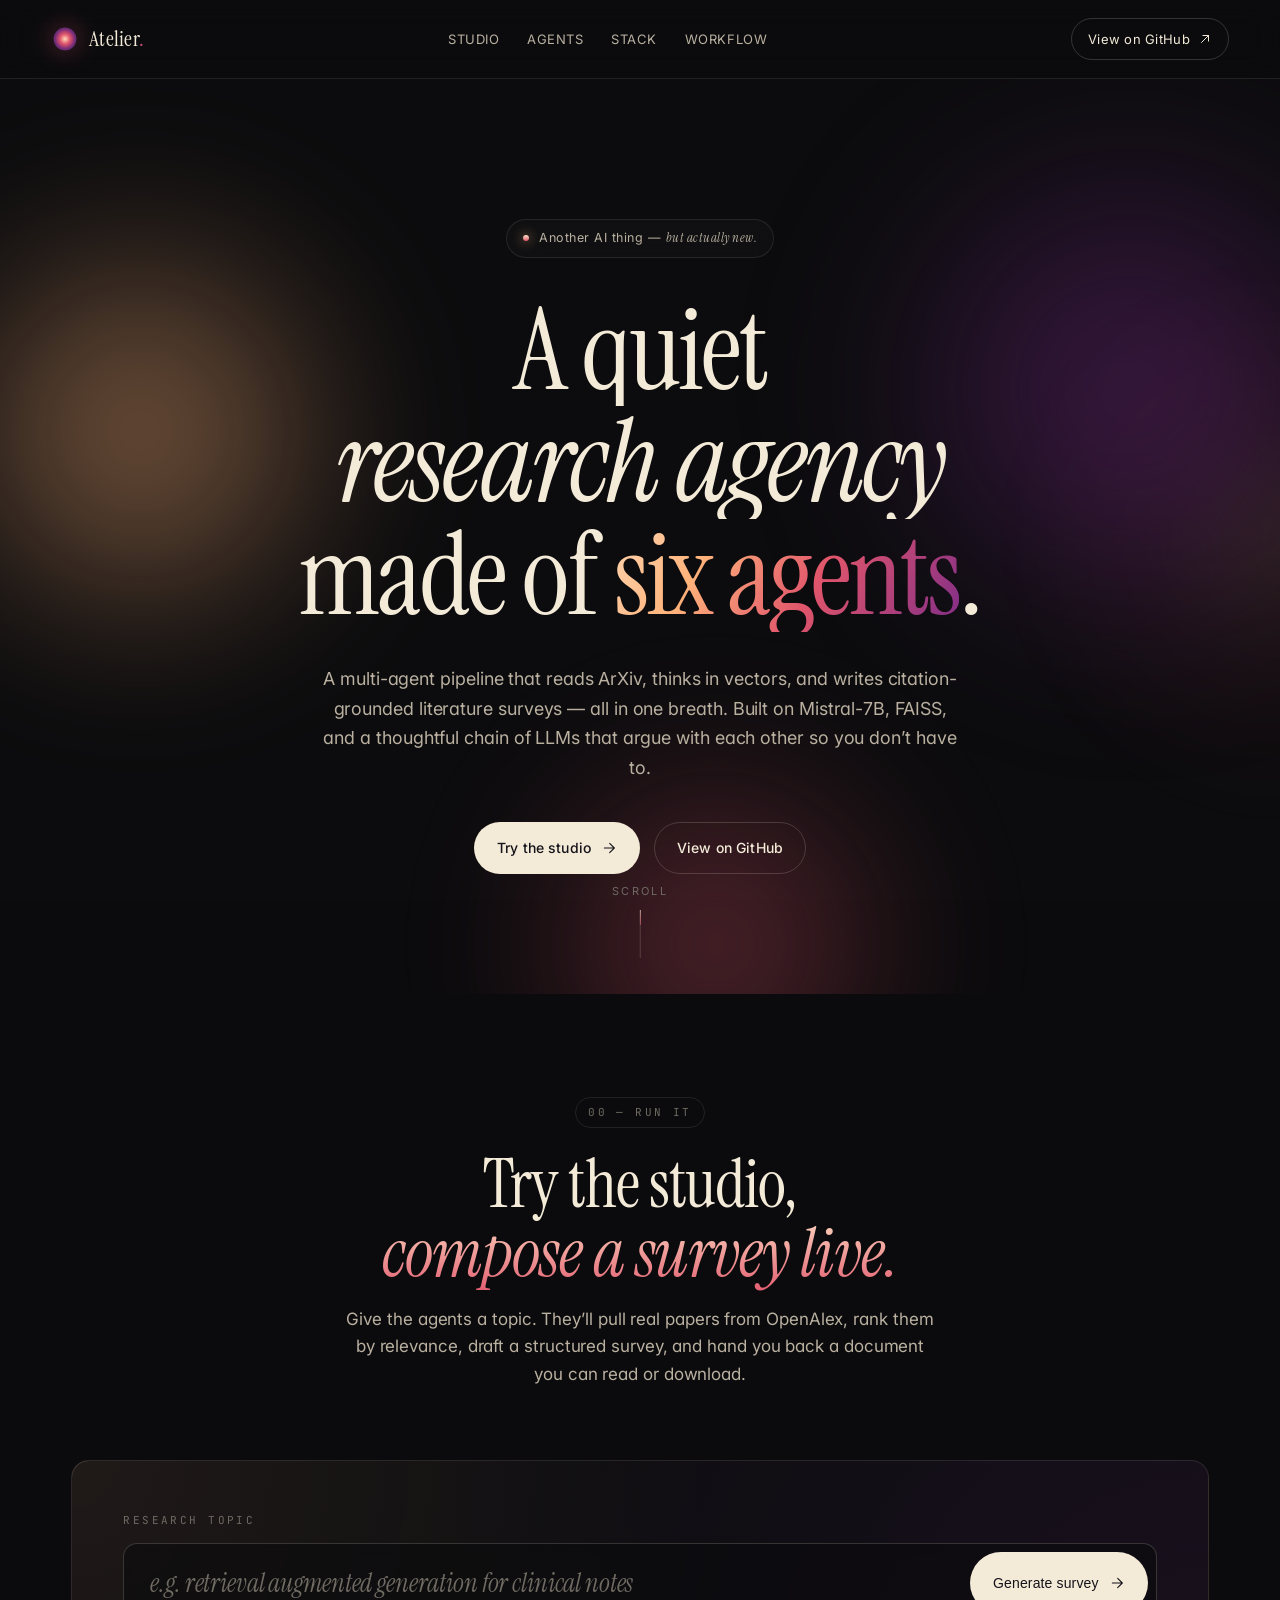
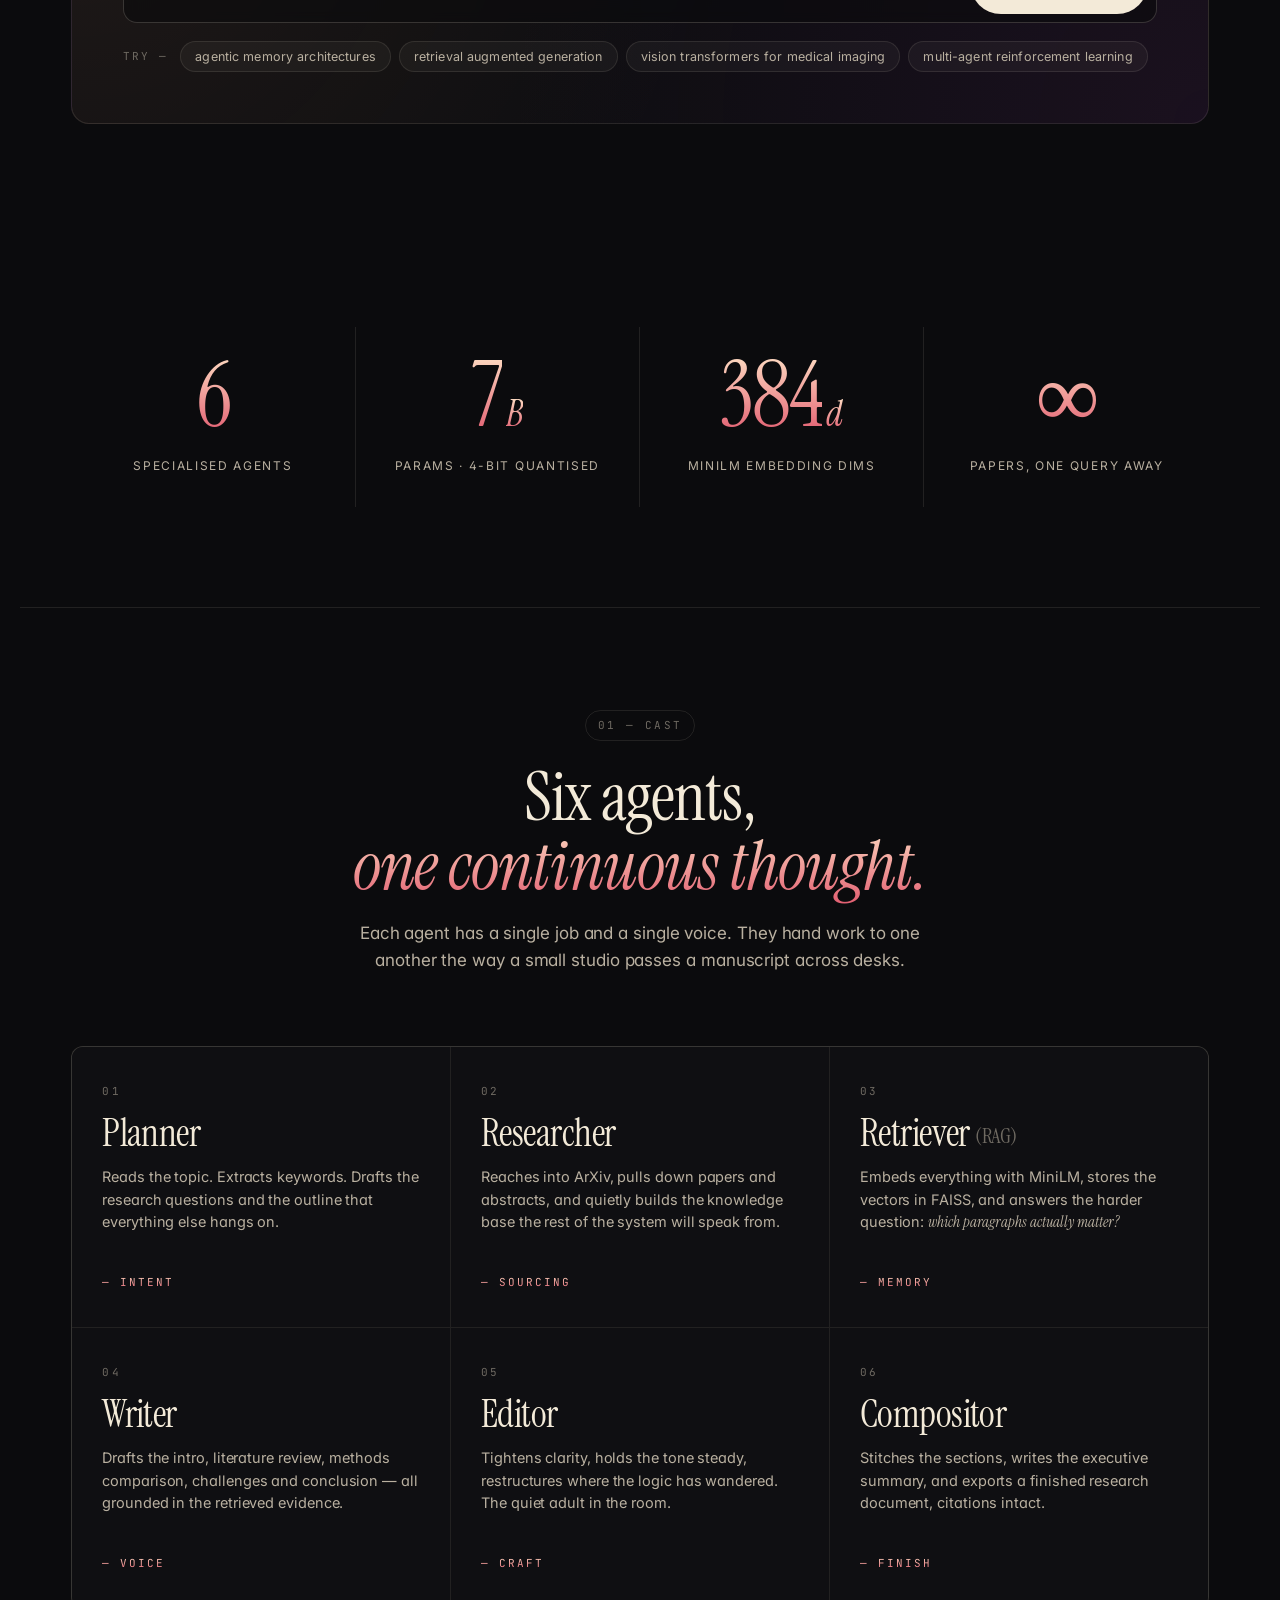
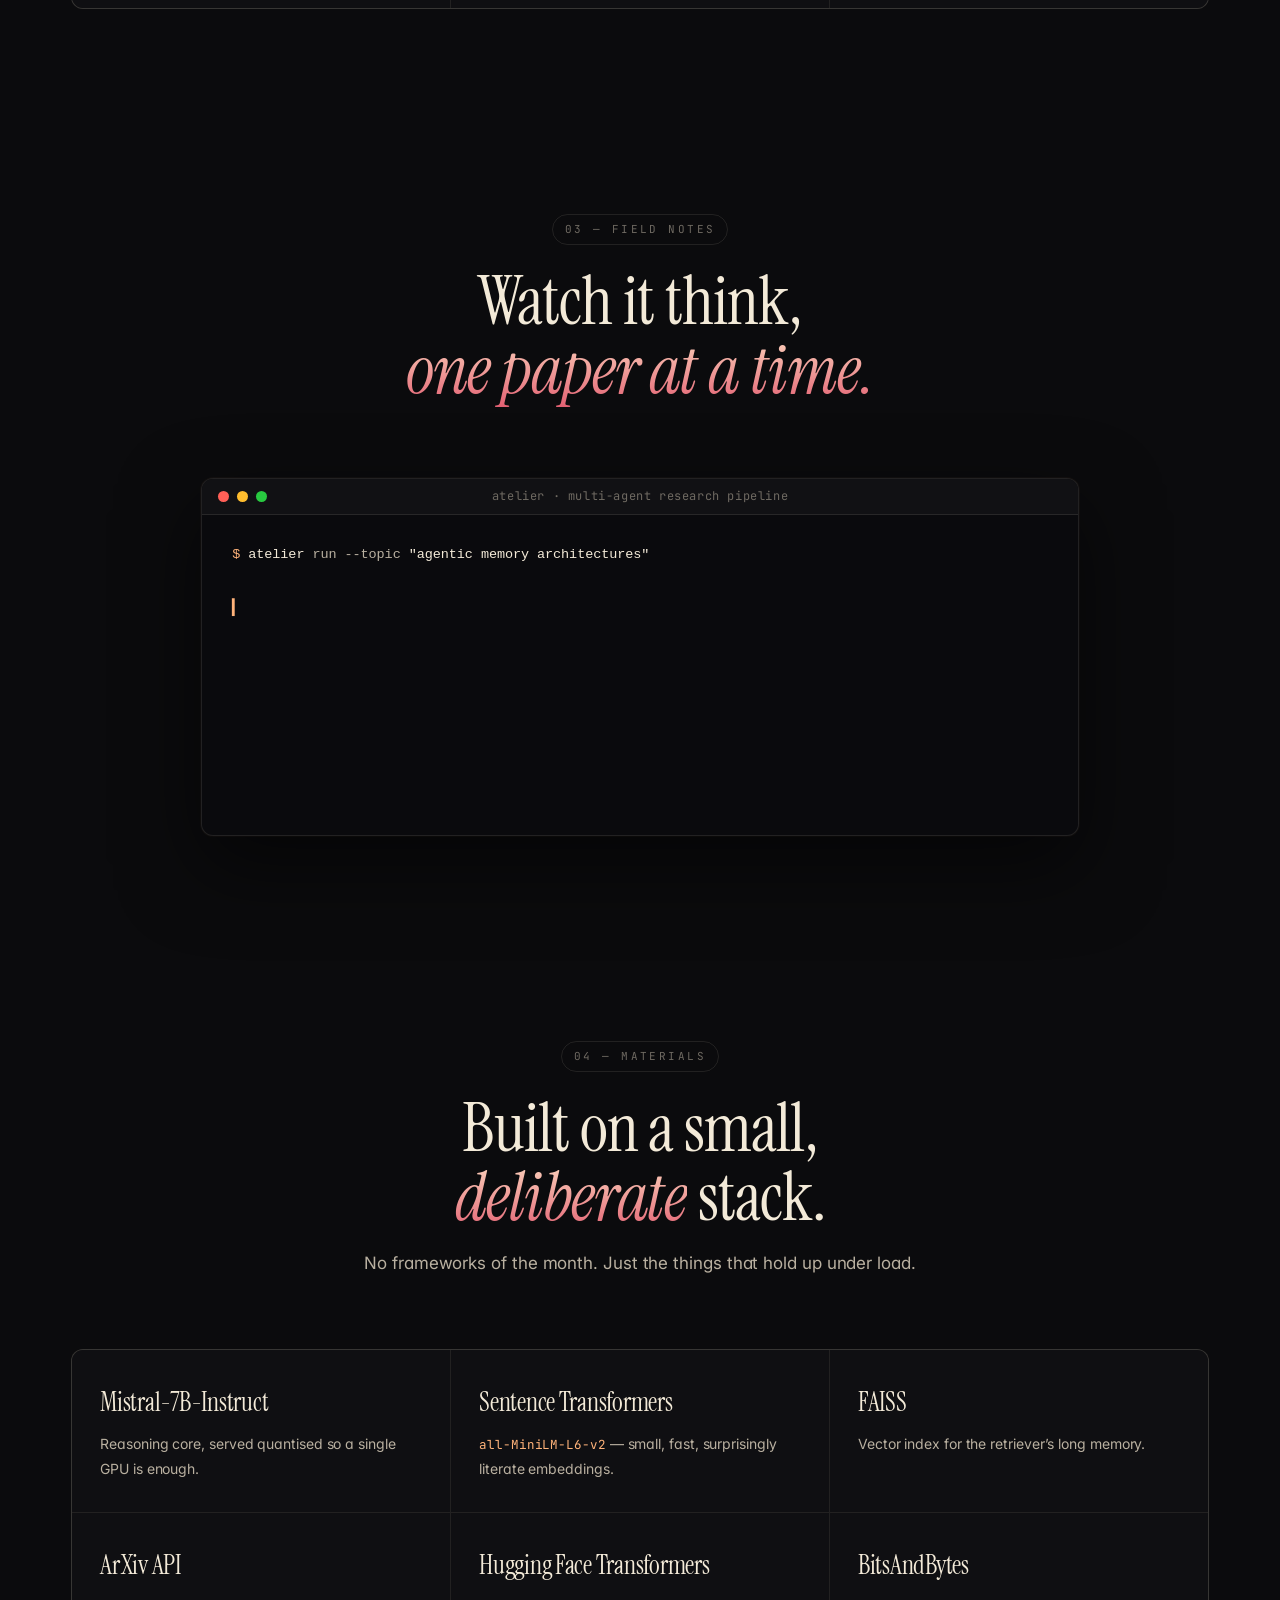
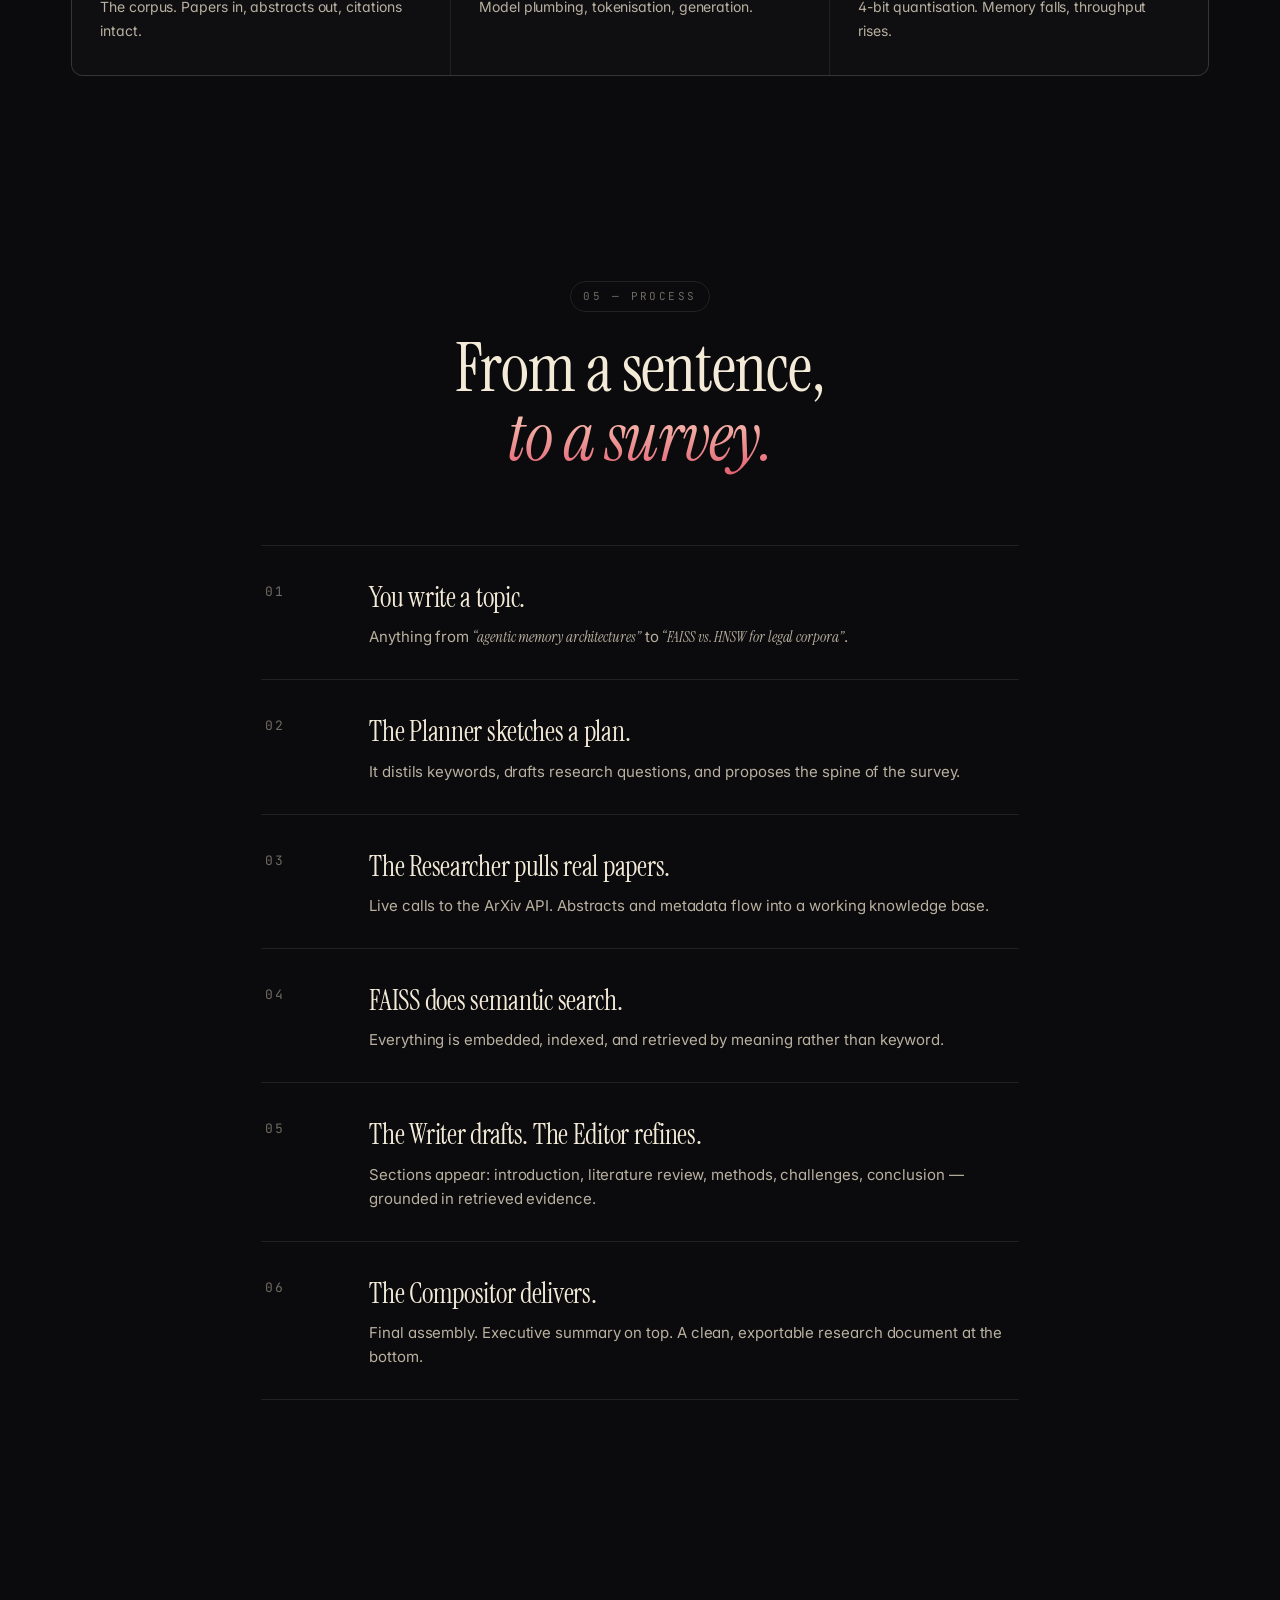
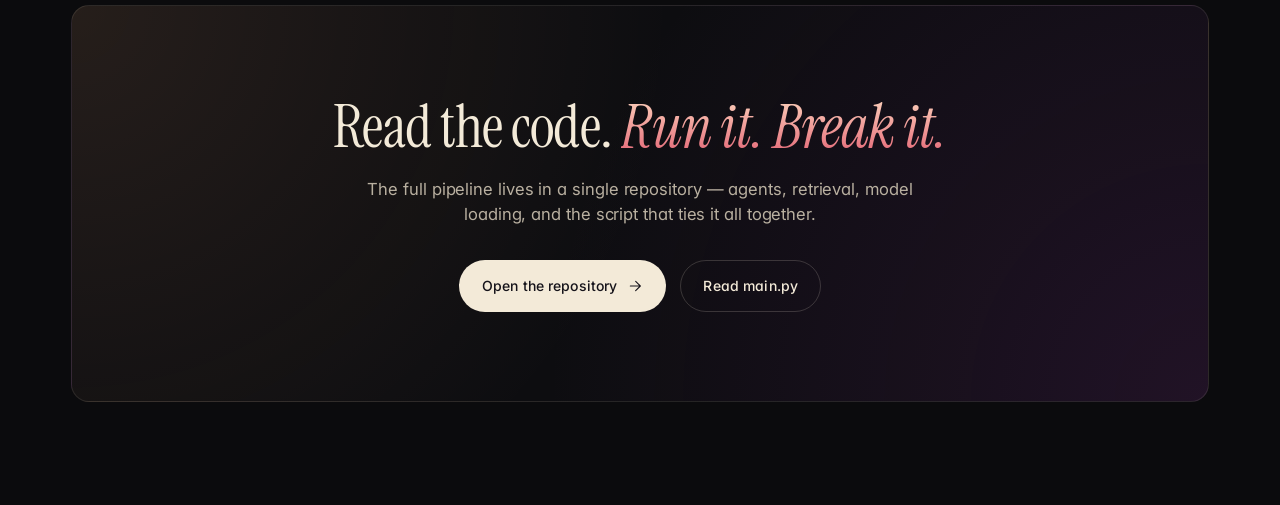
==== docs/index.html @ 6dca4dc4 "Tidy stats row alignment, clarify 384d label - Wrap each number+suffix in a single .stat-figure so t" ====
<!doctype html>
<html lang="en">
<head>
<meta charset="utf-8" />
<meta name="viewport" content="width=device-width, initial-scale=1, viewport-fit=cover" />
<meta name="theme-color" content="#0b0b0d" />
<title>Atelier — A Multi-Agent Research Pipeline</title>
<meta name="description" content="An autonomous research agency. Six agents. Real ArXiv papers. Citation-grounded literature surveys, written end-to-end by LLMs over a RAG pipeline." />
<meta property="og:title" content="Atelier — Multi-Agent Research Pipeline" />
<meta property="og:description" content="Six agents. Real ArXiv papers. Citation-grounded literature surveys, written end-to-end." />
<meta property="og:type" content="website" />

<link rel="preconnect" href="https://fonts.googleapis.com" />
<link rel="preconnect" href="https://fonts.gstatic.com" crossorigin />
<link href="https://fonts.googleapis.com/css2?family=Instrument+Serif:ital@0;1&family=Inter:wght@300;400;500;600&family=JetBrains+Mono:wght@400;500&display=swap" rel="stylesheet" />

<link rel="stylesheet" href="./style.css" />
<link rel="icon" href="data:image/svg+xml,%3Csvg xmlns='http://www.w3.org/2000/svg' viewBox='0 0 32 32'%3E%3Cdefs%3E%3CradialGradient id='g' cx='0.5' cy='0.5' r='0.5'%3E%3Cstop offset='0%25' stop-color='%23ffb37a'/%3E%3Cstop offset='55%25' stop-color='%23e0556b'/%3E%3Cstop offset='100%25' stop-color='%237a2a8a'/%3E%3C/radialGradient%3E%3C/defs%3E%3Ccircle cx='16' cy='16' r='13' fill='url(%23g)'/%3E%3C/svg%3E" />
</head>
<body>

<!-- shared SVG defs (so markGrad is reachable from any inline SVG) -->
<svg width="0" height="0" style="position:absolute" aria-hidden="true" focusable="false">
  <defs>
    <radialGradient id="markGrad" cx="50%" cy="50%" r="50%">
      <stop offset="0%" stop-color="#ffd9b8"/>
      <stop offset="45%" stop-color="#e0556b"/>
      <stop offset="100%" stop-color="#5a1f7a"/>
    </radialGradient>
  </defs>
</svg>

<!-- grain + cursor light -->
<div class="grain" aria-hidden="true"></div>
<div class="spotlight" id="spotlight" aria-hidden="true"></div>

<!-- top nav -->
<header class="nav">
  <a class="brand" href="#top" aria-label="Atelier home">
    <span class="brand-mark" aria-hidden="true">
      <svg viewBox="0 0 40 40" width="28" height="28">
        <defs>
          <radialGradient id="markGrad" cx="50%" cy="50%" r="50%">
            <stop offset="0%" stop-color="#ffd9b8"/>
            <stop offset="45%" stop-color="#e0556b"/>
            <stop offset="100%" stop-color="#5a1f7a"/>
          </radialGradient>
        </defs>
        <circle cx="20" cy="20" r="16" fill="url(#markGrad)"/>
        <circle cx="20" cy="20" r="16" fill="none" stroke="rgba(255,255,255,0.12)"/>
      </svg>
    </span>
    <span class="brand-name">Atelier<span class="brand-dot">.</span></span>
  </a>
  <nav class="nav-links" aria-label="Primary">
    <a href="#studio">Studio</a>
    <a href="#agents">Agents</a>
    <a href="#stack">Stack</a>
    <a href="#workflow">Workflow</a>
  </nav>
  <a class="cta-mini" href="https://github.com/hrishitapanjetha/Multi-Agent-Research-Pipeline-using-LLM-and-RAG" target="_blank" rel="noopener">
    <span>View on GitHub</span>
    <svg viewBox="0 0 20 20" width="14" height="14" aria-hidden="true"><path d="M5 15 15 5M7 5h8v8" fill="none" stroke="currentColor" stroke-width="1.4" stroke-linecap="round" stroke-linejoin="round"/></svg>
  </a>
</header>

<main id="top">

  <!-- ───────────────────  HERO  ─────────────────── -->
  <section class="hero">
    <div class="orb orb-a" aria-hidden="true"></div>
    <div class="orb orb-b" aria-hidden="true"></div>
    <div class="orb orb-c" aria-hidden="true"></div>

    <div class="hero-eyebrow">
      <span class="dot"></span>
      <span>Another AI thing — <em>but actually new.</em></span>
    </div>

    <h1 class="hero-title">
      <span class="line"><span>A&nbsp;quiet</span></span>
      <span class="line"><span><em>research&nbsp;agency</em></span></span>
      <span class="line"><span>made&nbsp;of&nbsp;<span class="grad">six&nbsp;agents</span>.</span></span>
    </h1>

    <p class="hero-lede">
      A multi-agent pipeline that reads ArXiv, thinks in vectors, and writes
      citation-grounded literature surveys — all in one breath. Built on
      Mistral-7B, FAISS, and a thoughtful chain of LLMs that argue with each other
      so you don&rsquo;t have to.
    </p>

    <div class="hero-cta">
      <a class="btn-primary" href="#studio">
        <span class="btn-label">Try the studio</span>
        <span class="btn-icon" aria-hidden="true">
          <svg viewBox="0 0 24 24" width="16" height="16"><path d="M5 12h14M13 5l7 7-7 7" fill="none" stroke="currentColor" stroke-width="1.6" stroke-linecap="round" stroke-linejoin="round"/></svg>
        </span>
      </a>
      <a class="btn-ghost" href="https://github.com/hrishitapanjetha/Multi-Agent-Research-Pipeline-using-LLM-and-RAG" target="_blank" rel="noopener">
        <span>View on GitHub</span>
      </a>
    </div>

    <!-- scroll hint -->
    <div class="scroll-hint" aria-hidden="true">
      <span>Scroll</span>
      <span class="scroll-bar"><span class="scroll-bar-inner"></span></span>
    </div>
  </section>

  <!-- ───────────────────  STUDIO  ─────────────────── -->
  <section id="studio" class="studio reveal">
    <header class="section-head">
      <div class="kicker"><span>00 — Run it</span></div>
      <h2 class="section-title">Try the studio,<br/><em>compose a survey live.</em></h2>
      <p class="section-lede">
        Give the agents a topic. They&rsquo;ll pull real papers from OpenAlex, rank
        them by relevance, draft a structured survey, and hand you back a
        document you can read or download.
      </p>
    </header>

    <div class="studio-card">
      <form id="studio-form" class="studio-form" autocomplete="off">
        <label class="studio-label" for="studio-topic">Research topic</label>
        <div class="studio-input-row">
          <input
            id="studio-topic"
            class="studio-input"
            type="text"
            name="topic"
            placeholder="e.g. retrieval augmented generation for clinical notes"
            spellcheck="false"
            required
          />
          <button id="studio-run" class="btn-primary studio-run" type="submit">
            <span class="btn-label">Generate survey</span>
            <span class="btn-icon" aria-hidden="true">
              <svg viewBox="0 0 24 24" width="16" height="16"><path d="M5 12h14M13 5l7 7-7 7" fill="none" stroke="currentColor" stroke-width="1.6" stroke-linecap="round" stroke-linejoin="round"/></svg>
            </span>
          </button>
        </div>
        <div class="studio-examples" aria-label="Example topics">
          <span class="studio-examples-lead">Try —</span>
          <button type="button" class="chip" data-example="agentic memory architectures">agentic memory architectures</button>
          <button type="button" class="chip" data-example="retrieval augmented generation">retrieval augmented generation</button>
          <button type="button" class="chip" data-example="vision transformers for medical imaging">vision transformers for medical imaging</button>
          <button type="button" class="chip" data-example="multi-agent reinforcement learning">multi-agent reinforcement learning</button>
        </div>
      </form>

      <!-- Live progress timeline -->
      <ol id="studio-progress" class="studio-progress" aria-live="polite" hidden>
        <li class="step" data-step="planner">
          <span class="step-no">01</span>
          <div class="step-body">
            <h4>Planner</h4>
            <p class="step-msg">Waiting…</p>
          </div>
          <span class="step-status" aria-hidden="true"></span>
        </li>
        <li class="step" data-step="researcher">
          <span class="step-no">02</span>
          <div class="step-body">
            <h4>Researcher</h4>
            <p class="step-msg">Waiting…</p>
          </div>
          <span class="step-status" aria-hidden="true"></span>
        </li>
        <li class="step" data-step="retriever">
          <span class="step-no">03</span>
          <div class="step-body">
            <h4>Retriever <span class="step-sub">(RAG)</span></h4>
            <p class="step-msg">Waiting…</p>
          </div>
          <span class="step-status" aria-hidden="true"></span>
        </li>
        <li class="step" data-step="writer">
          <span class="step-no">04</span>
          <div class="step-body">
            <h4>Writer</h4>
            <p class="step-msg">Waiting…</p>
          </div>
          <span class="step-status" aria-hidden="true"></span>
        </li>
        <li class="step" data-step="editor">
          <span class="step-no">05</span>
          <div class="step-body">
            <h4>Editor</h4>
            <p class="step-msg">Waiting…</p>
          </div>
          <span class="step-status" aria-hidden="true"></span>
        </li>
        <li class="step" data-step="compositor">
          <span class="step-no">06</span>
          <div class="step-body">
            <h4>Compositor</h4>
            <p class="step-msg">Waiting…</p>
          </div>
          <span class="step-status" aria-hidden="true"></span>
        </li>
      </ol>
    </div>

    <!-- Report viewer -->
    <div id="studio-report" class="studio-report" hidden>
      <div class="report-toolbar">
        <div class="report-meta">
          <span class="report-meta-label">Survey</span>
          <span class="report-meta-topic" id="report-topic"></span>
        </div>
        <div class="report-actions">
          <button type="button" class="btn-ghost btn-sm" data-download="md">
            <svg viewBox="0 0 24 24" width="14" height="14" aria-hidden="true"><path d="M12 4v12m-5-5 5 5 5-5M5 20h14" fill="none" stroke="currentColor" stroke-width="1.6" stroke-linecap="round" stroke-linejoin="round"/></svg>
            <span>Markdown</span>
          </button>
          <button type="button" class="btn-ghost btn-sm" data-download="html">
            <svg viewBox="0 0 24 24" width="14" height="14" aria-hidden="true"><path d="M12 4v12m-5-5 5 5 5-5M5 20h14" fill="none" stroke="currentColor" stroke-width="1.6" stroke-linecap="round" stroke-linejoin="round"/></svg>
            <span>HTML</span>
          </button>
          <button type="button" class="btn-primary btn-sm" data-download="pdf">
            <svg viewBox="0 0 24 24" width="14" height="14" aria-hidden="true"><path d="M12 4v12m-5-5 5 5 5-5M5 20h14" fill="none" stroke="currentColor" stroke-width="1.6" stroke-linecap="round" stroke-linejoin="round"/></svg>
            <span>PDF</span>
          </button>
        </div>
      </div>
      <article id="report-doc" class="report-doc"></article>
    </div>
  </section>

  <!-- ───────────────────  STATS  ─────────────────── -->
  <section class="stats reveal">
    <div class="stat">
      <span class="stat-figure">
        <span class="stat-num" data-target="6">0</span>
      </span>
      <span class="stat-label">specialised agents</span>
    </div>
    <div class="stat">
      <span class="stat-figure">
        <span class="stat-num" data-target="7">0</span><span class="stat-suffix">B</span>
      </span>
      <span class="stat-label">params &middot; 4-bit quantised</span>
    </div>
    <div class="stat">
      <span class="stat-figure">
        <span class="stat-num" data-target="384">0</span><span class="stat-suffix">d</span>
      </span>
      <span class="stat-label">MiniLM embedding dims</span>
    </div>
    <div class="stat">
      <span class="stat-figure">
        <span class="stat-num">∞</span>
      </span>
      <span class="stat-label">papers, one query away</span>
    </div>
  </section>

  <!-- ───────────────────  SIX AGENTS  ─────────────────── -->
  <section id="agents" class="agents reveal">
    <header class="section-head">
      <div class="kicker"><span>01 — Cast</span></div>
      <h2 class="section-title">Six agents,<br/><em>one continuous thought.</em></h2>
      <p class="section-lede">
        Each agent has a single job and a single voice. They hand work to one
        another the way a small studio passes a manuscript across desks.
      </p>
    </header>

    <ol class="agent-grid">
      <li class="agent-card" data-agent="1">
        <span class="agent-index">01</span>
        <h3 class="agent-name">Planner</h3>
        <p class="agent-role">Reads the topic. Extracts keywords. Drafts the research questions and the outline that everything else hangs on.</p>
        <span class="agent-tag">— intent</span>
      </li>
      <li class="agent-card" data-agent="2">
        <span class="agent-index">02</span>
        <h3 class="agent-name">Researcher</h3>
        <p class="agent-role">Reaches into ArXiv, pulls down papers and abstracts, and quietly builds the knowledge base the rest of the system will speak from.</p>
        <span class="agent-tag">— sourcing</span>
      </li>
      <li class="agent-card" data-agent="3">
        <span class="agent-index">03</span>
        <h3 class="agent-name">Retriever <span class="agent-sub">(RAG)</span></h3>
        <p class="agent-role">Embeds everything with MiniLM, stores the vectors in FAISS, and answers the harder question: <em>which paragraphs actually matter?</em></p>
        <span class="agent-tag">— memory</span>
      </li>
      <li class="agent-card" data-agent="4">
        <span class="agent-index">04</span>
        <h3 class="agent-name">Writer</h3>
        <p class="agent-role">Drafts the intro, literature review, methods comparison, challenges and conclusion — all grounded in the retrieved evidence.</p>
        <span class="agent-tag">— voice</span>
      </li>
      <li class="agent-card" data-agent="5">
        <span class="agent-index">05</span>
        <h3 class="agent-name">Editor</h3>
        <p class="agent-role">Tightens clarity, holds the tone steady, restructures where the logic has wandered. The quiet adult in the room.</p>
        <span class="agent-tag">— craft</span>
      </li>
      <li class="agent-card" data-agent="6">
        <span class="agent-index">06</span>
        <h3 class="agent-name">Compositor</h3>
        <p class="agent-role">Stitches the sections, writes the executive summary, and exports a finished research document, citations intact.</p>
        <span class="agent-tag">— finish</span>
      </li>
    </ol>
  </section>

  <!-- ───────────────────  TERMINAL  ─────────────────── -->
  <section class="terminal reveal">
    <header class="section-head">
      <div class="kicker"><span>03 — Field notes</span></div>
      <h2 class="section-title">Watch it think,<br/><em>one paper at a time.</em></h2>
    </header>

    <div class="terminal-window" aria-hidden="true">
      <div class="terminal-bar">
        <span class="t-dot t-dot--r"></span>
        <span class="t-dot t-dot--y"></span>
        <span class="t-dot t-dot--g"></span>
        <span class="terminal-title">atelier · multi-agent research pipeline</span>
      </div>
      <pre class="terminal-body"><code id="typer"></code><span class="caret">▍</span></pre>
    </div>
  </section>

  <!-- ───────────────────  STACK  ─────────────────── -->
  <section id="stack" class="stack reveal">
    <header class="section-head">
      <div class="kicker"><span>04 — Materials</span></div>
      <h2 class="section-title">Built on a small,<br/><em>deliberate</em> stack.</h2>
      <p class="section-lede">No frameworks of the month. Just the things that hold up under load.</p>
    </header>

    <ul class="stack-grid">
      <li><strong>Mistral-7B-Instruct</strong><span>Reasoning core, served quantised so a single GPU is enough.</span></li>
      <li><strong>Sentence Transformers</strong><span><code>all-MiniLM-L6-v2</code> — small, fast, surprisingly literate embeddings.</span></li>
      <li><strong>FAISS</strong><span>Vector index for the retriever&rsquo;s long memory.</span></li>
      <li><strong>ArXiv API</strong><span>The corpus. Papers in, abstracts out, citations intact.</span></li>
      <li><strong>Hugging Face Transformers</strong><span>Model plumbing, tokenisation, generation.</span></li>
      <li><strong>BitsAndBytes</strong><span>4-bit quantisation. Memory falls, throughput rises.</span></li>
    </ul>
  </section>

  <!-- ───────────────────  WORKFLOW  ─────────────────── -->
  <section id="workflow" class="workflow reveal">
    <header class="section-head">
      <div class="kicker"><span>05 — Process</span></div>
      <h2 class="section-title">From a sentence,<br/><em>to a survey.</em></h2>
    </header>

    <ol class="workflow-list">
      <li><span class="wf-no">01</span><div><h4>You write a topic.</h4><p>Anything from <em>&ldquo;agentic memory architectures&rdquo;</em> to <em>&ldquo;FAISS vs. HNSW for legal corpora&rdquo;</em>.</p></div></li>
      <li><span class="wf-no">02</span><div><h4>The Planner sketches a plan.</h4><p>It distils keywords, drafts research questions, and proposes the spine of the survey.</p></div></li>
      <li><span class="wf-no">03</span><div><h4>The Researcher pulls real papers.</h4><p>Live calls to the ArXiv API. Abstracts and metadata flow into a working knowledge base.</p></div></li>
      <li><span class="wf-no">04</span><div><h4>FAISS does semantic search.</h4><p>Everything is embedded, indexed, and retrieved by meaning rather than keyword.</p></div></li>
      <li><span class="wf-no">05</span><div><h4>The Writer drafts. The Editor refines.</h4><p>Sections appear: introduction, literature review, methods, challenges, conclusion — grounded in retrieved evidence.</p></div></li>
      <li><span class="wf-no">06</span><div><h4>The Compositor delivers.</h4><p>Final assembly. Executive summary on top. A clean, exportable research document at the bottom.</p></div></li>
    </ol>
  </section>

  <!-- ───────────────────  CTA  ─────────────────── -->
  <section class="cta reveal">
    <div class="cta-inner">
      <h2 class="cta-title">
        Read the code. <em>Run it. Break it.</em>
      </h2>
      <p class="cta-sub">
        The full pipeline lives in a single repository — agents, retrieval,
        model loading, and the script that ties it all together.
      </p>
      <div class="cta-row">
        <a class="btn-primary" href="https://github.com/hrishitapanjetha/Multi-Agent-Research-Pipeline-using-LLM-and-RAG" target="_blank" rel="noopener">
          <span class="btn-label">Open the repository</span>
          <span class="btn-icon" aria-hidden="true">
            <svg viewBox="0 0 24 24" width="16" height="16"><path d="M5 12h14M13 5l7 7-7 7" fill="none" stroke="currentColor" stroke-width="1.6" stroke-linecap="round" stroke-linejoin="round"/></svg>
          </span>
        </a>
        <a class="btn-ghost" href="https://github.com/hrishitapanjetha/Multi-Agent-Research-Pipeline-using-LLM-and-RAG/blob/main/main.py" target="_blank" rel="noopener">
          <span>Read main.py</span>
        </a>
      </div>
    </div>
  </section>

</main>

<script src="./script.js" defer></script>
</body>
</html>
---- docs/style.css ----
/* =========================================================
   Atelier · Multi-Agent Research Pipeline — UI
   Editorial-dark, warm cream type, gradient accent.
   ========================================================= */

:root {
  --bg: #0b0b0d;
  --bg-2: #0f0f12;
  --ink: #f3ead8;        /* warm cream */
  --ink-dim: #b9b0a0;
  --ink-mute: #6f6a62;
  --line: rgba(243, 234, 216, 0.10);
  --line-strong: rgba(243, 234, 216, 0.18);

  /* signature gradient */
  --g1: #ffd9b8;
  --g2: #ffb37a;
  --g3: #e0556b;
  --g4: #7a2a8a;

  --grad: linear-gradient(120deg, var(--g1), var(--g2) 28%, var(--g3) 58%, var(--g4) 100%);
  --grad-warm: linear-gradient(180deg, #ffe2c6, #e0556b);
  --grad-deep: linear-gradient(180deg, #e0556b, #5a1f7a);

  --serif: "Instrument Serif", "Times New Roman", serif;
  --sans: "Inter", ui-sans-serif, system-ui, -apple-system, "Segoe UI", Roboto, sans-serif;
  --mono: "JetBrains Mono", ui-monospace, SFMono-Regular, Menlo, monospace;

  --maxw: 1240px;
  --pad: clamp(20px, 4vw, 56px);

  --ease: cubic-bezier(.2, .7, .2, 1);
}

* { box-sizing: border-box; }
html, body { margin: 0; padding: 0; }
html { scroll-behavior: smooth; -webkit-text-size-adjust: 100%; }
body {
  background: var(--bg);
  color: var(--ink);
  font-family: var(--sans);
  font-weight: 400;
  line-height: 1.55;
  letter-spacing: -0.005em;
  font-feature-settings: "ss01", "cv11";
  overflow-x: hidden;
  min-height: 100vh;
  -webkit-font-smoothing: antialiased;
  text-rendering: optimizeLegibility;
}

a { color: inherit; text-decoration: none; }
em { font-style: italic; font-family: var(--serif); font-weight: 400; }

::selection { background: rgba(224, 85, 107, 0.45); color: #fff; }

/* ---------- background atmospherics ---------- */
.grain {
  position: fixed; inset: 0;
  pointer-events: none;
  z-index: 1;
  opacity: 0.07;
  mix-blend-mode: overlay;
  background-image: url("data:image/svg+xml,%3Csvg xmlns='http://www.w3.org/2000/svg' width='200' height='200'%3E%3Cfilter id='n'%3E%3CfeTurbulence type='fractalNoise' baseFrequency='0.9' numOctaves='2' stitchTiles='stitch'/%3E%3CfeColorMatrix values='0 0 0 0 1  0 0 0 0 1  0 0 0 0 1  0 0 0 0.5 0'/%3E%3C/filter%3E%3Crect width='100%25' height='100%25' filter='url(%23n)'/%3E%3C/svg%3E");
}
.spotlight {
  position: fixed;
  width: 600px; height: 600px;
  left: 50%; top: 30%;
  transform: translate(-50%, -50%);
  background: radial-gradient(circle, rgba(255, 179, 122, 0.10) 0%, rgba(224, 85, 107, 0.05) 30%, transparent 65%);
  pointer-events: none;
  z-index: 0;
  transition: transform 0.45s var(--ease), opacity 0.45s var(--ease);
  filter: blur(20px);
  will-change: transform;
}

/* ---------- nav ---------- */
.nav {
  position: sticky; top: 0;
  z-index: 50;
  display: flex; align-items: center; justify-content: space-between;
  gap: 24px;
  padding: 18px var(--pad);
  backdrop-filter: blur(14px) saturate(140%);
  -webkit-backdrop-filter: blur(14px) saturate(140%);
  background: rgba(11, 11, 13, 0.55);
  border-bottom: 1px solid var(--line);
}

.brand {
  display: inline-flex; align-items: center; gap: 10px;
  font-family: var(--serif);
  font-size: 22px;
  letter-spacing: 0.01em;
}
.brand-mark { display: inline-flex; }
.brand-mark svg { display: block; filter: drop-shadow(0 0 12px rgba(224, 85, 107, 0.45)); }
.brand-name { color: var(--ink); }
.brand-dot { background: var(--grad); -webkit-background-clip: text; background-clip: text; color: transparent; }

.nav-links {
  display: flex; gap: 28px;
  font-size: 13px; color: var(--ink-dim);
  letter-spacing: 0.04em;
  text-transform: uppercase;
}
.nav-links a { position: relative; padding: 4px 0; transition: color .25s var(--ease); }
.nav-links a::after {
  content: ""; position: absolute; left: 0; right: 0; bottom: -3px;
  height: 1px; background: var(--grad-warm);
  transform: scaleX(0); transform-origin: left;
  transition: transform .35s var(--ease);
}
.nav-links a:hover { color: var(--ink); }
.nav-links a:hover::after { transform: scaleX(1); }

.cta-mini {
  display: inline-flex; align-items: center; gap: 8px;
  padding: 10px 16px;
  border: 1px solid var(--line-strong);
  border-radius: 999px;
  font-size: 13px; letter-spacing: 0.02em;
  color: var(--ink);
  transition: background .35s var(--ease), border-color .35s var(--ease), transform .25s var(--ease);
}
.cta-mini:hover { background: rgba(243, 234, 216, 0.06); border-color: rgba(243, 234, 216, 0.32); transform: translateY(-1px); }
.cta-mini svg { transition: transform .3s var(--ease); }
.cta-mini:hover svg { transform: translate(2px, -2px); }

/* ---------- layout sections ---------- */
main { position: relative; z-index: 2; }
section { padding: clamp(64px, 8vw, 140px) var(--pad); position: relative; }
.section-head { max-width: 820px; margin: 0 auto clamp(40px, 6vw, 72px); text-align: center; }
.kicker {
  display: inline-flex; align-items: center; gap: 8px;
  font-family: var(--mono);
  font-size: 11px; letter-spacing: 0.22em;
  text-transform: uppercase;
  color: var(--ink-mute);
  padding: 6px 12px;
  border: 1px solid var(--line);
  border-radius: 999px;
  margin-bottom: 22px;
}
.section-title {
  font-family: var(--serif);
  font-weight: 400;
  font-size: clamp(38px, 5.4vw, 68px);
  line-height: 1.02;
  letter-spacing: -0.015em;
  margin: 0 0 18px;
}
.section-title em { background: var(--grad-warm); -webkit-background-clip: text; background-clip: text; color: transparent; }
.section-lede {
  color: var(--ink-dim);
  font-size: clamp(15px, 1.4vw, 17px);
  line-height: 1.6;
  margin: 0;
  max-width: 600px; margin-inline: auto;
}

/* ============================================================
   HERO
   ============================================================ */
.hero {
  min-height: calc(100svh - 0px);
  display: flex; flex-direction: column; align-items: center; justify-content: center;
  text-align: center;
  padding-top: clamp(80px, 12vw, 140px);
  padding-bottom: clamp(80px, 12vw, 120px);
  position: relative;
  overflow: hidden;
}

.orb {
  position: absolute; border-radius: 50%;
  filter: blur(80px);
  pointer-events: none;
  opacity: 0.55;
  z-index: -1;
}
.orb-a { width: 520px; height: 520px; left: -120px; top: 10%;
  background: radial-gradient(circle, #ffb37a 0%, transparent 65%);
  animation: float-a 18s ease-in-out infinite alternate;
}
.orb-b { width: 620px; height: 620px; right: -160px; top: 0;
  background: radial-gradient(circle, #7a2a8a 0%, transparent 65%);
  animation: float-b 22s ease-in-out infinite alternate;
  opacity: 0.5;
}
.orb-c { width: 460px; height: 460px; left: 38%; bottom: -180px;
  background: radial-gradient(circle, #e0556b 0%, transparent 65%);
  animation: float-c 26s ease-in-out infinite alternate;
  opacity: 0.45;
}
@keyframes float-a { from { transform: translate(0,0) scale(1); } to { transform: translate(40px, 30px) scale(1.05); } }
@keyframes float-b { from { transform: translate(0,0) scale(1); } to { transform: translate(-50px, 40px) scale(1.08); } }
@keyframes float-c { from { transform: translate(0,0) scale(1); } to { transform: translate(20px, -50px) scale(1.06); } }

.hero-eyebrow {
  display: inline-flex; align-items: center; gap: 10px;
  padding: 8px 16px;
  border: 1px solid var(--line);
  border-radius: 999px;
  background: rgba(243, 234, 216, 0.02);
  color: var(--ink-dim);
  font-size: 12.5px;
  letter-spacing: 0.04em;
  margin-bottom: 36px;
  backdrop-filter: blur(8px);
  -webkit-backdrop-filter: blur(8px);
}
.hero-eyebrow .dot {
  width: 6px; height: 6px; border-radius: 50%;
  background: var(--grad-warm);
  box-shadow: 0 0 12px rgba(255, 179, 122, 0.9);
  animation: pulse 2s ease-in-out infinite;
}
@keyframes pulse { 0%, 100% { opacity: 1; } 50% { opacity: 0.4; } }

.hero-title {
  font-family: var(--serif);
  font-weight: 400;
  font-size: clamp(46px, 9vw, 132px);
  line-height: 0.98;
  letter-spacing: -0.025em;
  margin: 0 0 32px;
  max-width: 1100px;
}
.hero-title .line { display: block; overflow: hidden; }
.hero-title .line > span {
  display: inline-block;
  transform: translateY(110%);
  opacity: 0;
  animation: rise 1.1s var(--ease) forwards;
}
.hero-title .line:nth-child(1) > span { animation-delay: .15s; }
.hero-title .line:nth-child(2) > span { animation-delay: .30s; }
.hero-title .line:nth-child(3) > span { animation-delay: .45s; }
@keyframes rise { to { transform: translateY(0); opacity: 1; } }

.hero-title .grad {
  background: var(--grad);
  -webkit-background-clip: text; background-clip: text;
  color: transparent;
  position: relative;
}

.hero-lede {
  color: var(--ink-dim);
  font-size: clamp(15px, 1.4vw, 18px);
  line-height: 1.65;
  max-width: 640px;
  margin: 0 auto 40px;
  opacity: 0;
  animation: fadein 1s var(--ease) .8s forwards;
}
@keyframes fadein { to { opacity: 1; } }

.hero-cta {
  display: flex; gap: 14px;
  align-items: center;
  flex-wrap: wrap;
  justify-content: center;
  opacity: 0;
  animation: fadein 1s var(--ease) 1s forwards;
}

/* buttons */
.btn-primary, .btn-ghost {
  display: inline-flex; align-items: center; gap: 10px;
  padding: 14px 22px;
  border-radius: 999px;
  font-size: 14px;
  letter-spacing: 0.01em;
  font-weight: 500;
  cursor: pointer;
  transition: transform .3s var(--ease), background .3s var(--ease), border-color .3s var(--ease), color .3s var(--ease);
  border: 1px solid transparent;
  position: relative;
  overflow: hidden;
}
.btn-primary {
  background: var(--ink);
  color: #15131a;
}
.btn-primary::before {
  content: ""; position: absolute; inset: 0;
  background: var(--grad);
  opacity: 0; transition: opacity .35s var(--ease);
  z-index: 0;
}
.btn-primary > * { position: relative; z-index: 1; }
.btn-primary:hover { transform: translateY(-2px); color: #1a1116; }
.btn-primary:hover::before { opacity: 1; }
.btn-icon { display: inline-flex; transition: transform .3s var(--ease); }
.btn-primary:hover .btn-icon { transform: translateX(3px); }

.btn-ghost {
  color: var(--ink);
  border-color: var(--line-strong);
  background: transparent;
}
.btn-ghost:hover { background: rgba(243, 234, 216, 0.05); border-color: rgba(243, 234, 216, 0.35); transform: translateY(-2px); }

.scroll-hint {
  position: absolute; bottom: 36px; left: 50%;
  transform: translateX(-50%);
  display: flex; flex-direction: column; align-items: center;
  gap: 10px;
  color: var(--ink-mute);
  font-size: 11px; letter-spacing: 0.22em; text-transform: uppercase;
  opacity: 0;
  animation: fadein 1s var(--ease) 1.4s forwards;
}
.scroll-bar { display: block; width: 1px; height: 48px; background: var(--line-strong); position: relative; overflow: hidden; }
.scroll-bar-inner { position: absolute; top: 0; left: 0; right: 0; height: 30%;
  background: var(--grad-warm);
  animation: scrollLine 2.2s var(--ease) infinite;
}
@keyframes scrollLine { 0% { transform: translateY(-100%); } 100% { transform: translateY(330%); } }

/* ============================================================
   STATS
   ============================================================ */
.stats {
  display: grid;
  grid-template-columns: repeat(4, 1fr);
  gap: 0;
  border-bottom: 1px solid var(--line);
  padding-top: clamp(60px, 8vw, 100px) !important;
  padding-bottom: clamp(60px, 8vw, 100px) !important;
  max-width: var(--maxw);
  margin: 0 auto;
}
.stat {
  text-align: center;
  padding: 24px;
  border-right: 1px solid var(--line);
  display: grid;
  grid-template-rows: auto auto;
  align-content: start;
  justify-items: center;
  gap: 18px;
  min-height: 180px;
}
.stat:last-child { border-right: 0; }
.stat-figure {
  display: inline-flex;
  align-items: baseline;
  justify-content: center;
  font-family: var(--serif);
  line-height: 1;
  height: clamp(56px, 7vw, 92px);
}
.stat-num {
  font-family: var(--serif);
  font-size: clamp(56px, 7vw, 92px);
  font-weight: 400;
  line-height: 1;
  background: var(--grad-warm);
  -webkit-background-clip: text; background-clip: text;
  color: transparent;
  letter-spacing: -0.02em;
}
.stat-suffix {
  font-family: var(--serif);
  font-style: italic;
  font-size: clamp(24px, 2.8vw, 38px);
  margin-left: 4px;
  background: var(--grad-warm);
  -webkit-background-clip: text; background-clip: text;
  color: transparent;
  line-height: 1;
}
.stat-label {
  font-size: 12px;
  color: var(--ink-dim);
  letter-spacing: 0.14em;
  text-transform: uppercase;
  max-width: 220px;
  line-height: 1.4;
}

/* ============================================================
   AGENT GRID
   ============================================================ */
.agents { max-width: var(--maxw); margin: 0 auto; }
.agent-grid {
  list-style: none; margin: 0; padding: 0;
  display: grid;
  grid-template-columns: repeat(3, 1fr);
  gap: 1px;
  background: var(--line);
  border: 1px solid var(--line);
  border-radius: 12px;
  overflow: hidden;
}
.agent-card {
  background: var(--bg-2);
  padding: 36px 30px;
  position: relative;
  min-height: 280px;
  display: flex; flex-direction: column;
  gap: 14px;
  transition: background .4s var(--ease);
  overflow: hidden;
}
.agent-card::before {
  content: ""; position: absolute; inset: 0;
  background: radial-gradient(circle at 50% 0%, rgba(224, 85, 107, 0.10), transparent 60%);
  opacity: 0; transition: opacity .4s var(--ease);
  pointer-events: none;
}
.agent-card:hover { background: #131318; }
.agent-card:hover::before { opacity: 1; }

.agent-index {
  font-family: var(--mono);
  font-size: 11px; letter-spacing: 0.22em;
  color: var(--ink-mute);
}
.agent-name {
  font-family: var(--serif);
  font-weight: 400;
  font-size: clamp(28px, 3.2vw, 38px);
  line-height: 1;
  margin: 0;
  letter-spacing: -0.015em;
}
.agent-name .agent-sub { color: var(--ink-mute); font-size: 0.55em; vertical-align: middle; }
.agent-role {
  color: var(--ink-dim);
  font-size: 14.5px;
  line-height: 1.55;
  margin: 0;
  flex: 1;
}
.agent-tag {
  font-family: var(--mono);
  font-size: 11px; letter-spacing: 0.18em;
  text-transform: uppercase;
  background: var(--grad-warm);
  -webkit-background-clip: text; background-clip: text;
  color: transparent;
  margin-top: auto;
}

/* ============================================================
   TERMINAL
   ============================================================ */
.terminal { max-width: 980px; margin: 0 auto; }
.terminal-window {
  border: 1px solid var(--line);
  border-radius: 12px;
  overflow: hidden;
  background: #0a0a0d;
  box-shadow: 0 30px 80px rgba(0,0,0,0.55), 0 0 0 1px rgba(255, 179, 122, 0.04);
}
.terminal-bar {
  display: flex; align-items: center; gap: 8px;
  padding: 12px 16px;
  background: #111114;
  border-bottom: 1px solid var(--line);
  position: relative;
}
.t-dot { width: 11px; height: 11px; border-radius: 50%; display: inline-block; }
.t-dot--r { background: #ff5f57; }
.t-dot--y { background: #ffbd2e; }
.t-dot--g { background: #28c940; }
.terminal-title {
  position: absolute; left: 50%; transform: translateX(-50%);
  font-family: var(--mono);
  font-size: 12px; color: var(--ink-mute);
  letter-spacing: 0.05em;
}
.terminal-body {
  margin: 0;
  padding: 26px 30px;
  font-family: var(--mono);
  font-size: 13.5px;
  line-height: 1.85;
  color: var(--ink-dim);
  white-space: pre-wrap;
  word-break: break-word;
  min-height: 320px;
  position: relative;
}
.terminal-body code .tok-prompt { color: var(--g2); }
.terminal-body code .tok-agent { color: var(--g3); font-weight: 500; }
.terminal-body code .tok-ok { color: #8fd3a0; }
.terminal-body code .tok-dim { color: var(--ink-mute); }
.terminal-body code .tok-acc { color: #f3ead8; }
.caret {
  display: inline-block;
  color: var(--g2);
  animation: blink 1s steps(2) infinite;
  font-family: var(--mono);
  vertical-align: baseline;
}
@keyframes blink { 50% { opacity: 0; } }

/* ============================================================
   STACK
   ============================================================ */
.stack { max-width: var(--maxw); margin: 0 auto; }
.stack-grid {
  list-style: none; margin: 0; padding: 0;
  display: grid;
  grid-template-columns: repeat(3, 1fr);
  gap: 1px;
  background: var(--line);
  border: 1px solid var(--line);
  border-radius: 12px;
  overflow: hidden;
}
.stack-grid li {
  background: var(--bg-2);
  padding: 32px 28px;
  transition: background .3s var(--ease);
  position: relative;
}
.stack-grid li:hover { background: #131318; }
.stack-grid li strong {
  font-family: var(--serif);
  font-weight: 400;
  font-size: clamp(22px, 2.2vw, 26px);
  display: block;
  margin-bottom: 8px;
  letter-spacing: -0.01em;
}
.stack-grid li span {
  color: var(--ink-dim);
  font-size: 14px;
  line-height: 1.5;
}
.stack-grid li code {
  font-family: var(--mono);
  font-size: 12.5px;
  color: var(--g2);
}

/* ============================================================
   WORKFLOW
   ============================================================ */
.workflow { max-width: 860px; margin: 0 auto; }
.workflow-list {
  list-style: none; margin: 0; padding: 0;
  border-top: 1px solid var(--line);
}
.workflow-list li {
  display: grid;
  grid-template-columns: 80px 1fr;
  gap: 24px;
  padding: 30px 4px;
  border-bottom: 1px solid var(--line);
  align-items: start;
  position: relative;
  transition: padding .3s var(--ease);
}
.workflow-list li:hover { padding-left: 18px; }
.workflow-list li::before {
  content: ""; position: absolute; left: 0; top: 50%;
  width: 0; height: 1px;
  background: var(--grad-warm);
  transition: width .4s var(--ease);
}
.workflow-list li:hover::before { width: 12px; }
.wf-no {
  font-family: var(--mono);
  font-size: 13px; letter-spacing: 0.16em;
  color: var(--ink-mute);
  padding-top: 6px;
}
.workflow-list h4 {
  font-family: var(--serif);
  font-weight: 400;
  font-size: clamp(22px, 2.3vw, 28px);
  margin: 0 0 6px;
  letter-spacing: -0.01em;
}
.workflow-list p {
  margin: 0;
  color: var(--ink-dim);
  font-size: 15px;
  line-height: 1.6;
}

/* ============================================================
   CTA
   ============================================================ */
.cta { max-width: var(--maxw); margin: 0 auto; text-align: center; }
.cta-inner {
  position: relative;
  border: 1px solid var(--line);
  border-radius: 18px;
  padding: clamp(50px, 7vw, 100px) clamp(28px, 5vw, 80px);
  background:
    radial-gradient(circle at 0% 0%, rgba(255, 179, 122, 0.10), transparent 50%),
    radial-gradient(circle at 100% 100%, rgba(122, 42, 138, 0.18), transparent 55%),
    #0d0d10;
  overflow: hidden;
}
.cta-inner::after {
  content: "";
  position: absolute; inset: -1px;
  border-radius: 18px;
  padding: 1px;
  background: linear-gradient(120deg, transparent 30%, rgba(255, 217, 184, 0.35), transparent 70%);
  -webkit-mask: linear-gradient(#000 0 0) content-box, linear-gradient(#000 0 0);
  -webkit-mask-composite: xor; mask-composite: exclude;
  pointer-events: none;
  opacity: 0.6;
}
.cta-title {
  font-family: var(--serif);
  font-weight: 400;
  font-size: clamp(34px, 5vw, 60px);
  line-height: 1.05;
  margin: 0 0 18px;
  letter-spacing: -0.015em;
}
.cta-title em { background: var(--grad-warm); -webkit-background-clip: text; background-clip: text; color: transparent; }
.cta-sub {
  color: var(--ink-dim);
  font-size: clamp(15px, 1.3vw, 17px);
  max-width: 560px;
  margin: 0 auto 32px;
}
.cta-row {
  display: flex; gap: 14px; justify-content: center; flex-wrap: wrap;
}

/* ============================================================
   STUDIO (working input + live progress + report viewer)
   ============================================================ */
.studio { max-width: var(--maxw); margin: 0 auto; }
.studio-card {
  border: 1px solid var(--line);
  border-radius: 18px;
  padding: clamp(28px, 4vw, 56px);
  background:
    radial-gradient(circle at 0% 0%, rgba(255, 179, 122, 0.08), transparent 55%),
    radial-gradient(circle at 100% 100%, rgba(122, 42, 138, 0.12), transparent 60%),
    #0d0d10;
  position: relative;
  overflow: hidden;
}
.studio-card::after {
  content: "";
  position: absolute; inset: -1px;
  border-radius: 18px;
  padding: 1px;
  background: linear-gradient(135deg, rgba(255, 217, 184, 0.30), transparent 35%, rgba(122, 42, 138, 0.18) 80%);
  -webkit-mask: linear-gradient(#000 0 0) content-box, linear-gradient(#000 0 0);
  -webkit-mask-composite: xor; mask-composite: exclude;
  pointer-events: none;
}

.studio-form { position: relative; z-index: 1; }
.studio-label {
  display: block;
  font-family: var(--mono);
  font-size: 11px; letter-spacing: 0.22em;
  text-transform: uppercase;
  color: var(--ink-mute);
  margin-bottom: 14px;
}
.studio-input-row {
  display: flex; gap: 12px;
  align-items: stretch;
  background: rgba(11, 11, 13, 0.6);
  border: 1px solid var(--line-strong);
  border-radius: 14px;
  padding: 8px 8px 8px 18px;
  transition: border-color .3s var(--ease), background .3s var(--ease);
  backdrop-filter: blur(6px);
  -webkit-backdrop-filter: blur(6px);
}
.studio-input-row:focus-within {
  border-color: rgba(255, 179, 122, 0.45);
  background: rgba(15, 15, 19, 0.8);
}
.studio-input {
  flex: 1;
  background: transparent;
  border: 0;
  outline: 0;
  color: var(--ink);
  font-family: var(--serif);
  font-size: clamp(18px, 2.2vw, 26px);
  letter-spacing: -0.005em;
  padding: 14px 8px;
  min-width: 0;
}
.studio-input::placeholder { color: var(--ink-mute); font-style: italic; }

.studio-run {
  flex-shrink: 0;
  padding: 14px 22px;
}
.studio-run[disabled] {
  opacity: 0.55;
  cursor: not-allowed;
  pointer-events: none;
}

.studio-examples {
  display: flex; flex-wrap: wrap; gap: 8px; align-items: center;
  margin-top: 18px;
}
.studio-examples-lead {
  font-family: var(--mono);
  font-size: 11px; letter-spacing: 0.18em;
  text-transform: uppercase;
  color: var(--ink-mute);
  margin-right: 4px;
}
.chip {
  appearance: none;
  background: rgba(243, 234, 216, 0.04);
  color: var(--ink-dim);
  border: 1px solid var(--line);
  border-radius: 999px;
  padding: 7px 14px;
  font-family: var(--sans);
  font-size: 12.5px;
  letter-spacing: 0.01em;
  cursor: pointer;
  transition: all .25s var(--ease);
}
.chip:hover {
  background: rgba(243, 234, 216, 0.08);
  border-color: rgba(243, 234, 216, 0.25);
  color: var(--ink);
  transform: translateY(-1px);
}

/* progress timeline */
.studio-progress {
  list-style: none; margin: 32px 0 0; padding: 0;
  display: grid;
  grid-template-columns: repeat(2, 1fr);
  gap: 1px;
  background: var(--line);
  border: 1px solid var(--line);
  border-radius: 14px;
  overflow: hidden;
  position: relative;
  z-index: 1;
}
.studio-progress[hidden] { display: none; }
.step {
  background: rgba(13, 13, 16, 0.9);
  padding: 18px 20px;
  display: grid;
  grid-template-columns: 36px 1fr 18px;
  gap: 14px;
  align-items: center;
  transition: background .35s var(--ease);
  position: relative;
}
.step-no {
  font-family: var(--mono);
  font-size: 11px; letter-spacing: 0.18em;
  color: var(--ink-mute);
  align-self: start;
  padding-top: 4px;
}
.step-body h4 {
  font-family: var(--serif);
  font-weight: 400;
  font-size: 20px;
  margin: 0 0 2px;
  letter-spacing: -0.01em;
  color: var(--ink);
}
.step-sub { color: var(--ink-mute); font-size: 0.65em; }
.step-msg {
  margin: 0;
  font-size: 13.5px;
  color: var(--ink-mute);
  line-height: 1.5;
}
.step-status {
  width: 10px; height: 10px; border-radius: 50%;
  background: var(--line-strong);
  transition: background .3s var(--ease), box-shadow .3s var(--ease);
}
.step.is-running {
  background: rgba(20, 20, 26, 0.95);
}
.step.is-running .step-msg { color: var(--ink-dim); }
.step.is-running .step-status {
  background: var(--g2);
  box-shadow: 0 0 14px var(--g2);
  animation: pulseDot 1.1s ease-in-out infinite;
}
@keyframes pulseDot { 0%, 100% { transform: scale(1); opacity: 1; } 50% { transform: scale(1.4); opacity: 0.55; } }
.step.is-done { background: rgba(13, 13, 16, 0.85); }
.step.is-done .step-msg { color: var(--ink); }
.step.is-done .step-status {
  background: #8fd3a0;
  box-shadow: 0 0 12px rgba(143, 211, 160, 0.55);
}
.step.is-error .step-status {
  background: #ff6b6b;
  box-shadow: 0 0 12px rgba(255, 107, 107, 0.55);
}
.step.is-error .step-msg { color: #ff9a9a; }

/* report viewer */
.studio-report {
  margin-top: 36px;
  border: 1px solid var(--line);
  border-radius: 18px;
  overflow: hidden;
  background: #0a0a0d;
  position: relative;
}
.report-toolbar {
  display: flex; align-items: center; justify-content: space-between;
  gap: 12px;
  padding: 14px 20px;
  background: linear-gradient(180deg, rgba(15,15,19,0.95), rgba(11,11,13,0.95));
  border-bottom: 1px solid var(--line);
  flex-wrap: wrap;
}
.report-meta { display: flex; flex-direction: column; gap: 2px; min-width: 0; flex: 1; }
.report-meta-label {
  font-family: var(--mono);
  font-size: 10.5px; letter-spacing: 0.22em;
  text-transform: uppercase;
  color: var(--ink-mute);
}
.report-meta-topic {
  font-family: var(--serif);
  font-style: italic;
  font-size: 18px;
  color: var(--ink);
  overflow: hidden;
  text-overflow: ellipsis;
  white-space: nowrap;
}
.report-actions { display: flex; gap: 8px; flex-shrink: 0; }
.btn-sm { padding: 9px 14px !important; font-size: 12.5px; }
.btn-sm svg { opacity: 0.85; }
.btn-ghost.btn-sm { background: rgba(243, 234, 216, 0.04); }

.report-doc {
  padding: clamp(36px, 5vw, 72px) clamp(28px, 6vw, 90px);
  background: #f3ead8;
  color: #1d1a16;
  font-family: "Inter", ui-sans-serif, system-ui, sans-serif;
  line-height: 1.7;
  font-size: 16px;
  max-height: 70vh;
  overflow-y: auto;
}
.report-doc::-webkit-scrollbar { width: 8px; }
.report-doc::-webkit-scrollbar-thumb { background: rgba(0,0,0,0.18); border-radius: 4px; }
.report-doc::-webkit-scrollbar-track { background: transparent; }

.report-doc .doc-titleblock {
  border-bottom: 1px solid rgba(0,0,0,0.15);
  padding-bottom: 30px;
  margin-bottom: 40px;
  text-align: center;
}
.report-doc .doc-eyebrow {
  font-family: var(--mono);
  font-size: 11px; letter-spacing: 0.22em;
  text-transform: uppercase;
  color: #786f5d;
  margin-bottom: 18px;
}
.report-doc h1.doc-title {
  font-family: var(--serif);
  font-weight: 400;
  font-size: clamp(32px, 4vw, 48px);
  line-height: 1.05;
  letter-spacing: -0.015em;
  margin: 0 0 16px;
  color: #1d1a16;
}
.report-doc .doc-byline {
  color: #5e564a;
  font-size: 13px;
  font-style: italic;
}
.report-doc h2 {
  font-family: var(--serif);
  font-weight: 400;
  font-size: clamp(22px, 2.4vw, 28px);
  margin: 38px 0 14px;
  letter-spacing: -0.01em;
  color: #1d1a16;
  border-bottom: 1px solid rgba(0,0,0,0.10);
  padding-bottom: 8px;
}
.report-doc h3 {
  font-family: var(--serif);
  font-weight: 400;
  font-size: 20px;
  margin: 24px 0 8px;
  color: #2a261f;
  font-style: italic;
}
.report-doc p {
  margin: 0 0 14px;
  color: #2a261f;
  text-align: justify;
  hyphens: auto;
}
.report-doc ul, .report-doc ol {
  margin: 0 0 20px;
  padding-left: 22px;
  color: #2a261f;
}
.report-doc li { margin-bottom: 6px; }
.report-doc .doc-abstract {
  background: rgba(0,0,0,0.04);
  border-left: 3px solid #b8541e;
  padding: 22px 26px;
  margin: 0 0 32px;
  border-radius: 4px;
  font-size: 15px;
}
.report-doc .doc-abstract h2 {
  font-size: 14px;
  text-transform: uppercase;
  letter-spacing: 0.16em;
  border: 0;
  padding: 0;
  margin: 0 0 10px;
  font-family: var(--sans);
  font-weight: 500;
  color: #786f5d;
}
.report-doc cite, .report-doc .cite {
  color: #b8541e;
  font-style: normal;
  font-weight: 500;
  font-size: 0.86em;
  cursor: help;
}
.report-doc .doc-references {
  margin-top: 32px;
}
.report-doc .doc-references ol {
  padding-left: 0;
  list-style: none;
  counter-reset: ref;
}
.report-doc .doc-references li {
  counter-increment: ref;
  padding-left: 40px;
  position: relative;
  font-size: 14px;
  line-height: 1.55;
  margin-bottom: 14px;
  color: #2a261f;
}
.report-doc .doc-references li::before {
  content: "[" counter(ref) "]";
  position: absolute;
  left: 0;
  font-family: var(--mono);
  font-size: 12px;
  color: #b8541e;
  font-weight: 500;
}
.report-doc .doc-references a {
  color: #1d1a16;
  border-bottom: 1px solid rgba(0,0,0,0.25);
  word-break: break-all;
}
.report-doc .doc-references a:hover { border-color: #b8541e; }
.report-doc .doc-foot {
  margin-top: 50px;
  padding-top: 20px;
  border-top: 1px solid rgba(0,0,0,0.10);
  font-size: 12px;
  color: #786f5d;
  text-align: center;
  font-style: italic;
}

/* studio errors */
.studio-error {
  margin-top: 18px;
  padding: 14px 18px;
  border: 1px solid rgba(255, 107, 107, 0.4);
  background: rgba(255, 107, 107, 0.08);
  border-radius: 10px;
  color: #ffb3b3;
  font-size: 13px;
}

/* print: clean A4-ish output */
@media print {
  body * { visibility: hidden !important; }
  .report-doc, .report-doc * { visibility: visible !important; }
  .report-doc {
    position: absolute;
    inset: 0;
    max-height: none !important;
    overflow: visible !important;
    padding: 56px 64px !important;
    background: #fff !important;
  }
}

@media (max-width: 720px) {
  .studio-input-row { flex-direction: column; padding: 12px; }
  .studio-run { width: 100%; justify-content: center; }
  .studio-progress { grid-template-columns: 1fr; }
  .report-toolbar { flex-direction: column; align-items: flex-start; }
  .report-actions { width: 100%; }
  .report-doc { padding: 28px 22px; max-height: 60vh; }
}

/* ============================================================
   REVEAL ON SCROLL
   ============================================================ */
.reveal { opacity: 0; transform: translateY(28px); transition: opacity .9s var(--ease), transform .9s var(--ease); }
.reveal.in-view { opacity: 1; transform: translateY(0); }

/* ============================================================
   RESPONSIVE
   ============================================================ */
@media (max-width: 1024px) {
  .agent-grid { grid-template-columns: repeat(2, 1fr); }
  .stack-grid { grid-template-columns: repeat(2, 1fr); }
  .stats { grid-template-columns: repeat(2, 1fr); }
  .stat:nth-child(2) { border-right: 0; }
  .stat:nth-child(1), .stat:nth-child(2) { border-bottom: 1px solid var(--line); }
}
@media (max-width: 720px) {
  .nav { padding: 14px 20px; }
  .nav-links { display: none; }
  .agent-grid { grid-template-columns: 1fr; }
  .stack-grid { grid-template-columns: 1fr; }
  .stats { grid-template-columns: repeat(2, 1fr); }
  .workflow-list li { grid-template-columns: 56px 1fr; gap: 14px; }
  .scroll-hint { display: none; }
}
@media (prefers-reduced-motion: reduce) {
  *, *::before, *::after {
    animation-duration: 0.001ms !important;
    animation-iteration-count: 1 !important;
    transition-duration: 0.001ms !important;
  }
  .hero-title .line > span { transform: none; opacity: 1; }
  .hero-lede, .hero-cta, .scroll-hint { opacity: 1; }
}
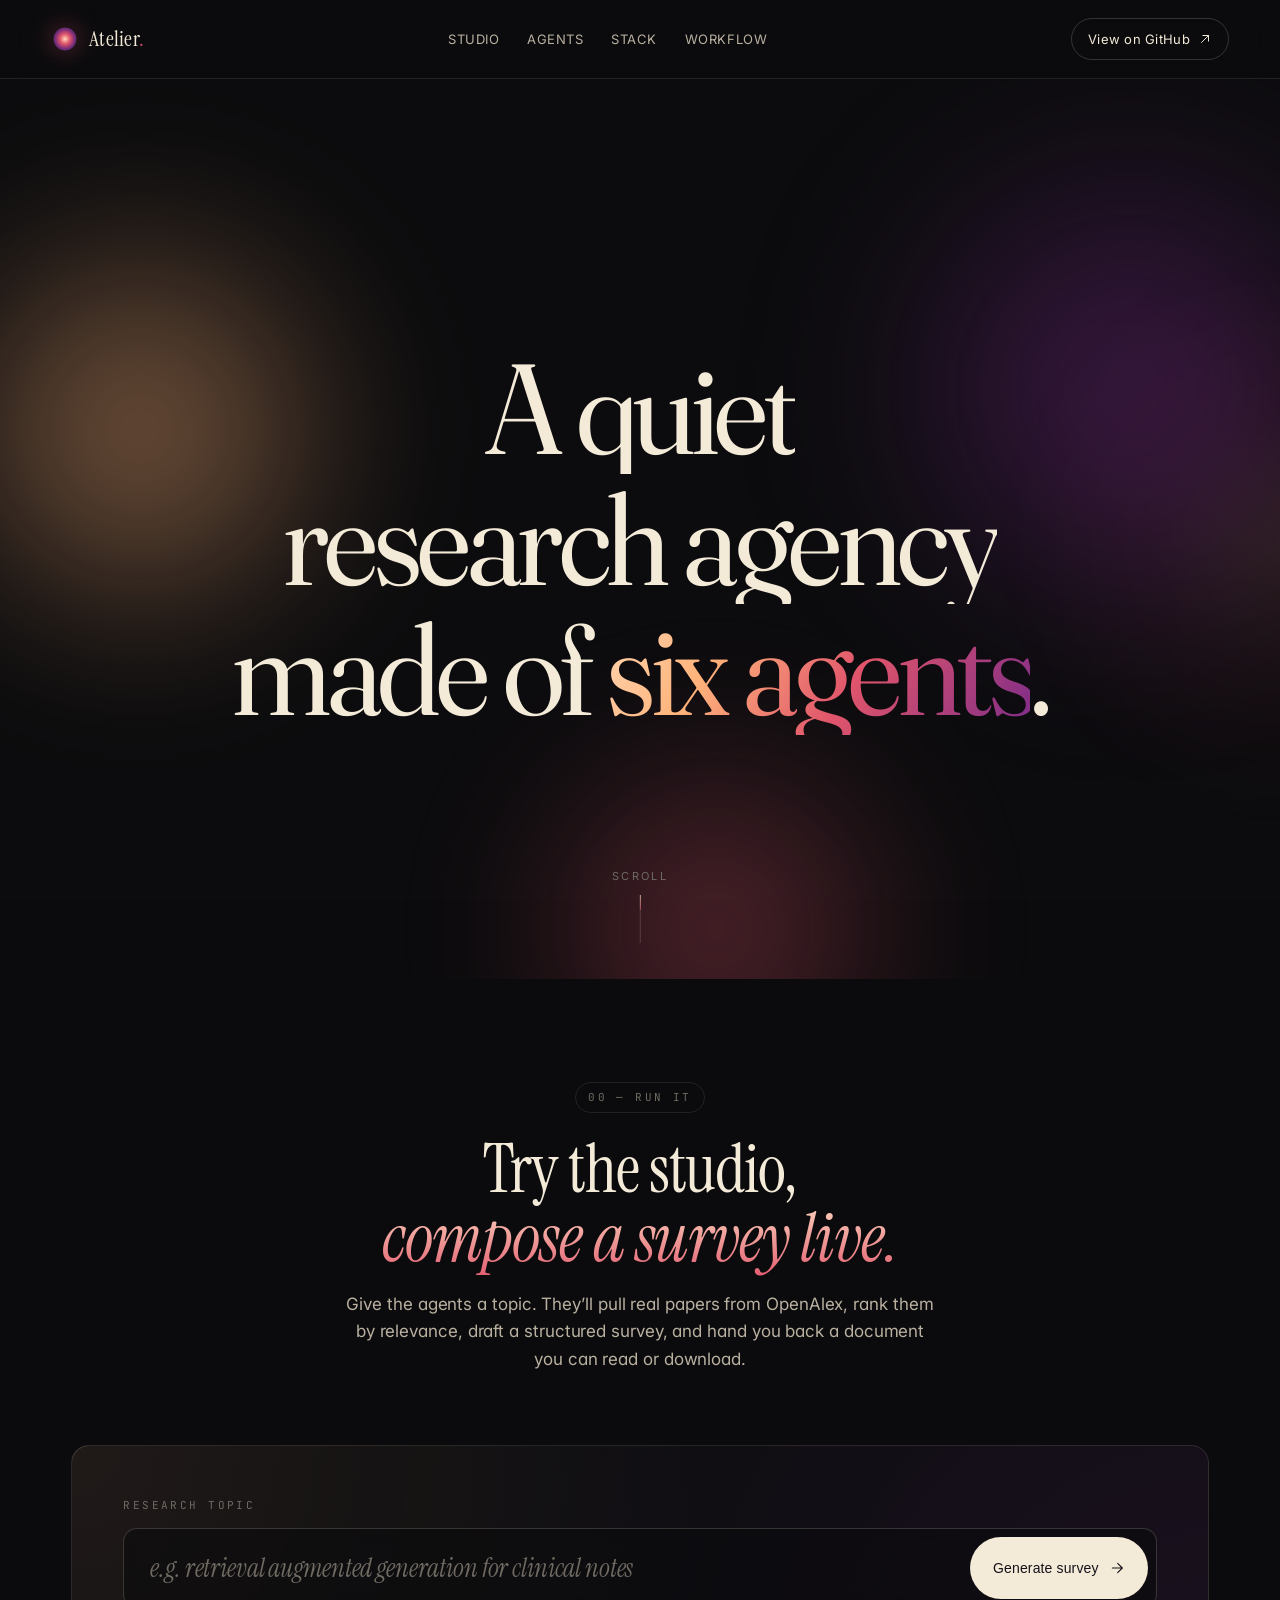
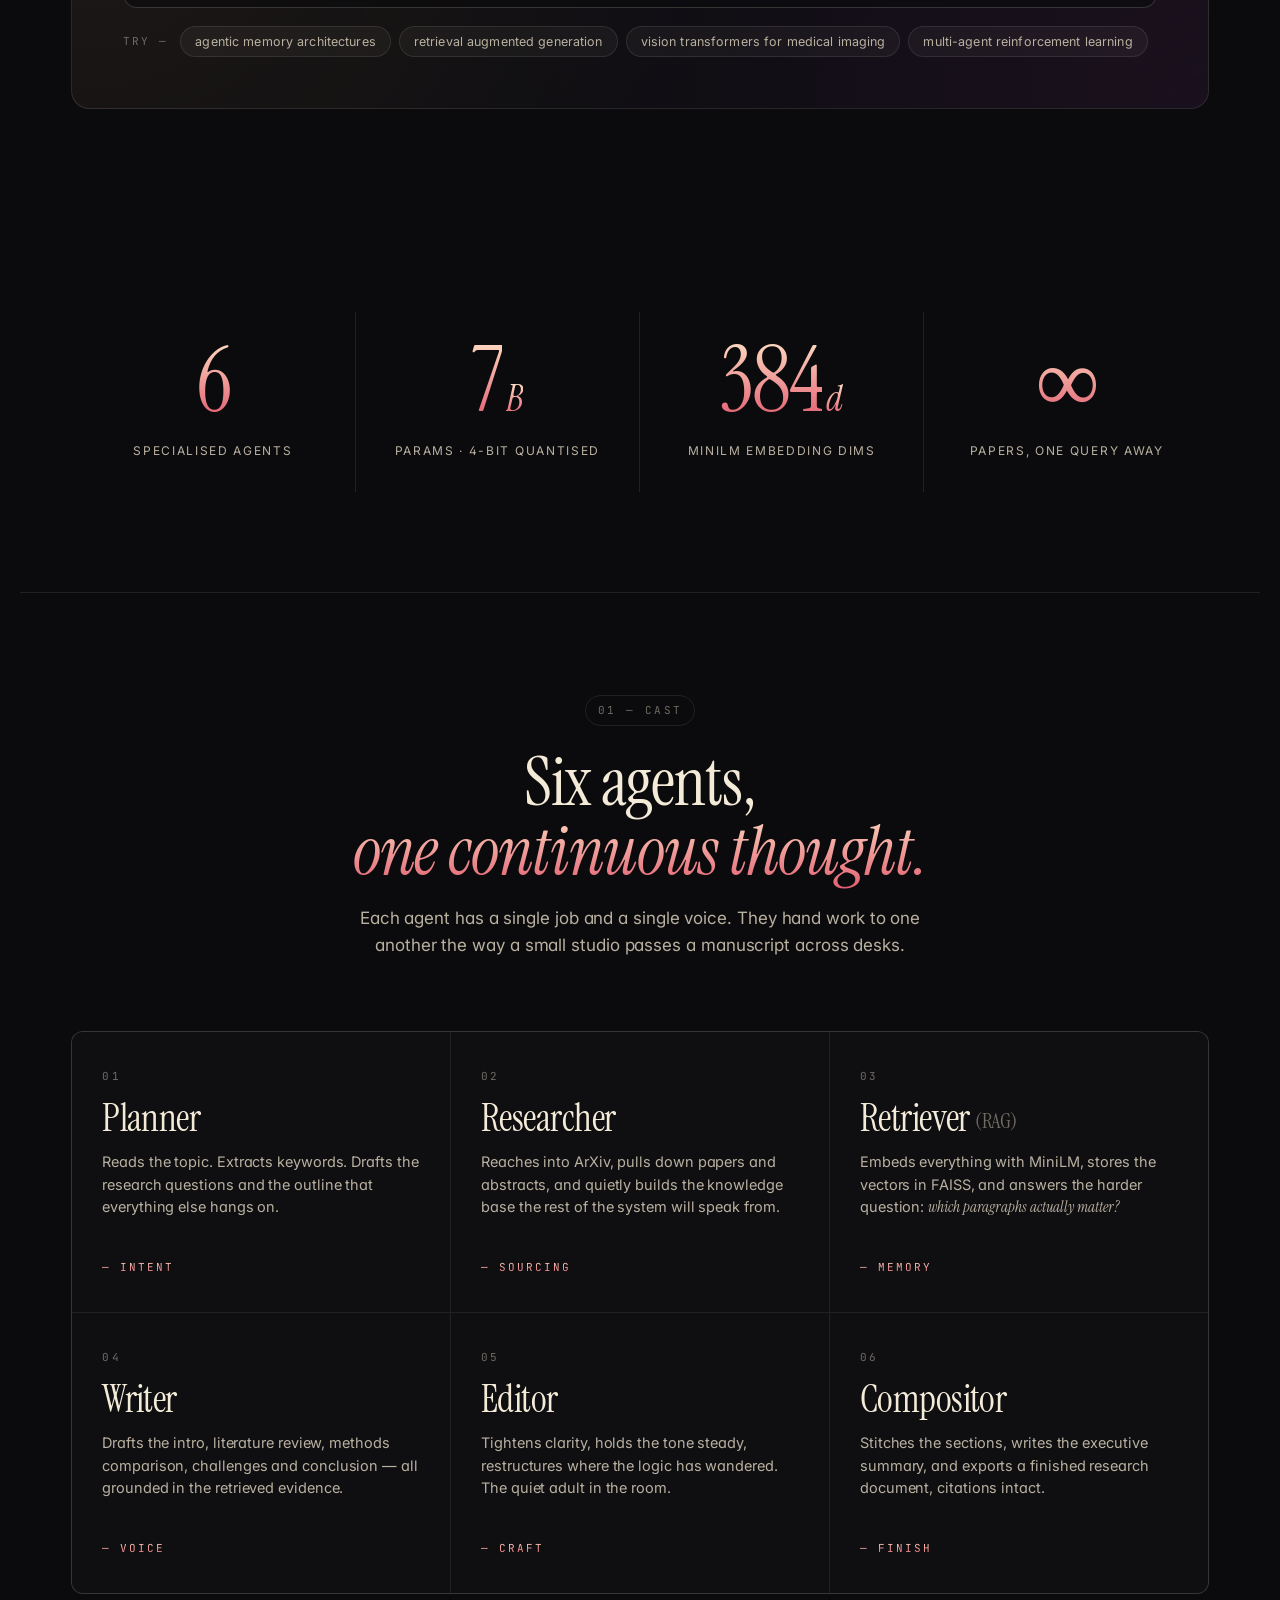
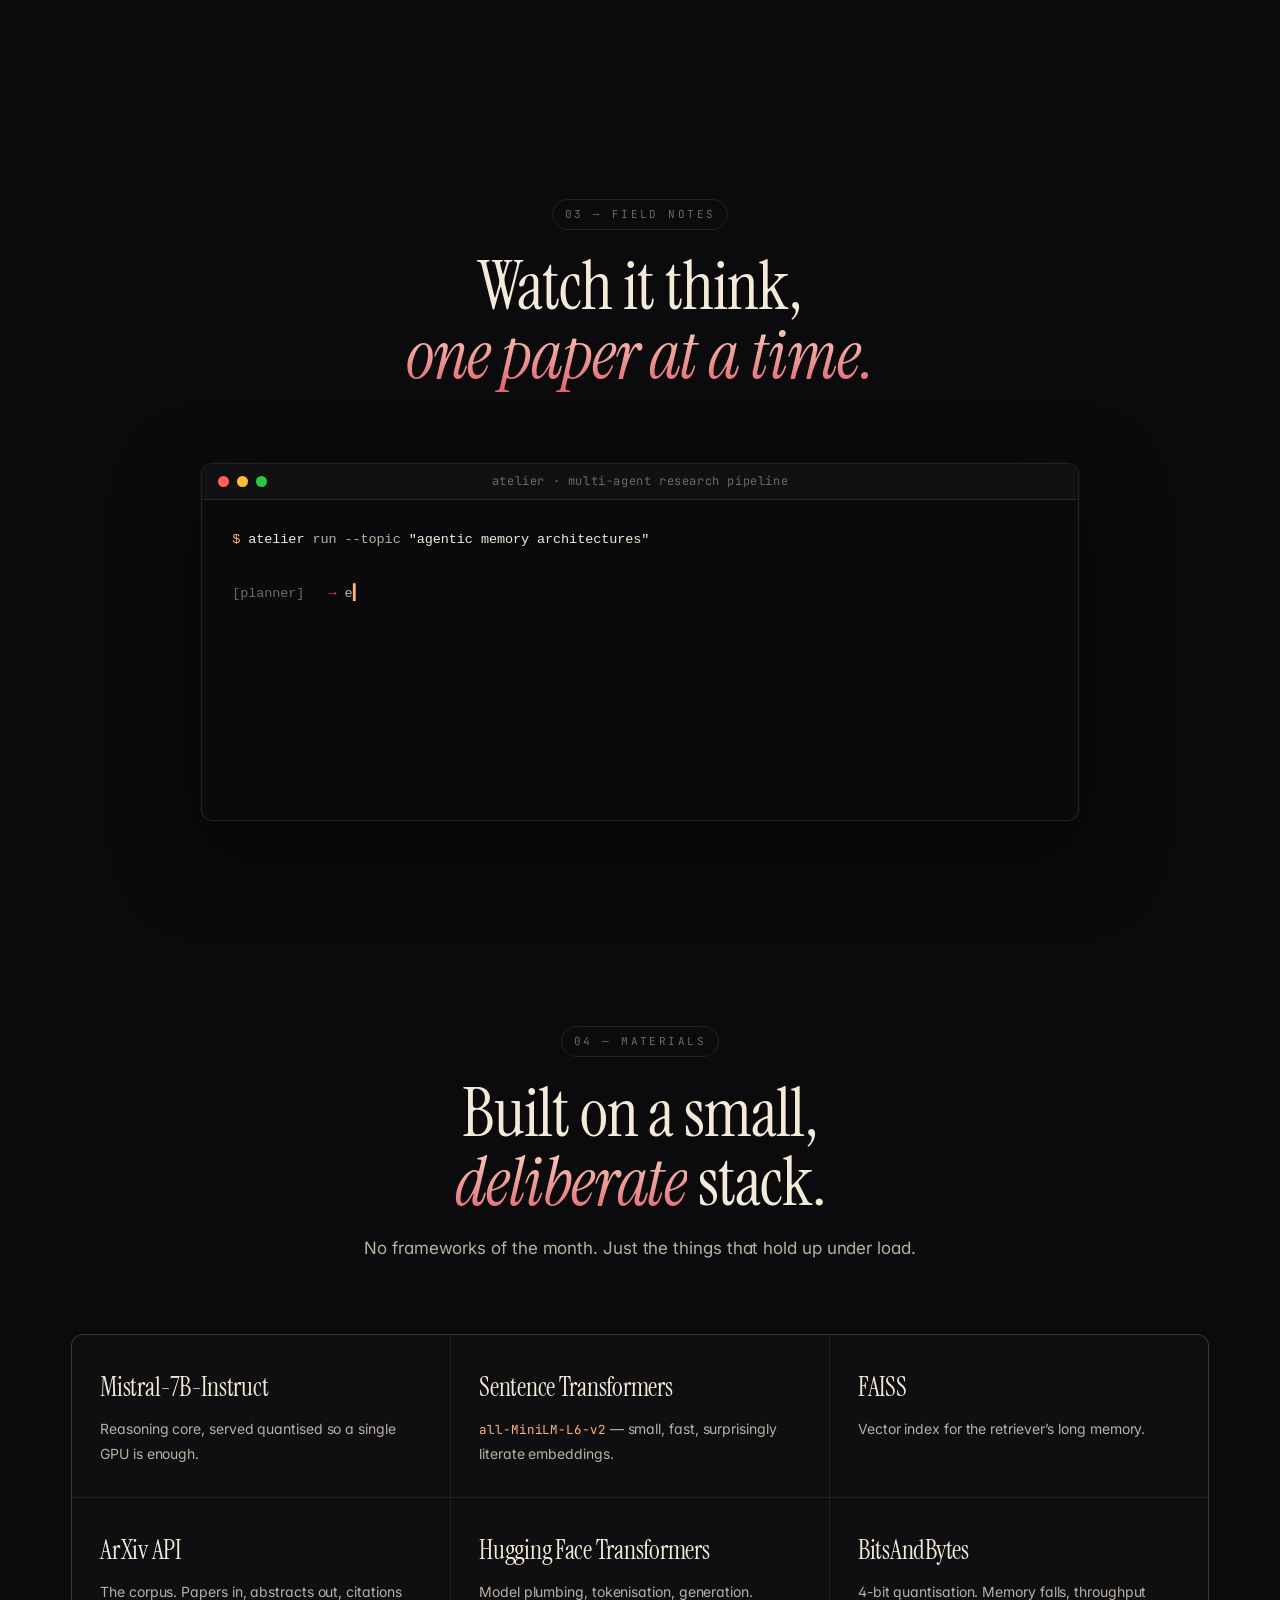
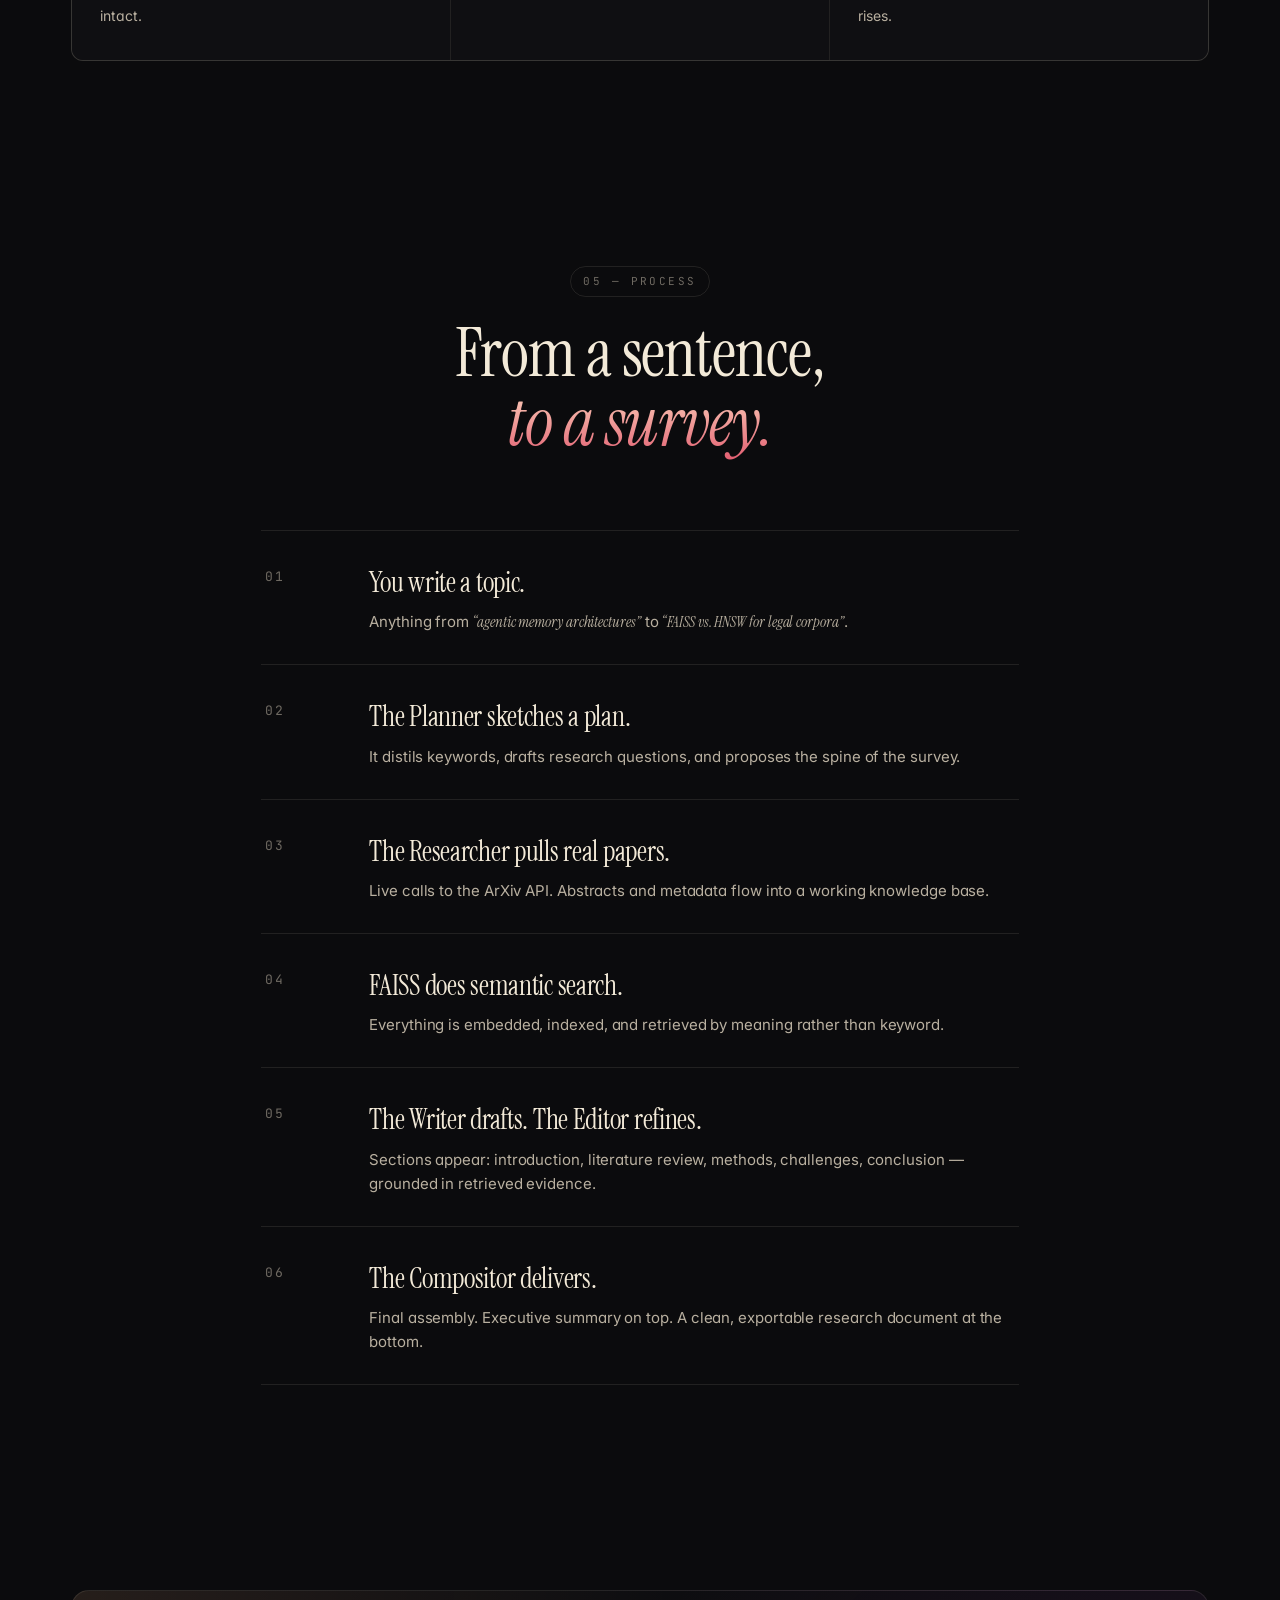
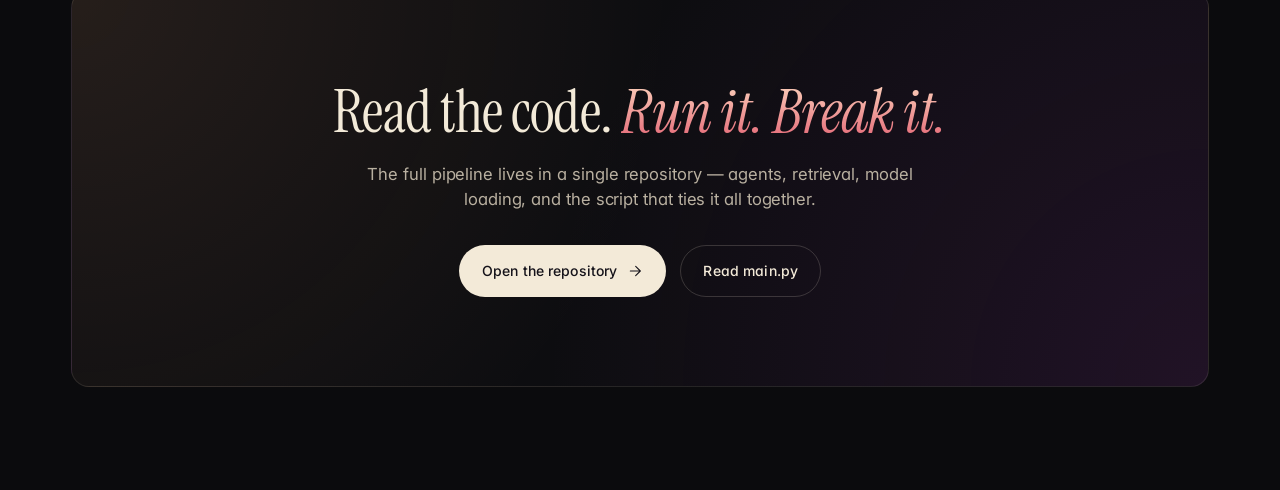
==== commit aded09ac: "Pare hero down to the headline; switch to Fraunces The hero now contains only the three-line title —" ====
--- a/docs/index.html
+++ b/docs/index.html
@@ -12,7 +12,7 @@
 
 <link rel="preconnect" href="https://fonts.googleapis.com" />
 <link rel="preconnect" href="https://fonts.gstatic.com" crossorigin />
-<link href="https://fonts.googleapis.com/css2?family=Instrument+Serif:ital@0;1&family=Inter:wght@300;400;500;600&family=JetBrains+Mono:wght@400;500&display=swap" rel="stylesheet" />
+<link href="https://fonts.googleapis.com/css2?family=Fraunces:opsz,wght,SOFT@9..144,300..700,0..100&family=Instrument+Serif:ital@0;1&family=Inter:wght@300;400;500;600&family=JetBrains+Mono:wght@400;500&display=swap" rel="stylesheet" />
 
 <link rel="stylesheet" href="./style.css" />
 <link rel="icon" href="data:image/svg+xml,%3Csvg xmlns='http://www.w3.org/2000/svg' viewBox='0 0 32 32'%3E%3Cdefs%3E%3CradialGradient id='g' cx='0.5' cy='0.5' r='0.5'%3E%3Cstop offset='0%25' stop-color='%23ffb37a'/%3E%3Cstop offset='55%25' stop-color='%23e0556b'/%3E%3Cstop offset='100%25' stop-color='%237a2a8a'/%3E%3C/radialGradient%3E%3C/defs%3E%3Ccircle cx='16' cy='16' r='13' fill='url(%23g)'/%3E%3C/svg%3E" />
@@ -72,35 +72,11 @@
     <div class="orb orb-b" aria-hidden="true"></div>
     <div class="orb orb-c" aria-hidden="true"></div>
 
-    <div class="hero-eyebrow">
-      <span class="dot"></span>
-      <span>Another AI thing — <em>but actually new.</em></span>
-    </div>
-
     <h1 class="hero-title">
-      <span class="line"><span>A&nbsp;quiet</span></span>
-      <span class="line"><span><em>research&nbsp;agency</em></span></span>
-      <span class="line"><span>made&nbsp;of&nbsp;<span class="grad">six&nbsp;agents</span>.</span></span>
+      <span class="line">A quiet</span>
+      <span class="line">research agency</span>
+      <span class="line">made of <span class="grad">six agents</span>.</span>
     </h1>
-
-    <p class="hero-lede">
-      A multi-agent pipeline that reads ArXiv, thinks in vectors, and writes
-      citation-grounded literature surveys — all in one breath. Built on
-      Mistral-7B, FAISS, and a thoughtful chain of LLMs that argue with each other
-      so you don&rsquo;t have to.
-    </p>
-
-    <div class="hero-cta">
-      <a class="btn-primary" href="#studio">
-        <span class="btn-label">Try the studio</span>
-        <span class="btn-icon" aria-hidden="true">
-          <svg viewBox="0 0 24 24" width="16" height="16"><path d="M5 12h14M13 5l7 7-7 7" fill="none" stroke="currentColor" stroke-width="1.6" stroke-linecap="round" stroke-linejoin="round"/></svg>
-        </span>
-      </a>
-      <a class="btn-ghost" href="https://github.com/hrishitapanjetha/Multi-Agent-Research-Pipeline-using-LLM-and-RAG" target="_blank" rel="noopener">
-        <span>View on GitHub</span>
-      </a>
-    </div>
 
     <!-- scroll hint -->
     <div class="scroll-hint" aria-hidden="true">
--- a/docs/style.css
+++ b/docs/style.css
@@ -199,73 +199,39 @@
 @keyframes float-b { from { transform: translate(0,0) scale(1); } to { transform: translate(-50px, 40px) scale(1.08); } }
 @keyframes float-c { from { transform: translate(0,0) scale(1); } to { transform: translate(20px, -50px) scale(1.06); } }
 
-.hero-eyebrow {
-  display: inline-flex; align-items: center; gap: 10px;
-  padding: 8px 16px;
-  border: 1px solid var(--line);
-  border-radius: 999px;
-  background: rgba(243, 234, 216, 0.02);
-  color: var(--ink-dim);
-  font-size: 12.5px;
-  letter-spacing: 0.04em;
-  margin-bottom: 36px;
-  backdrop-filter: blur(8px);
-  -webkit-backdrop-filter: blur(8px);
-}
-.hero-eyebrow .dot {
-  width: 6px; height: 6px; border-radius: 50%;
-  background: var(--grad-warm);
-  box-shadow: 0 0 12px rgba(255, 179, 122, 0.9);
-  animation: pulse 2s ease-in-out infinite;
-}
-@keyframes pulse { 0%, 100% { opacity: 1; } 50% { opacity: 0.4; } }
-
 .hero-title {
-  font-family: var(--serif);
-  font-weight: 400;
-  font-size: clamp(46px, 9vw, 132px);
-  line-height: 0.98;
-  letter-spacing: -0.025em;
-  margin: 0 0 32px;
-  max-width: 1100px;
-}
-.hero-title .line { display: block; overflow: hidden; }
-.hero-title .line > span {
-  display: inline-block;
-  transform: translateY(110%);
+  font-family: "Fraunces", "Instrument Serif", "Times New Roman", serif;
+  font-weight: 400;
+  font-variation-settings: "opsz" 144, "SOFT" 30, "wght" 380;
+  font-size: clamp(48px, 10vw, 148px);
+  line-height: 1.02;
+  letter-spacing: -0.035em;
+  margin: 0;
+  text-align: center;
+  display: flex;
+  flex-direction: column;
+  align-items: center;
+  gap: 0;
+  max-width: min(1100px, 92vw);
+}
+.hero-title .line {
+  display: block;
+  overflow: hidden;
+  white-space: nowrap;
   opacity: 0;
+  transform: translateY(28px);
   animation: rise 1.1s var(--ease) forwards;
 }
-.hero-title .line:nth-child(1) > span { animation-delay: .15s; }
-.hero-title .line:nth-child(2) > span { animation-delay: .30s; }
-.hero-title .line:nth-child(3) > span { animation-delay: .45s; }
+.hero-title .line:nth-child(1) { animation-delay: .15s; }
+.hero-title .line:nth-child(2) { animation-delay: .30s; }
+.hero-title .line:nth-child(3) { animation-delay: .45s; }
 @keyframes rise { to { transform: translateY(0); opacity: 1; } }
+@keyframes fadein { to { opacity: 1; } }
 
 .hero-title .grad {
   background: var(--grad);
   -webkit-background-clip: text; background-clip: text;
   color: transparent;
-  position: relative;
-}
-
-.hero-lede {
-  color: var(--ink-dim);
-  font-size: clamp(15px, 1.4vw, 18px);
-  line-height: 1.65;
-  max-width: 640px;
-  margin: 0 auto 40px;
-  opacity: 0;
-  animation: fadein 1s var(--ease) .8s forwards;
-}
-@keyframes fadein { to { opacity: 1; } }
-
-.hero-cta {
-  display: flex; gap: 14px;
-  align-items: center;
-  flex-wrap: wrap;
-  justify-content: center;
-  opacity: 0;
-  animation: fadein 1s var(--ease) 1s forwards;
 }
 
 /* buttons */
@@ -1053,6 +1019,6 @@
     animation-iteration-count: 1 !important;
     transition-duration: 0.001ms !important;
   }
-  .hero-title .line > span { transform: none; opacity: 1; }
-  .hero-lede, .hero-cta, .scroll-hint { opacity: 1; }
-}
+  .hero-title .line { transform: none; opacity: 1; }
+  .scroll-hint { opacity: 1; }
+}
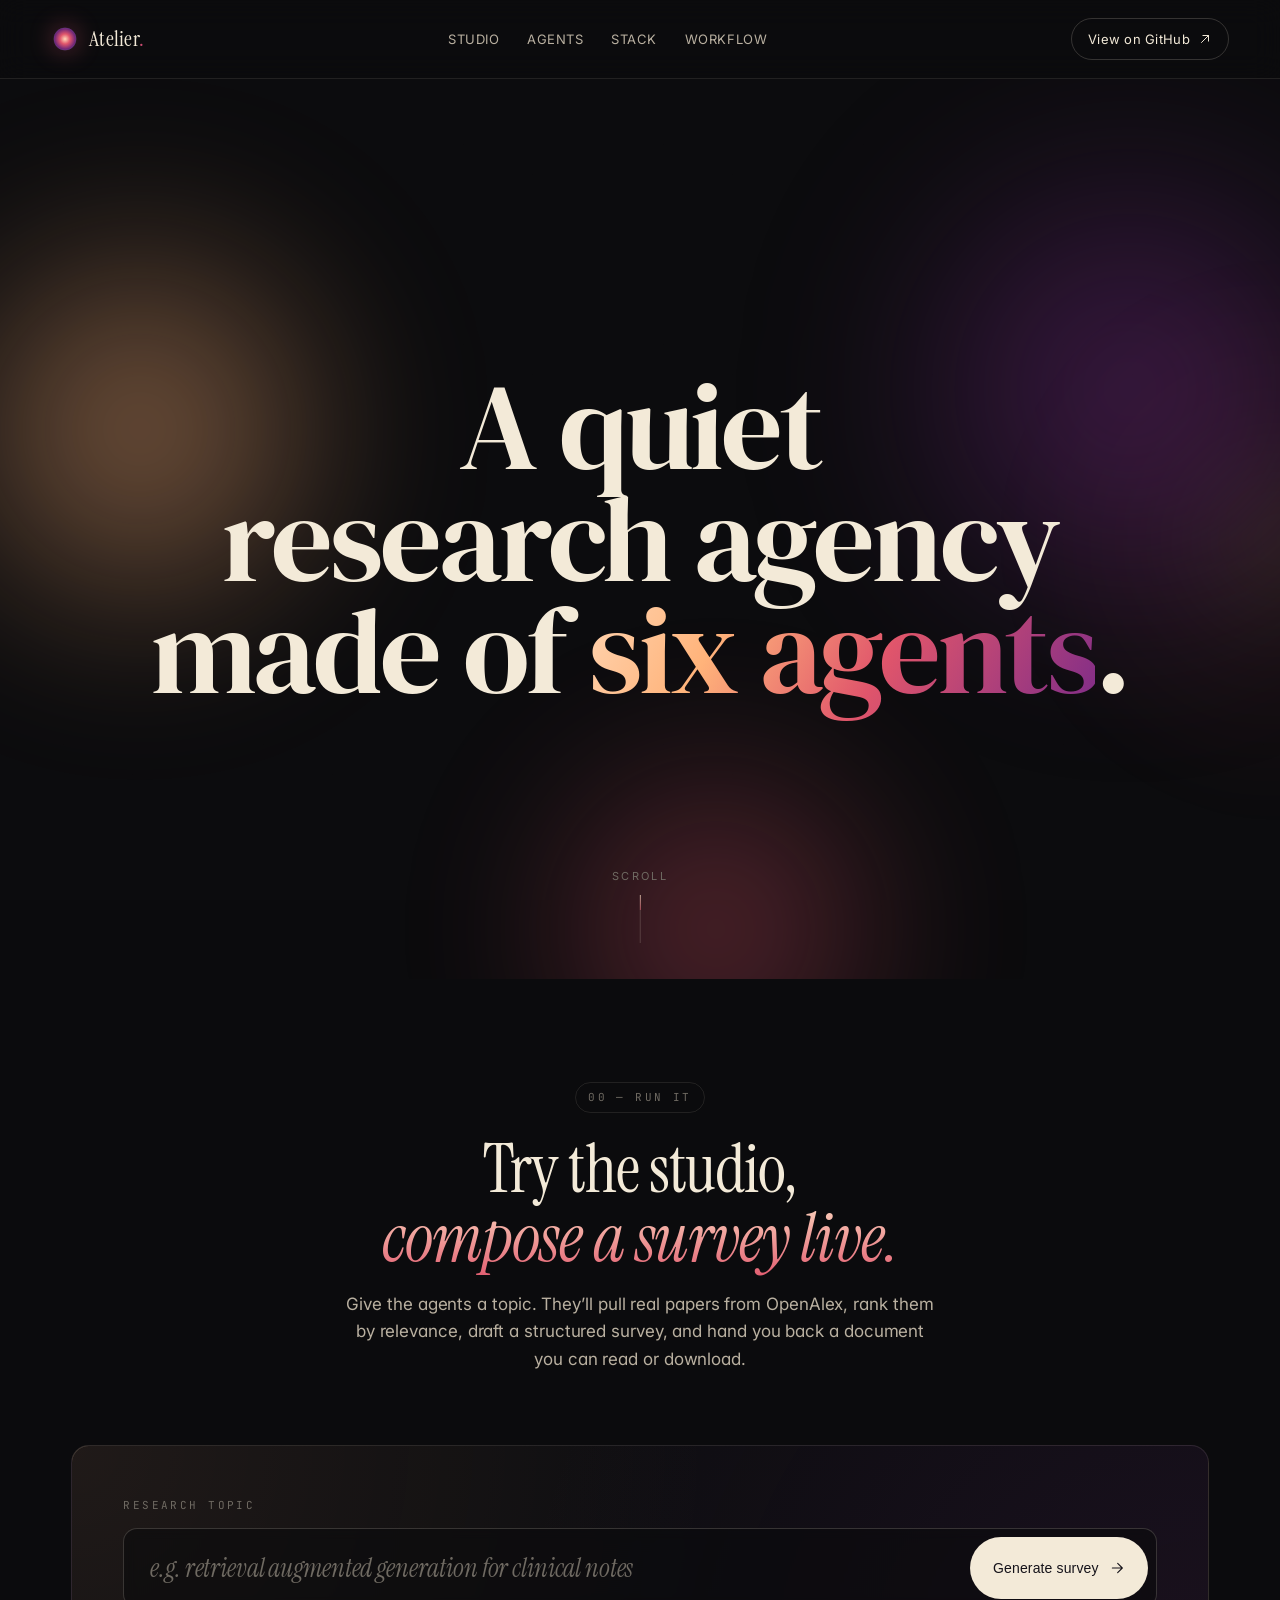
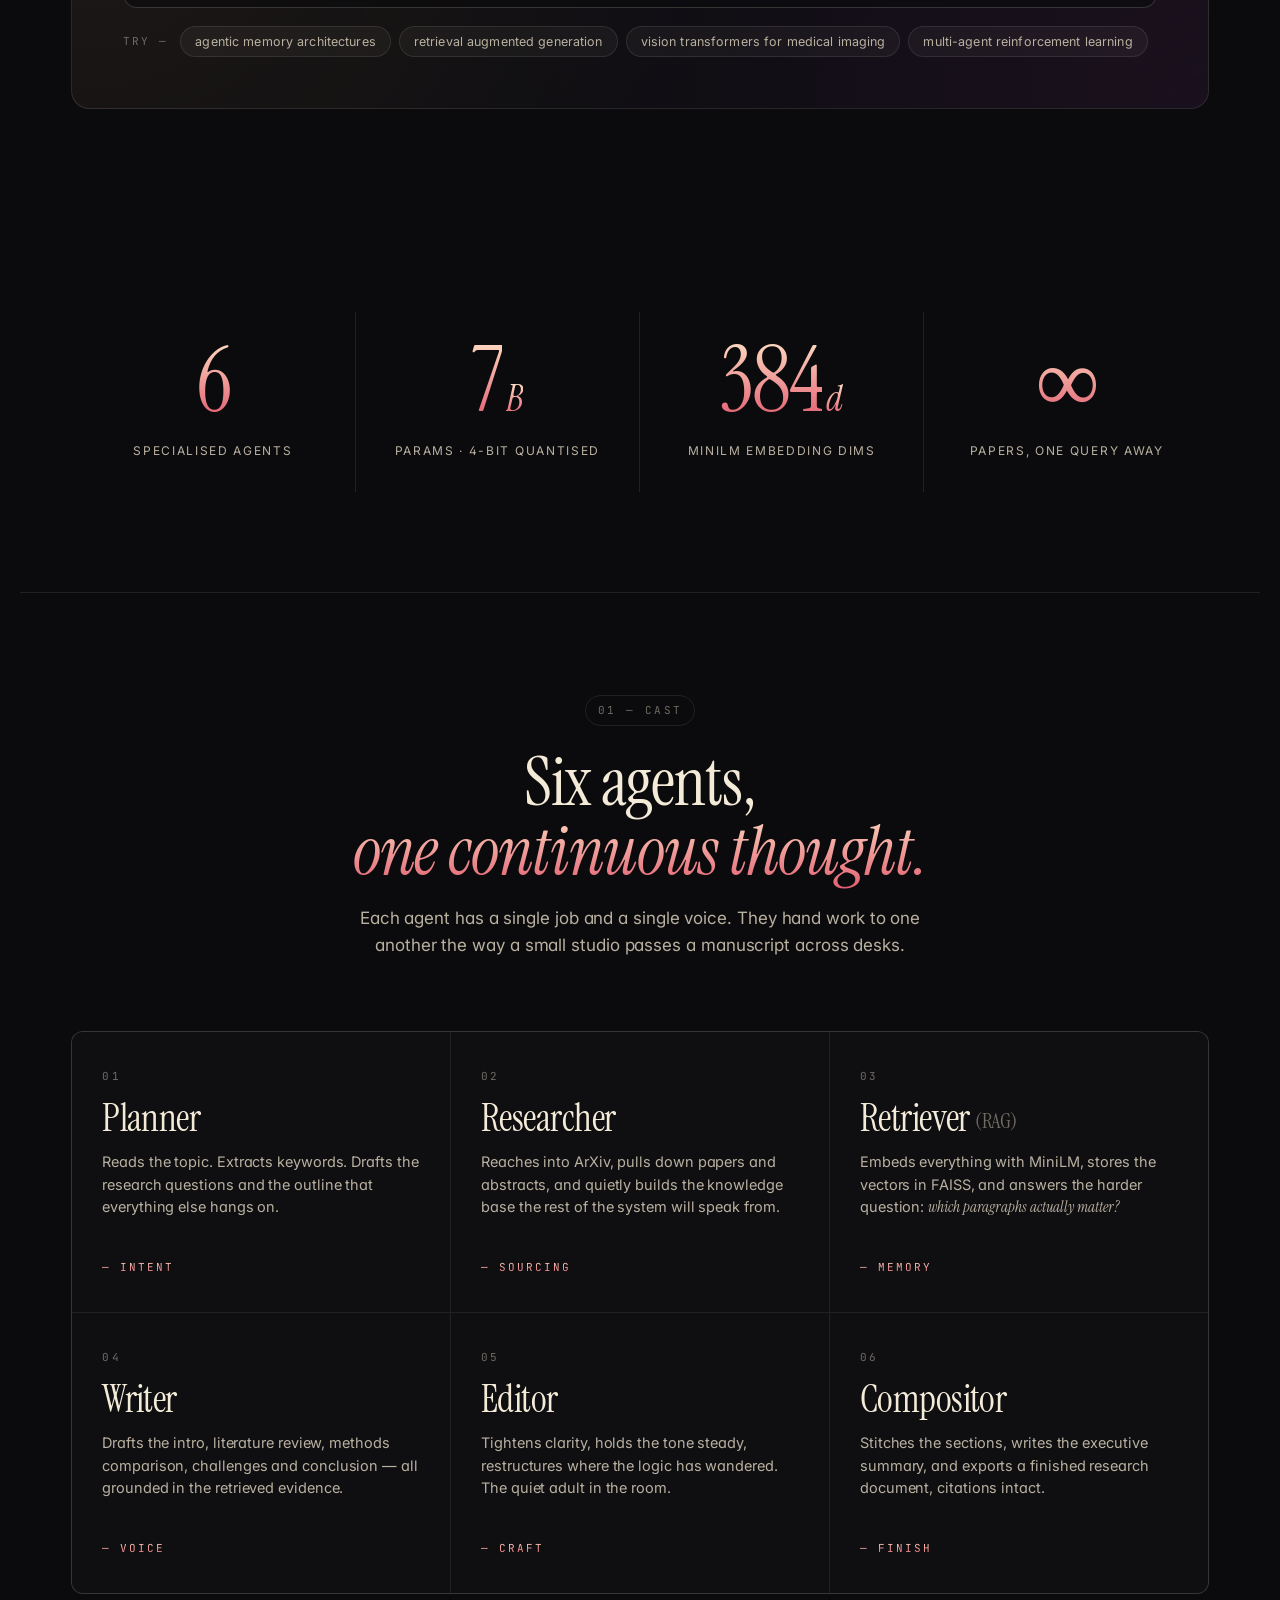
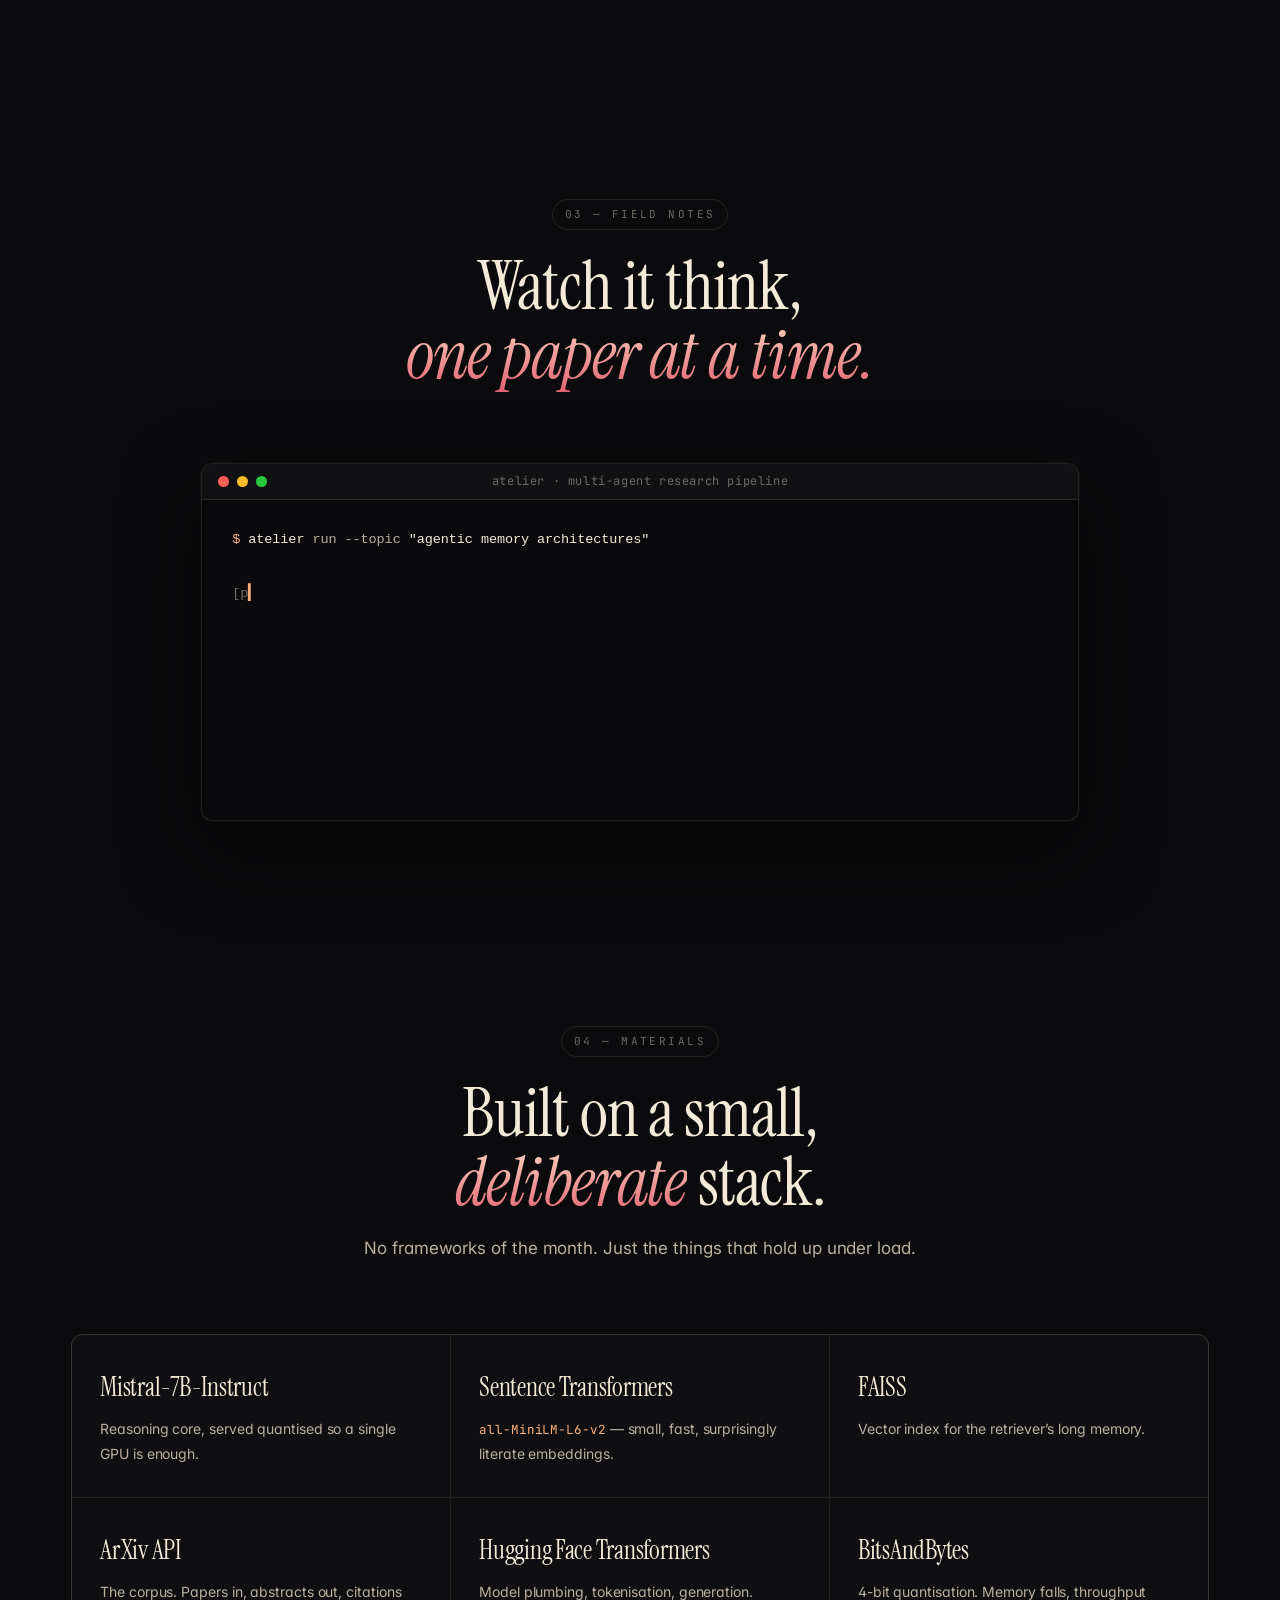
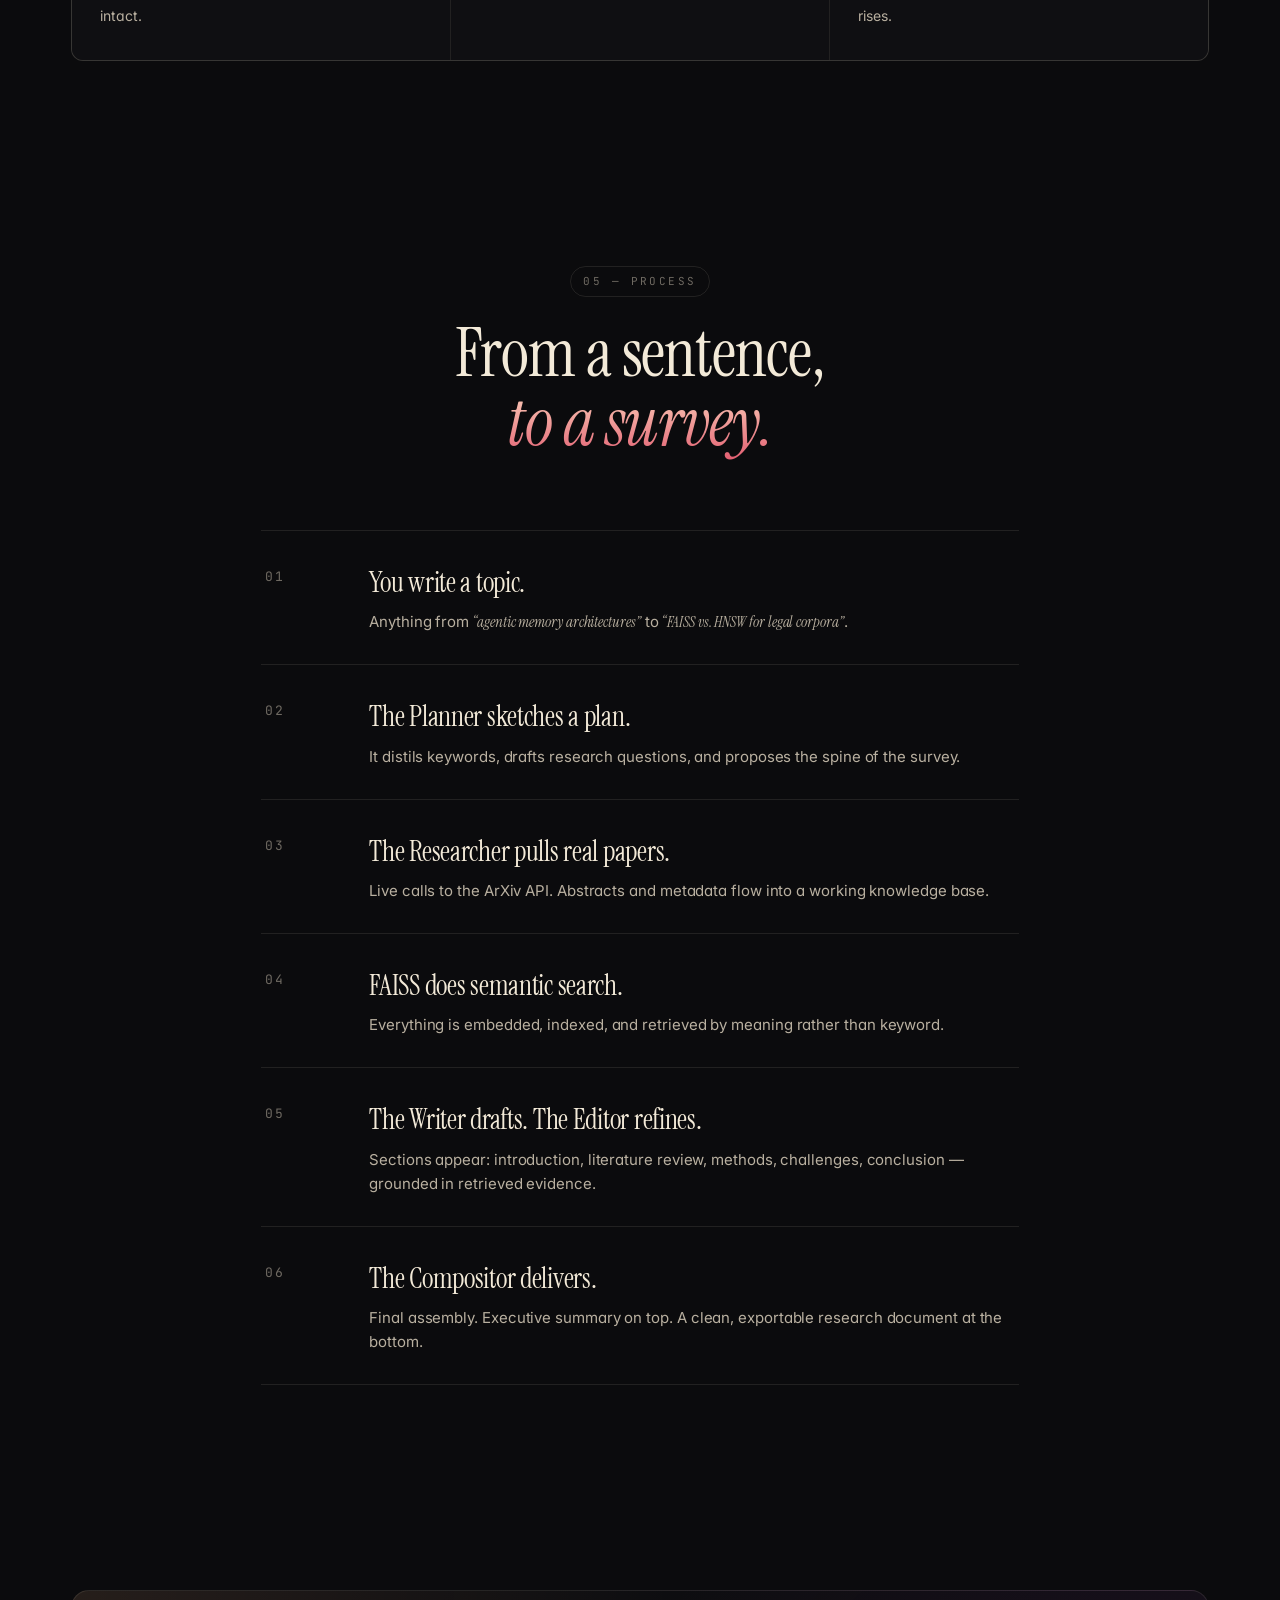
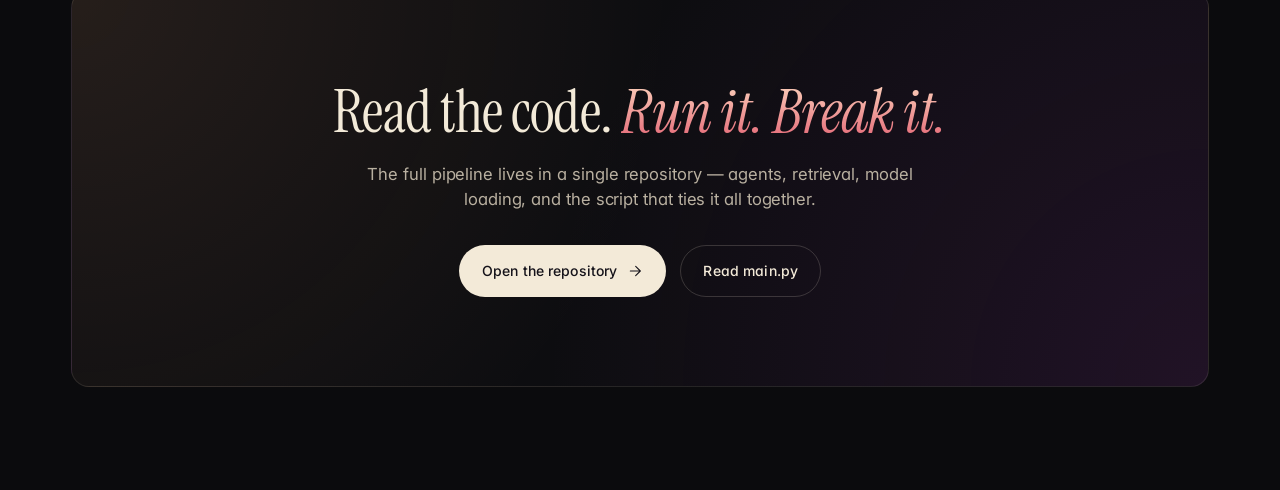
==== commit ff5bbb46: "Swap hero face to DM Serif Display, tighten line-height Fraunces at line-height 1.02 was leaving ~20" ====
--- a/docs/index.html
+++ b/docs/index.html
@@ -12,7 +12,7 @@
 
 <link rel="preconnect" href="https://fonts.googleapis.com" />
 <link rel="preconnect" href="https://fonts.gstatic.com" crossorigin />
-<link href="https://fonts.googleapis.com/css2?family=Fraunces:opsz,wght,SOFT@9..144,300..700,0..100&family=Instrument+Serif:ital@0;1&family=Inter:wght@300;400;500;600&family=JetBrains+Mono:wght@400;500&display=swap" rel="stylesheet" />
+<link href="https://fonts.googleapis.com/css2?family=DM+Serif+Display:ital@0;1&family=Instrument+Serif:ital@0;1&family=Inter:wght@300;400;500;600&family=JetBrains+Mono:wght@400;500&display=swap" rel="stylesheet" />
 
 <link rel="stylesheet" href="./style.css" />
 <link rel="icon" href="data:image/svg+xml,%3Csvg xmlns='http://www.w3.org/2000/svg' viewBox='0 0 32 32'%3E%3Cdefs%3E%3CradialGradient id='g' cx='0.5' cy='0.5' r='0.5'%3E%3Cstop offset='0%25' stop-color='%23ffb37a'/%3E%3Cstop offset='55%25' stop-color='%23e0556b'/%3E%3Cstop offset='100%25' stop-color='%237a2a8a'/%3E%3C/radialGradient%3E%3C/defs%3E%3Ccircle cx='16' cy='16' r='13' fill='url(%23g)'/%3E%3C/svg%3E" />
--- a/docs/style.css
+++ b/docs/style.css
@@ -200,12 +200,11 @@
 @keyframes float-c { from { transform: translate(0,0) scale(1); } to { transform: translate(20px, -50px) scale(1.06); } }
 
 .hero-title {
-  font-family: "Fraunces", "Instrument Serif", "Times New Roman", serif;
-  font-weight: 400;
-  font-variation-settings: "opsz" 144, "SOFT" 30, "wght" 380;
-  font-size: clamp(48px, 10vw, 148px);
-  line-height: 1.02;
-  letter-spacing: -0.035em;
+  font-family: "DM Serif Display", "Instrument Serif", "Times New Roman", serif;
+  font-weight: 400;
+  font-size: clamp(48px, 9.5vw, 132px);
+  line-height: 0.92;
+  letter-spacing: -0.025em;
   margin: 0;
   text-align: center;
   display: flex;
@@ -213,10 +212,10 @@
   align-items: center;
   gap: 0;
   max-width: min(1100px, 92vw);
+  color: var(--ink);
 }
 .hero-title .line {
   display: block;
-  overflow: hidden;
   white-space: nowrap;
   opacity: 0;
   transform: translateY(28px);
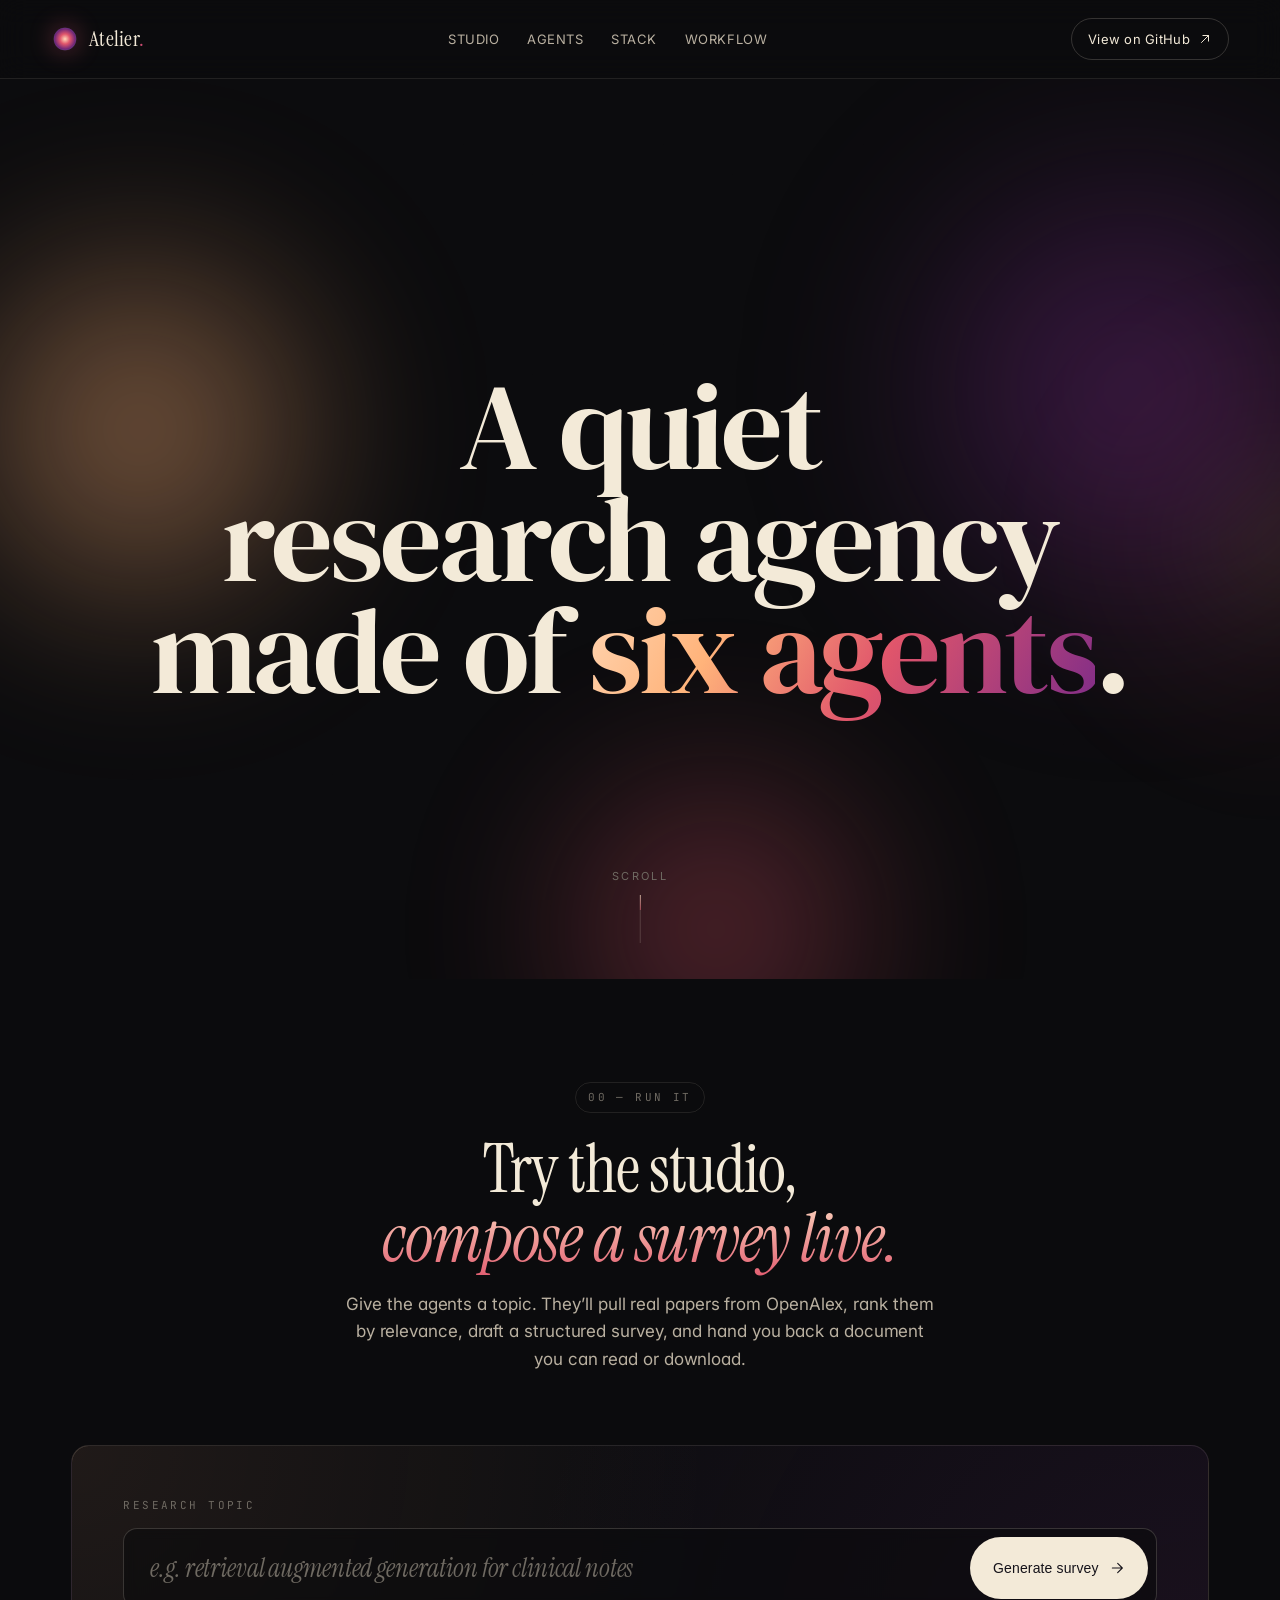
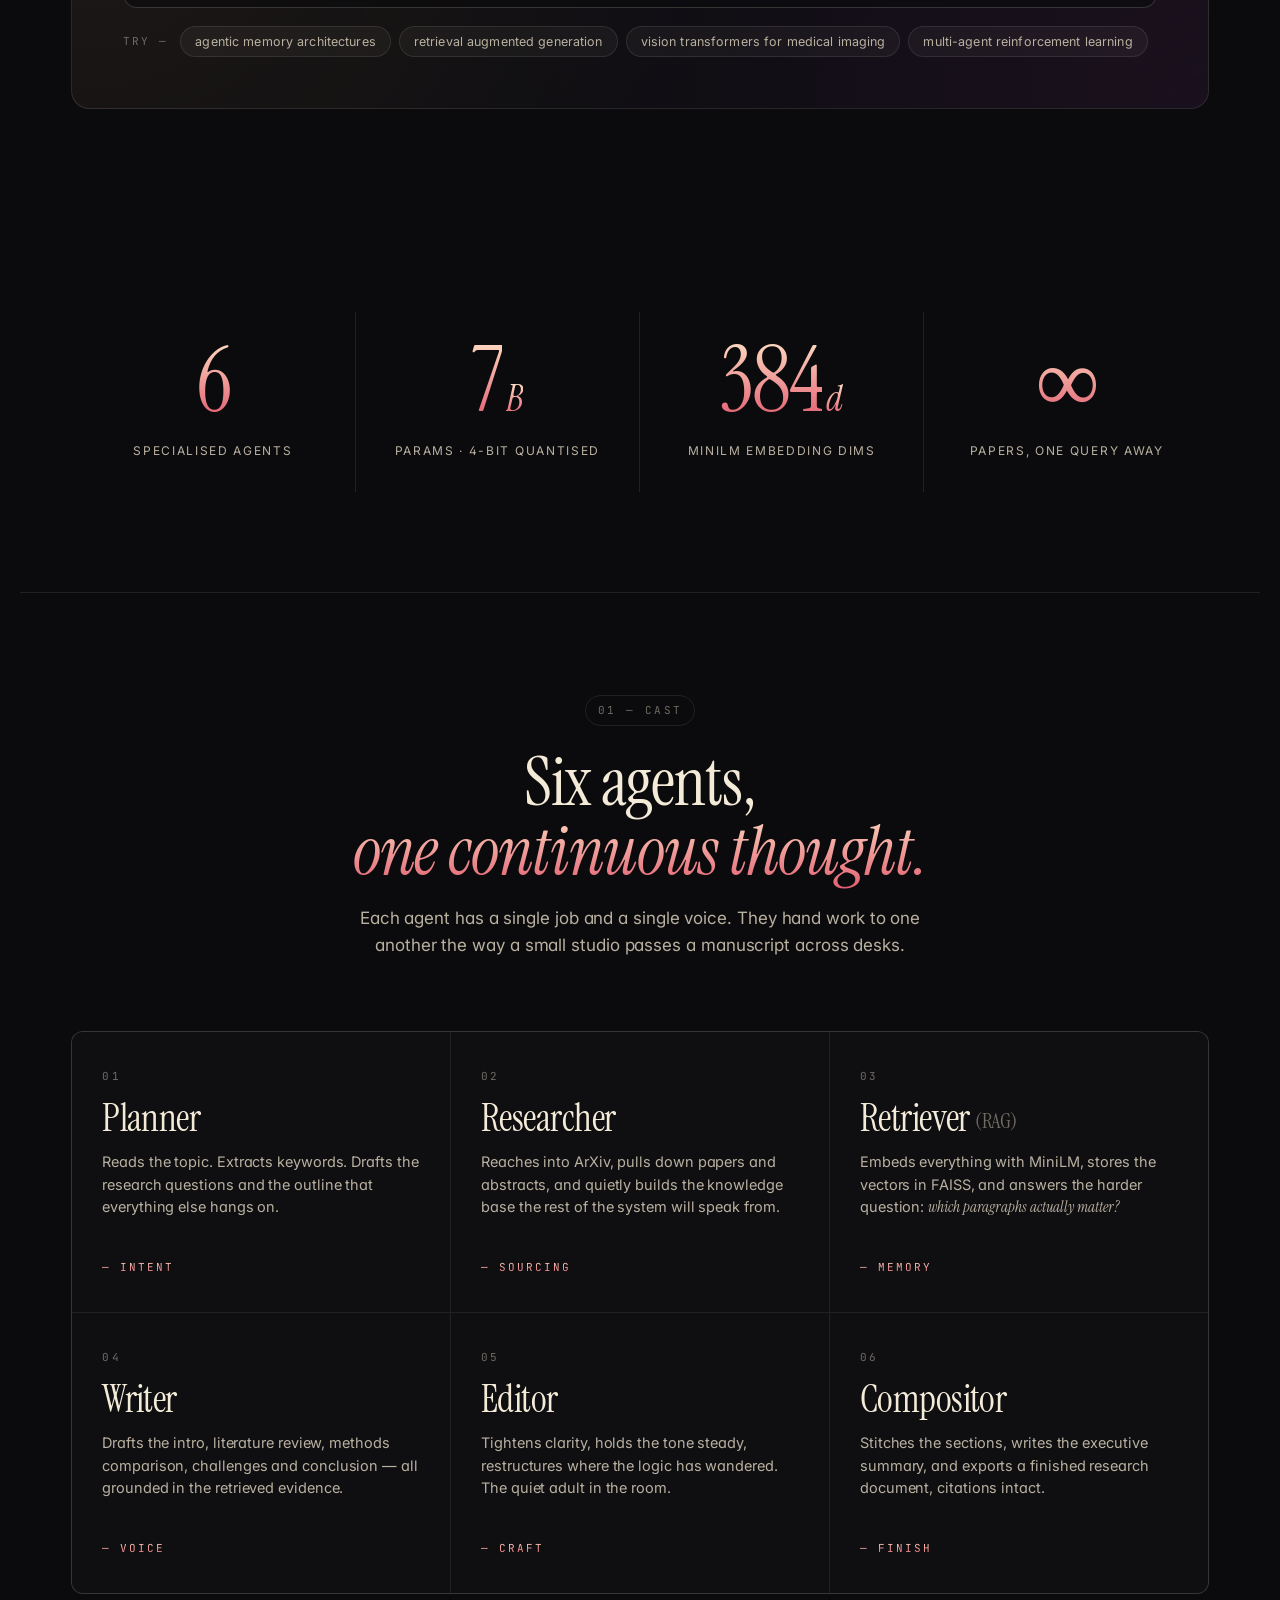
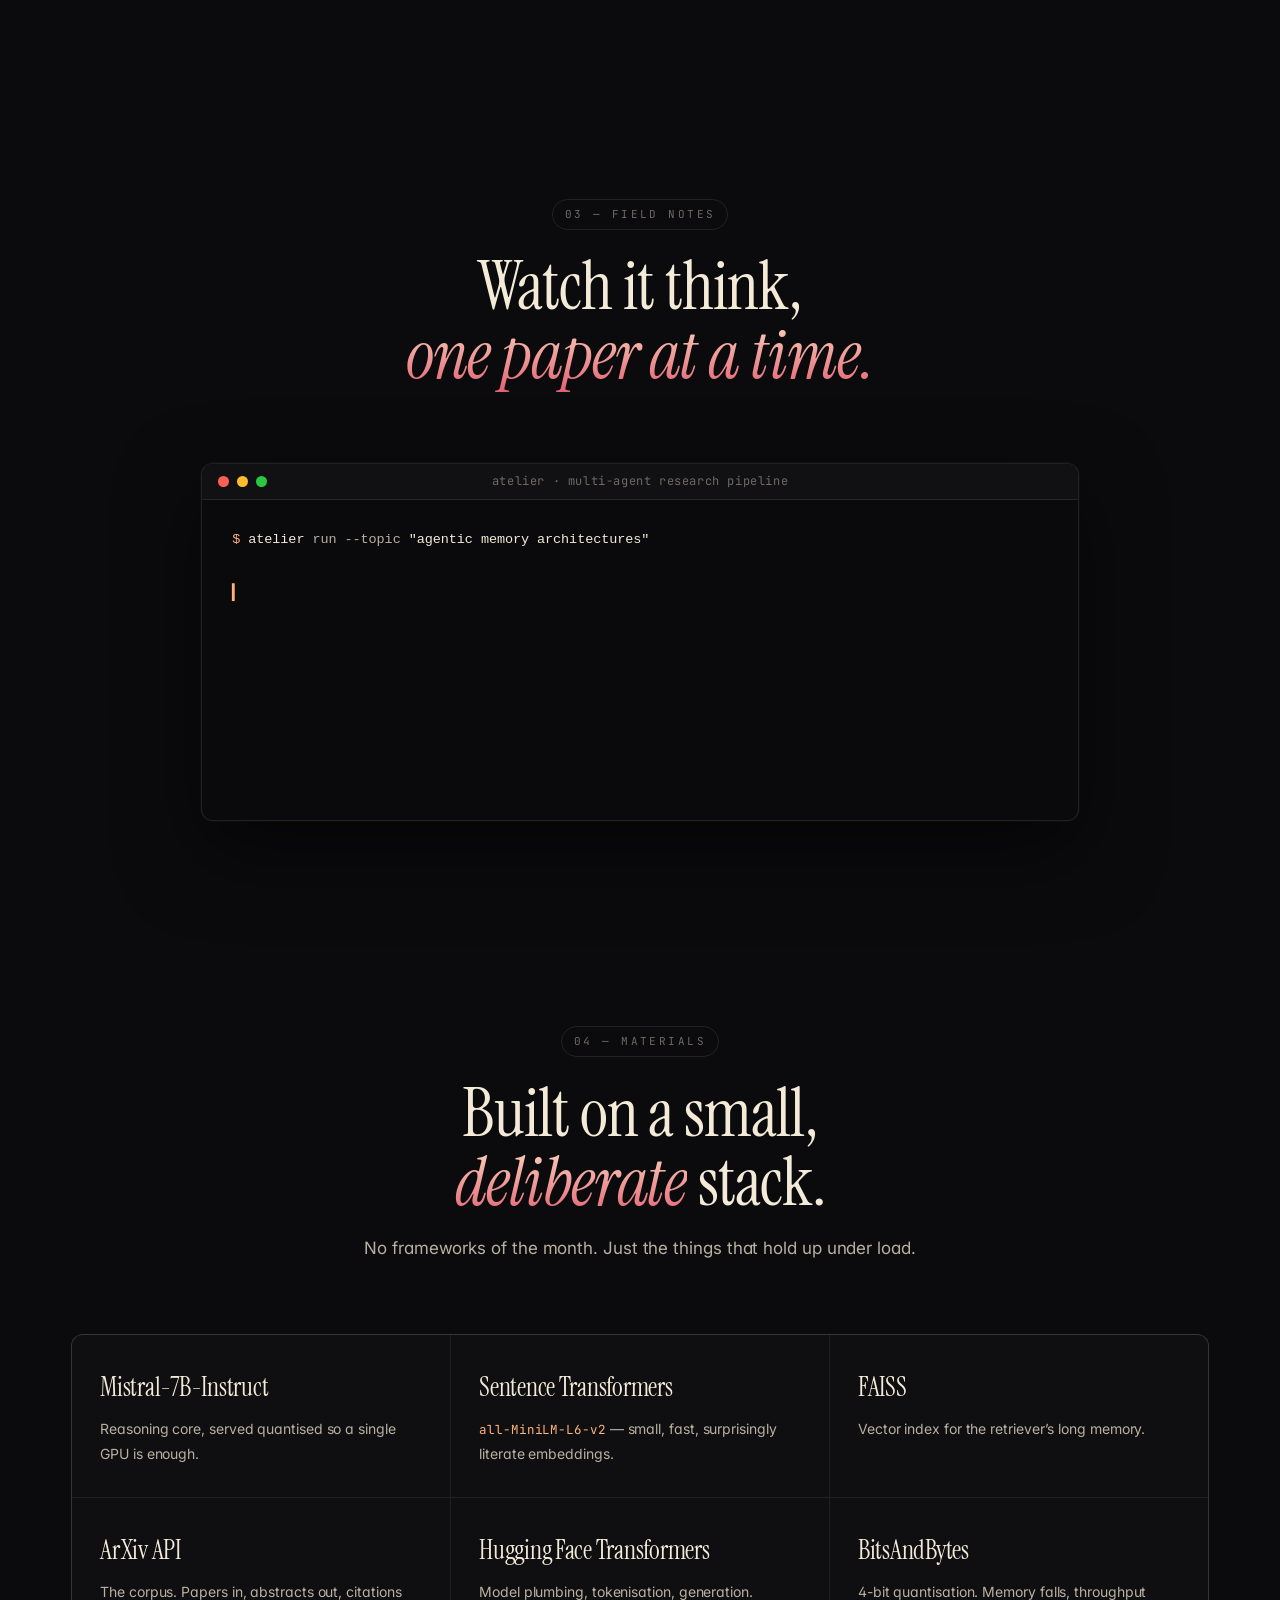
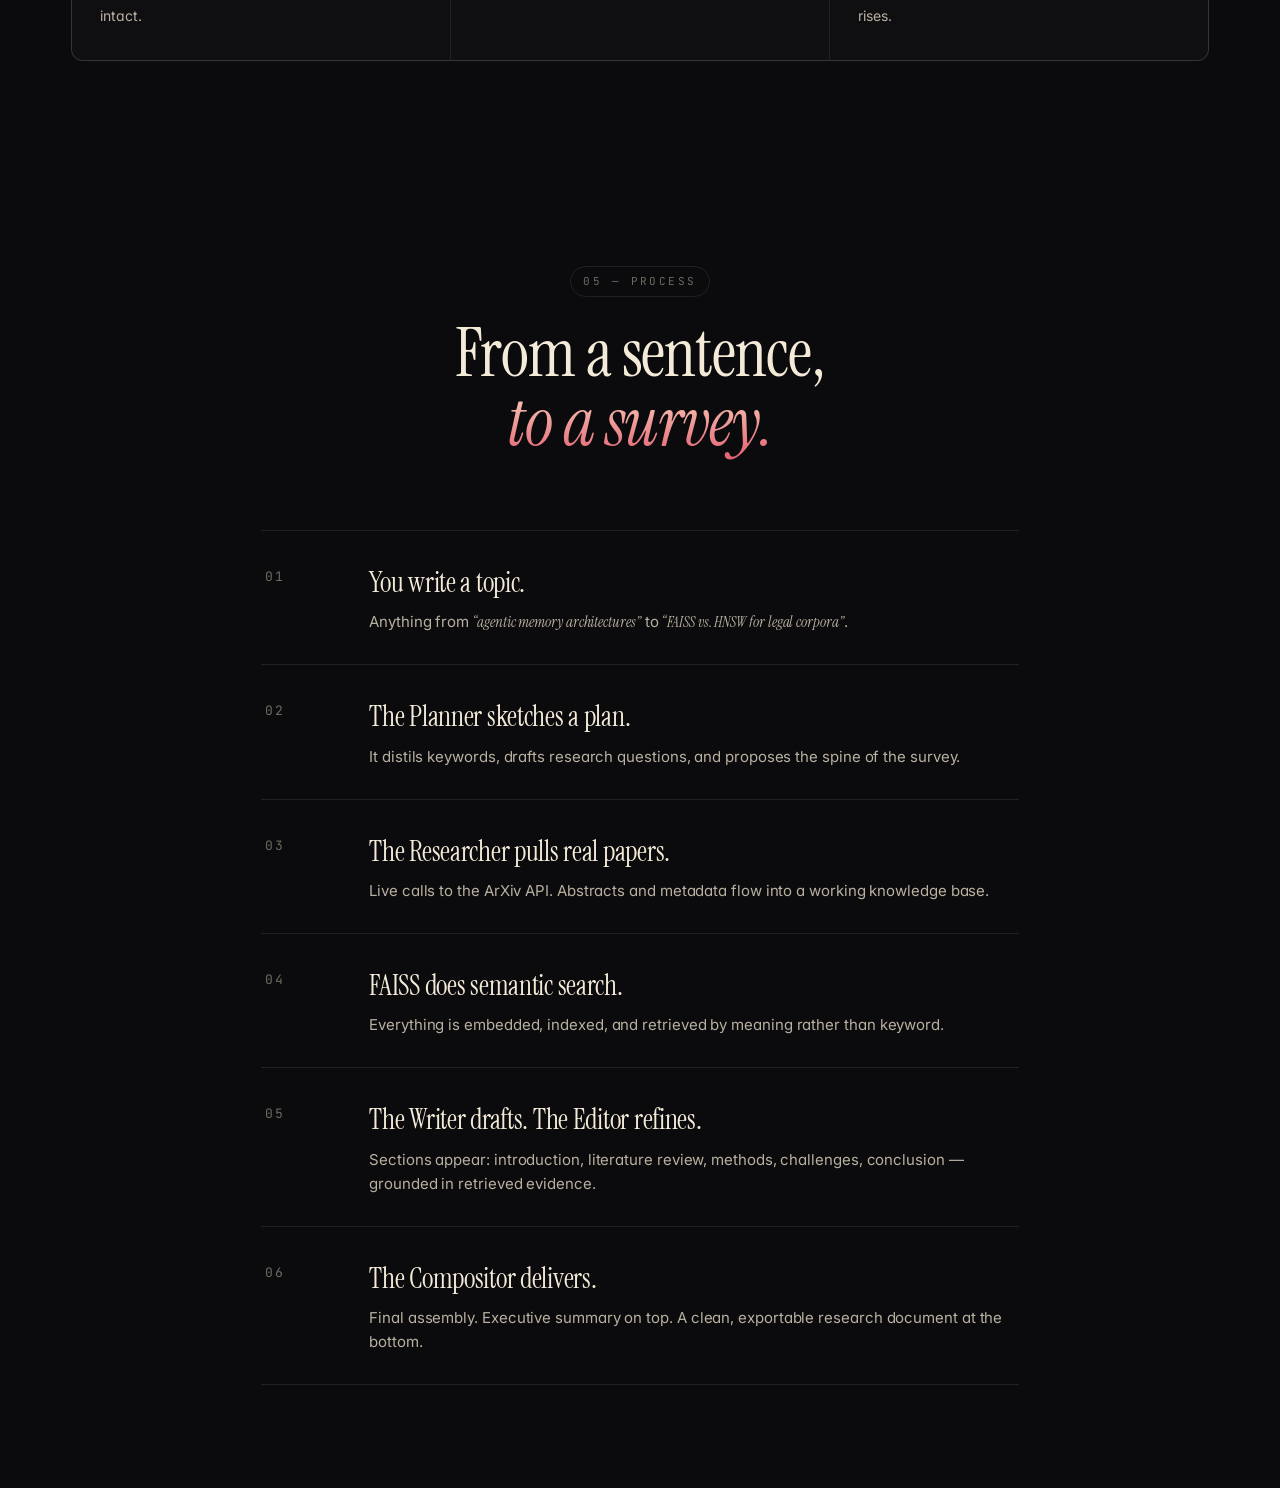
==== commit 376b707d: "Remove the closing CTA section Dropped the 'Read the code. Run it. Break it.' card and its repo / ma" ====
--- a/docs/index.html
+++ b/docs/index.html
@@ -337,29 +337,6 @@
     </ol>
   </section>
 
-  <!-- ───────────────────  CTA  ─────────────────── -->
-  <section class="cta reveal">
-    <div class="cta-inner">
-      <h2 class="cta-title">
-        Read the code. <em>Run it. Break it.</em>
-      </h2>
-      <p class="cta-sub">
-        The full pipeline lives in a single repository — agents, retrieval,
-        model loading, and the script that ties it all together.
-      </p>
-      <div class="cta-row">
-        <a class="btn-primary" href="https://github.com/hrishitapanjetha/Multi-Agent-Research-Pipeline-using-LLM-and-RAG" target="_blank" rel="noopener">
-          <span class="btn-label">Open the repository</span>
-          <span class="btn-icon" aria-hidden="true">
-            <svg viewBox="0 0 24 24" width="16" height="16"><path d="M5 12h14M13 5l7 7-7 7" fill="none" stroke="currentColor" stroke-width="1.6" stroke-linecap="round" stroke-linejoin="round"/></svg>
-          </span>
-        </a>
-        <a class="btn-ghost" href="https://github.com/hrishitapanjetha/Multi-Agent-Research-Pipeline-using-LLM-and-RAG/blob/main/main.py" target="_blank" rel="noopener">
-          <span>Read main.py</span>
-        </a>
-      </div>
-    </div>
-  </section>
 
 </main>
 
--- a/docs/style.css
+++ b/docs/style.css
@@ -554,51 +554,6 @@
 }
 
 /* ============================================================
-   CTA
-   ============================================================ */
-.cta { max-width: var(--maxw); margin: 0 auto; text-align: center; }
-.cta-inner {
-  position: relative;
-  border: 1px solid var(--line);
-  border-radius: 18px;
-  padding: clamp(50px, 7vw, 100px) clamp(28px, 5vw, 80px);
-  background:
-    radial-gradient(circle at 0% 0%, rgba(255, 179, 122, 0.10), transparent 50%),
-    radial-gradient(circle at 100% 100%, rgba(122, 42, 138, 0.18), transparent 55%),
-    #0d0d10;
-  overflow: hidden;
-}
-.cta-inner::after {
-  content: "";
-  position: absolute; inset: -1px;
-  border-radius: 18px;
-  padding: 1px;
-  background: linear-gradient(120deg, transparent 30%, rgba(255, 217, 184, 0.35), transparent 70%);
-  -webkit-mask: linear-gradient(#000 0 0) content-box, linear-gradient(#000 0 0);
-  -webkit-mask-composite: xor; mask-composite: exclude;
-  pointer-events: none;
-  opacity: 0.6;
-}
-.cta-title {
-  font-family: var(--serif);
-  font-weight: 400;
-  font-size: clamp(34px, 5vw, 60px);
-  line-height: 1.05;
-  margin: 0 0 18px;
-  letter-spacing: -0.015em;
-}
-.cta-title em { background: var(--grad-warm); -webkit-background-clip: text; background-clip: text; color: transparent; }
-.cta-sub {
-  color: var(--ink-dim);
-  font-size: clamp(15px, 1.3vw, 17px);
-  max-width: 560px;
-  margin: 0 auto 32px;
-}
-.cta-row {
-  display: flex; gap: 14px; justify-content: center; flex-wrap: wrap;
-}
-
-/* ============================================================
    STUDIO (working input + live progress + report viewer)
    ============================================================ */
 .studio { max-width: var(--maxw); margin: 0 auto; }
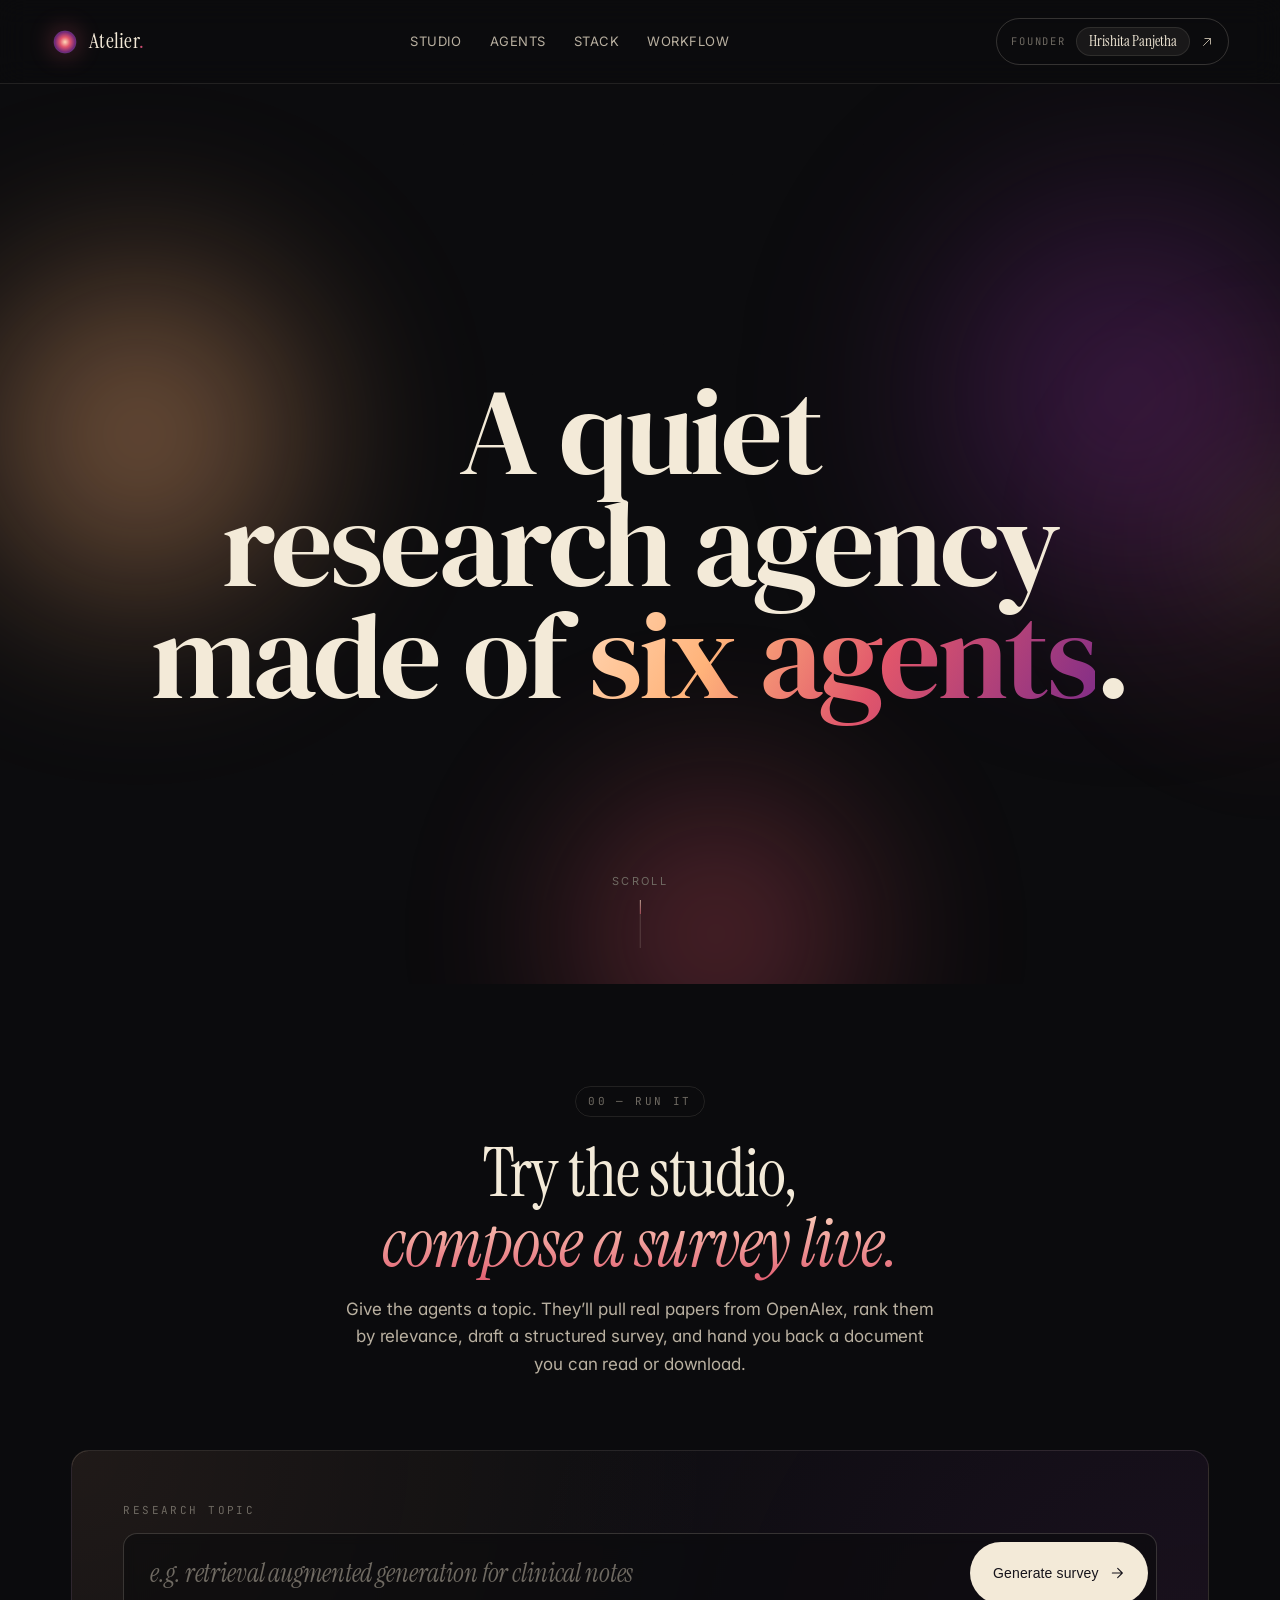
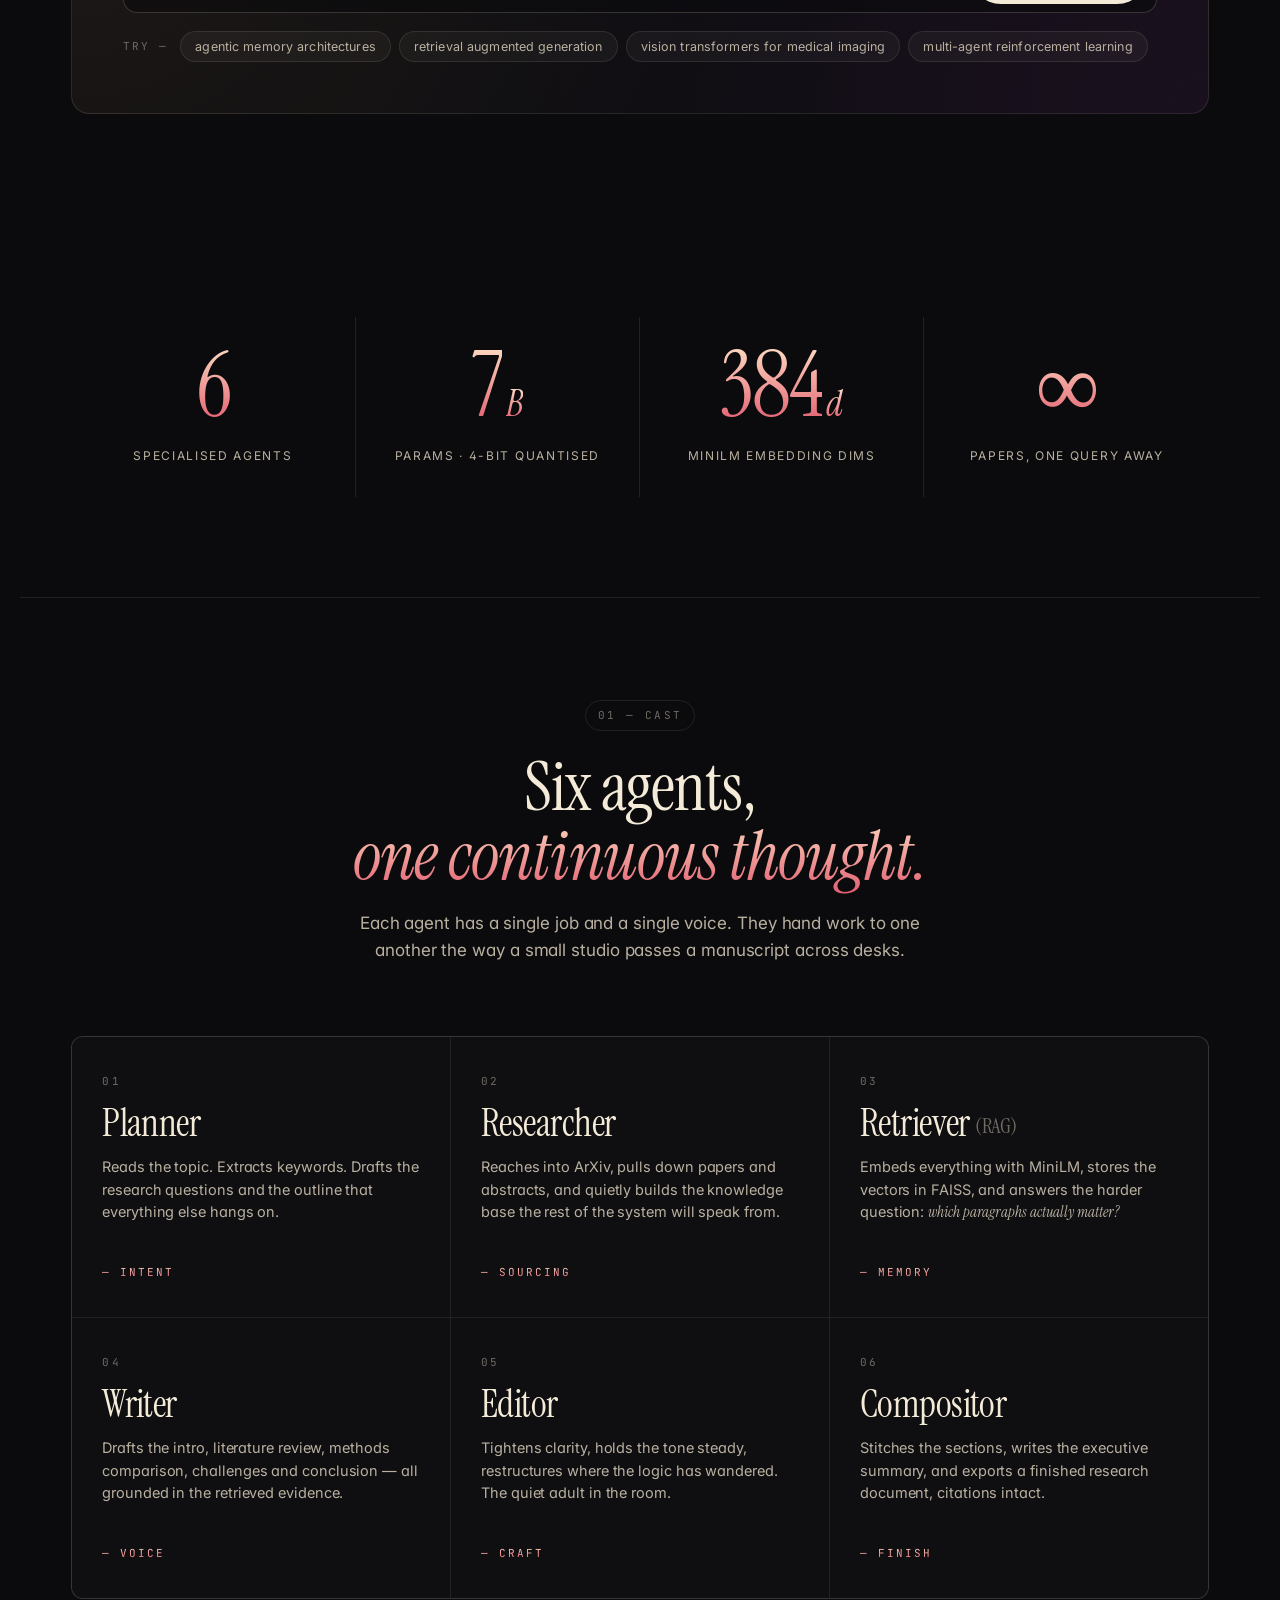
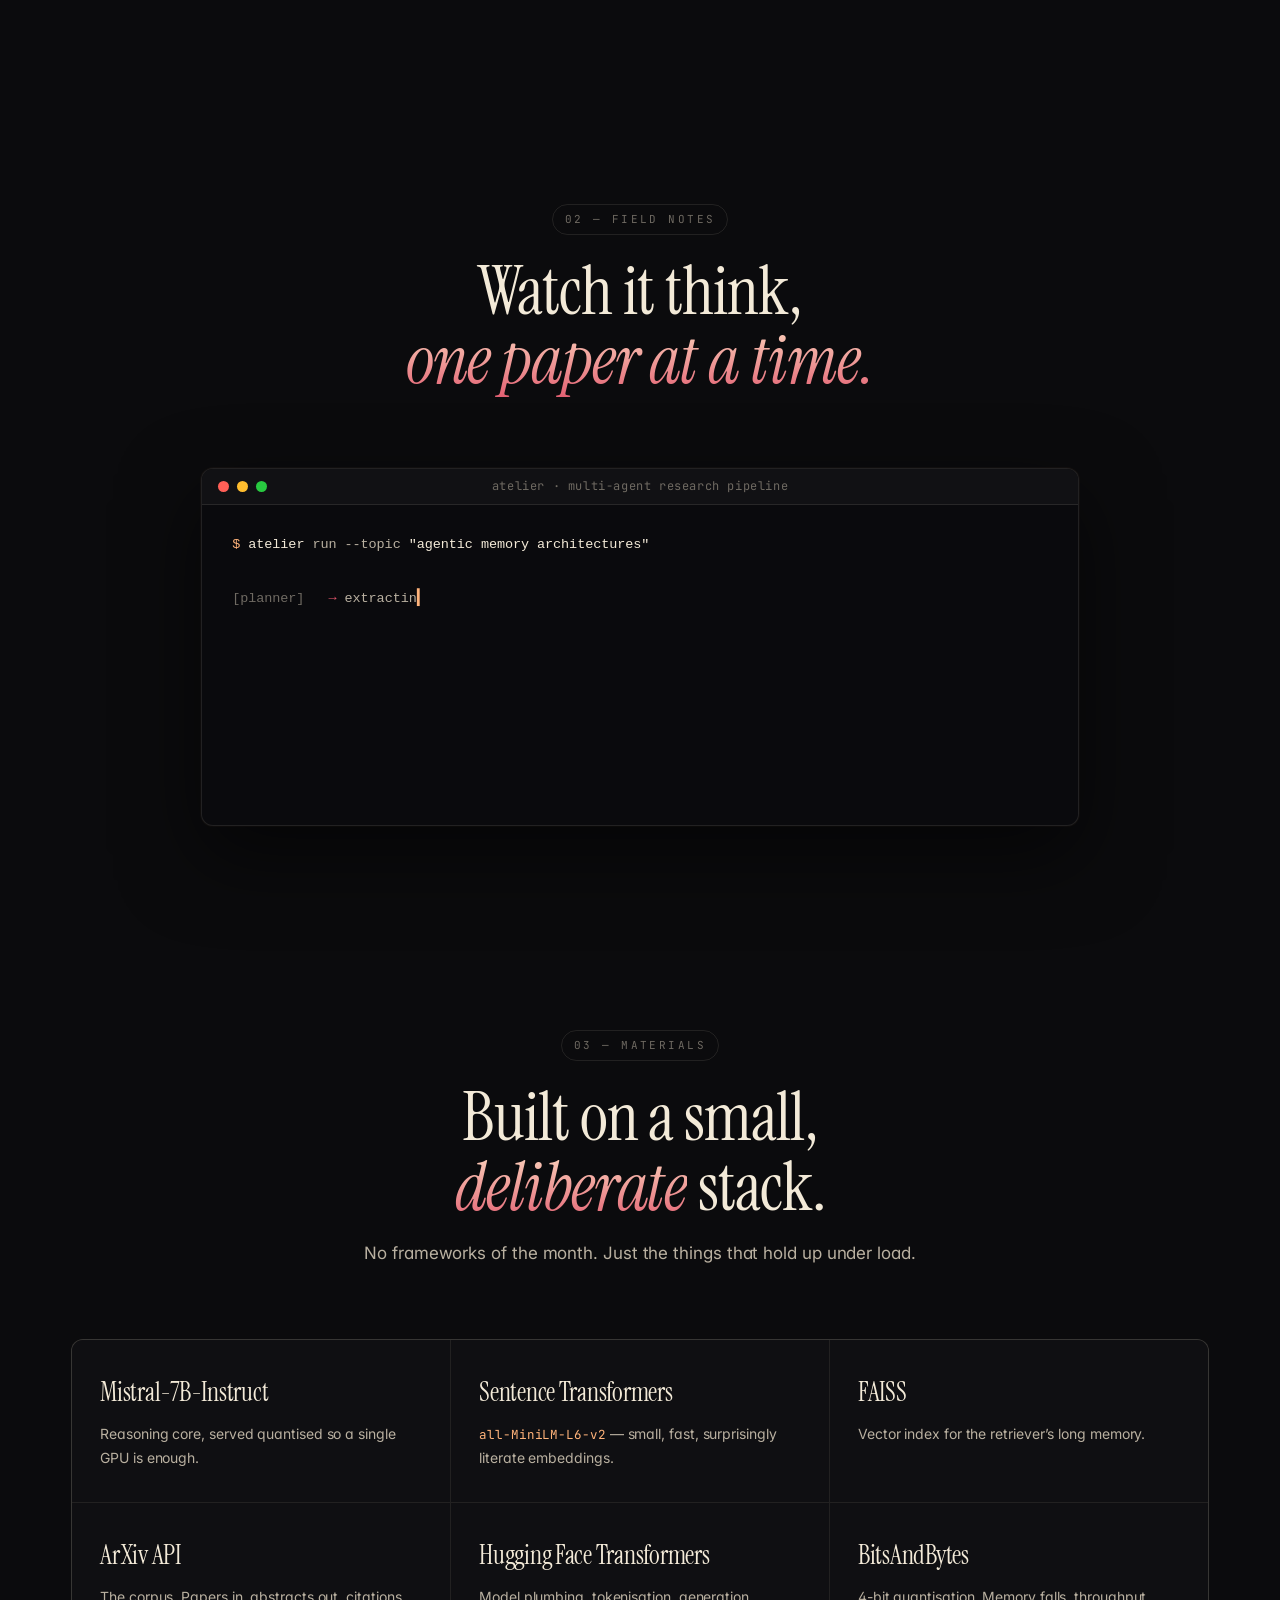
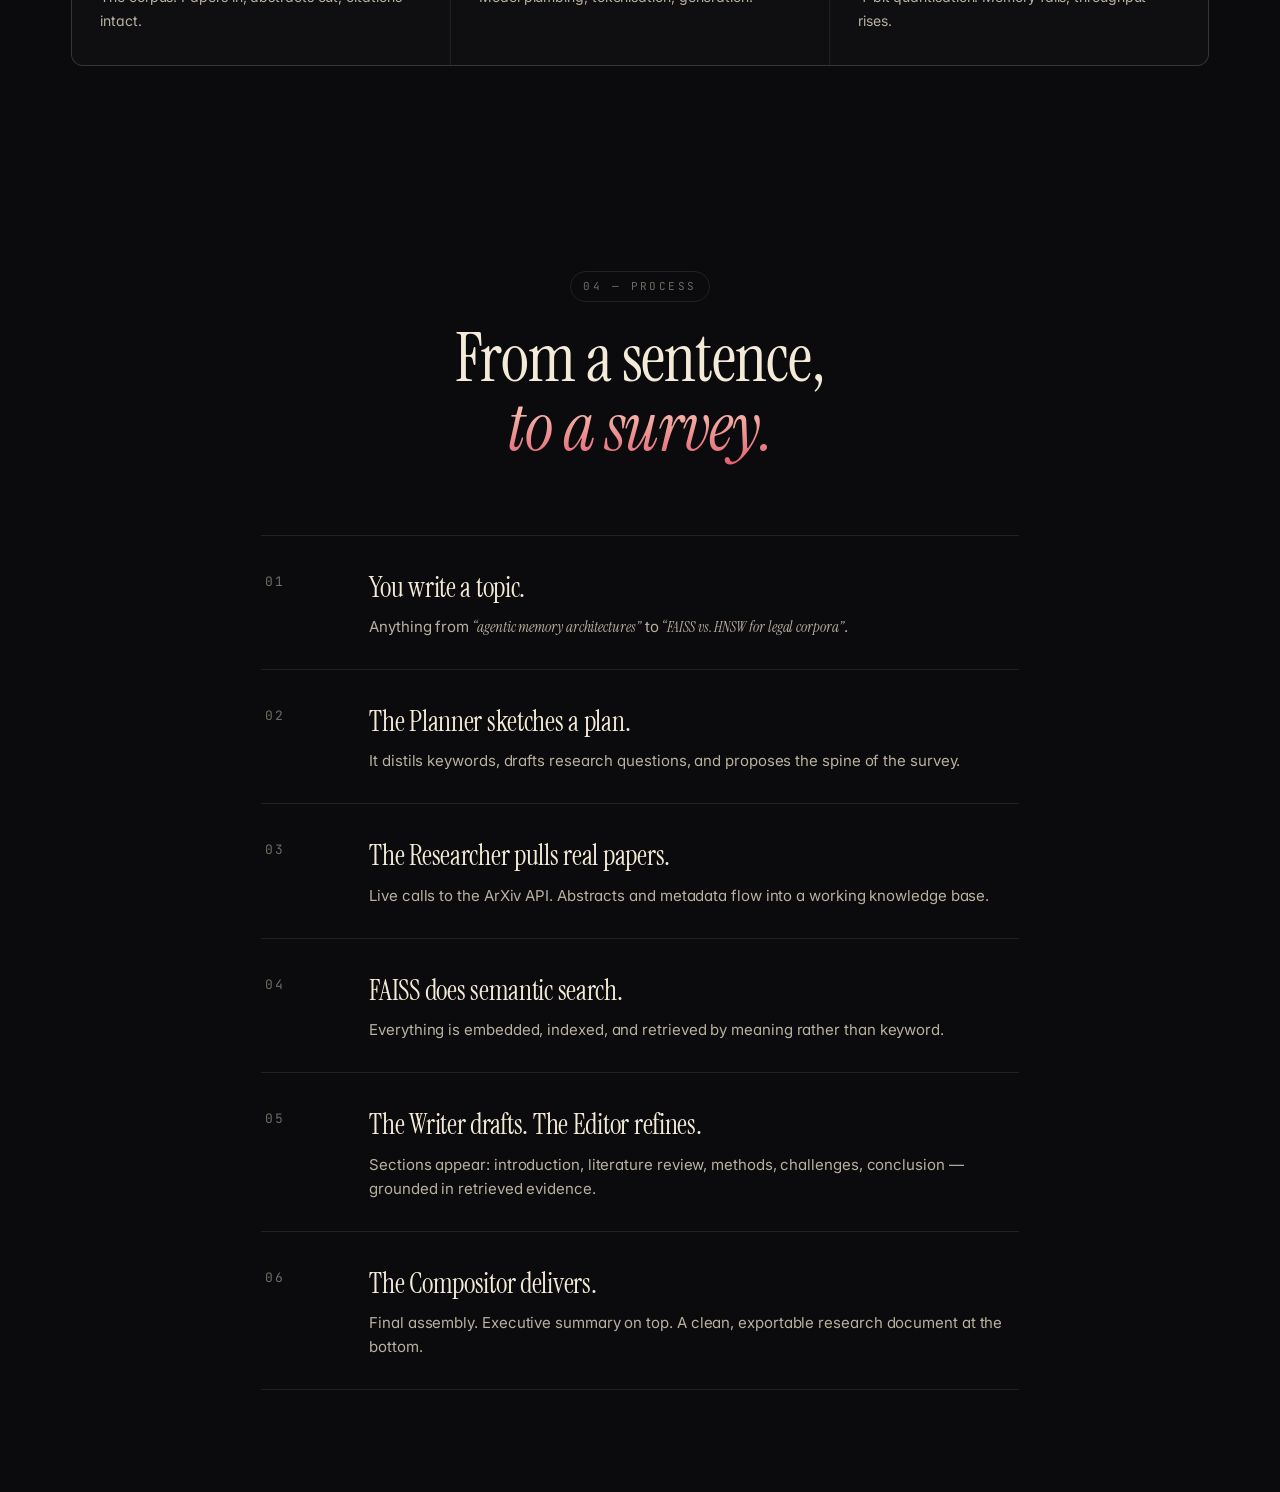
==== commit e4c6447b: "Renumber kickers and swap GitHub pill for founder credit With the Pipeline section gone the kickers " ====
--- a/docs/index.html
+++ b/docs/index.html
@@ -58,8 +58,9 @@
     <a href="#stack">Stack</a>
     <a href="#workflow">Workflow</a>
   </nav>
-  <a class="cta-mini" href="https://github.com/hrishitapanjetha/Multi-Agent-Research-Pipeline-using-LLM-and-RAG" target="_blank" rel="noopener">
-    <span>View on GitHub</span>
+  <a class="cta-mini" href="https://www.linkedin.com/in/hrishitapanjetha/" target="_blank" rel="noopener">
+    <span class="cta-mini-role">Founder</span>
+    <span class="cta-mini-name">Hrishita Panjetha</span>
     <svg viewBox="0 0 20 20" width="14" height="14" aria-hidden="true"><path d="M5 15 15 5M7 5h8v8" fill="none" stroke="currentColor" stroke-width="1.4" stroke-linecap="round" stroke-linejoin="round"/></svg>
   </a>
 </header>
@@ -287,7 +288,7 @@
   <!-- ───────────────────  TERMINAL  ─────────────────── -->
   <section class="terminal reveal">
     <header class="section-head">
-      <div class="kicker"><span>03 — Field notes</span></div>
+      <div class="kicker"><span>02 — Field notes</span></div>
       <h2 class="section-title">Watch it think,<br/><em>one paper at a time.</em></h2>
     </header>
 
@@ -305,7 +306,7 @@
   <!-- ───────────────────  STACK  ─────────────────── -->
   <section id="stack" class="stack reveal">
     <header class="section-head">
-      <div class="kicker"><span>04 — Materials</span></div>
+      <div class="kicker"><span>03 — Materials</span></div>
       <h2 class="section-title">Built on a small,<br/><em>deliberate</em> stack.</h2>
       <p class="section-lede">No frameworks of the month. Just the things that hold up under load.</p>
     </header>
@@ -323,7 +324,7 @@
   <!-- ───────────────────  WORKFLOW  ─────────────────── -->
   <section id="workflow" class="workflow reveal">
     <header class="section-head">
-      <div class="kicker"><span>05 — Process</span></div>
+      <div class="kicker"><span>04 — Process</span></div>
       <h2 class="section-title">From a sentence,<br/><em>to a survey.</em></h2>
     </header>
 
--- a/docs/style.css
+++ b/docs/style.css
@@ -117,17 +117,34 @@
 .nav-links a:hover::after { transform: scaleX(1); }
 
 .cta-mini {
-  display: inline-flex; align-items: center; gap: 8px;
-  padding: 10px 16px;
+  display: inline-flex; align-items: center; gap: 10px;
+  padding: 8px 8px 8px 14px;
   border: 1px solid var(--line-strong);
   border-radius: 999px;
-  font-size: 13px; letter-spacing: 0.02em;
   color: var(--ink);
   transition: background .35s var(--ease), border-color .35s var(--ease), transform .25s var(--ease);
 }
-.cta-mini:hover { background: rgba(243, 234, 216, 0.06); border-color: rgba(243, 234, 216, 0.32); transform: translateY(-1px); }
-.cta-mini svg { transition: transform .3s var(--ease); }
-.cta-mini:hover svg { transform: translate(2px, -2px); }
+.cta-mini-role {
+  font-family: var(--mono);
+  font-size: 10.5px;
+  letter-spacing: 0.18em;
+  text-transform: uppercase;
+  color: var(--ink-mute);
+}
+.cta-mini-name {
+  font-family: var(--serif);
+  font-size: 15px;
+  line-height: 1;
+  letter-spacing: -0.005em;
+  background: rgba(243, 234, 216, 0.06);
+  border: 1px solid var(--line);
+  border-radius: 999px;
+  padding: 6px 12px;
+}
+.cta-mini:hover { background: rgba(243, 234, 216, 0.04); border-color: rgba(243, 234, 216, 0.32); transform: translateY(-1px); }
+.cta-mini:hover .cta-mini-name { border-color: rgba(255, 217, 184, 0.35); }
+.cta-mini svg { transition: transform .3s var(--ease); color: var(--ink-dim); margin-right: 6px; }
+.cta-mini:hover svg { transform: translate(2px, -2px); color: var(--ink); }
 
 /* ---------- layout sections ---------- */
 main { position: relative; z-index: 2; }
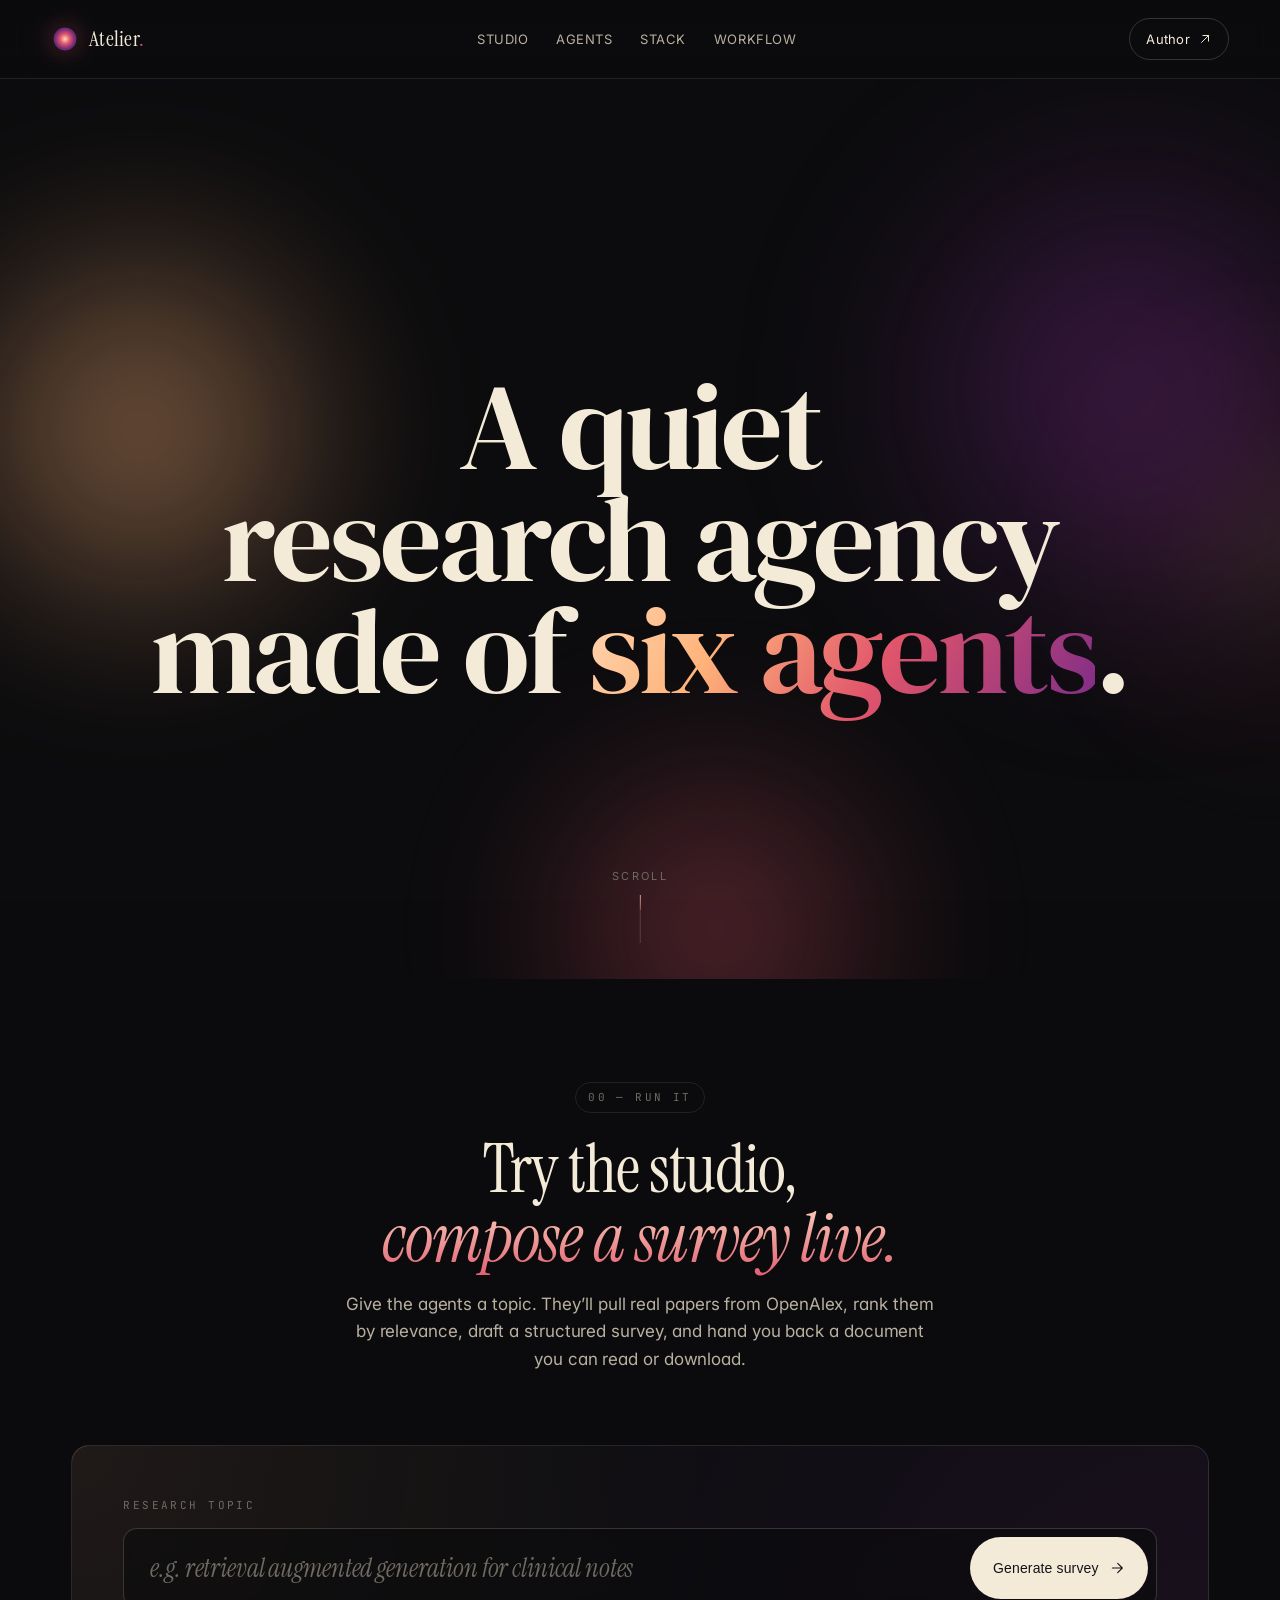
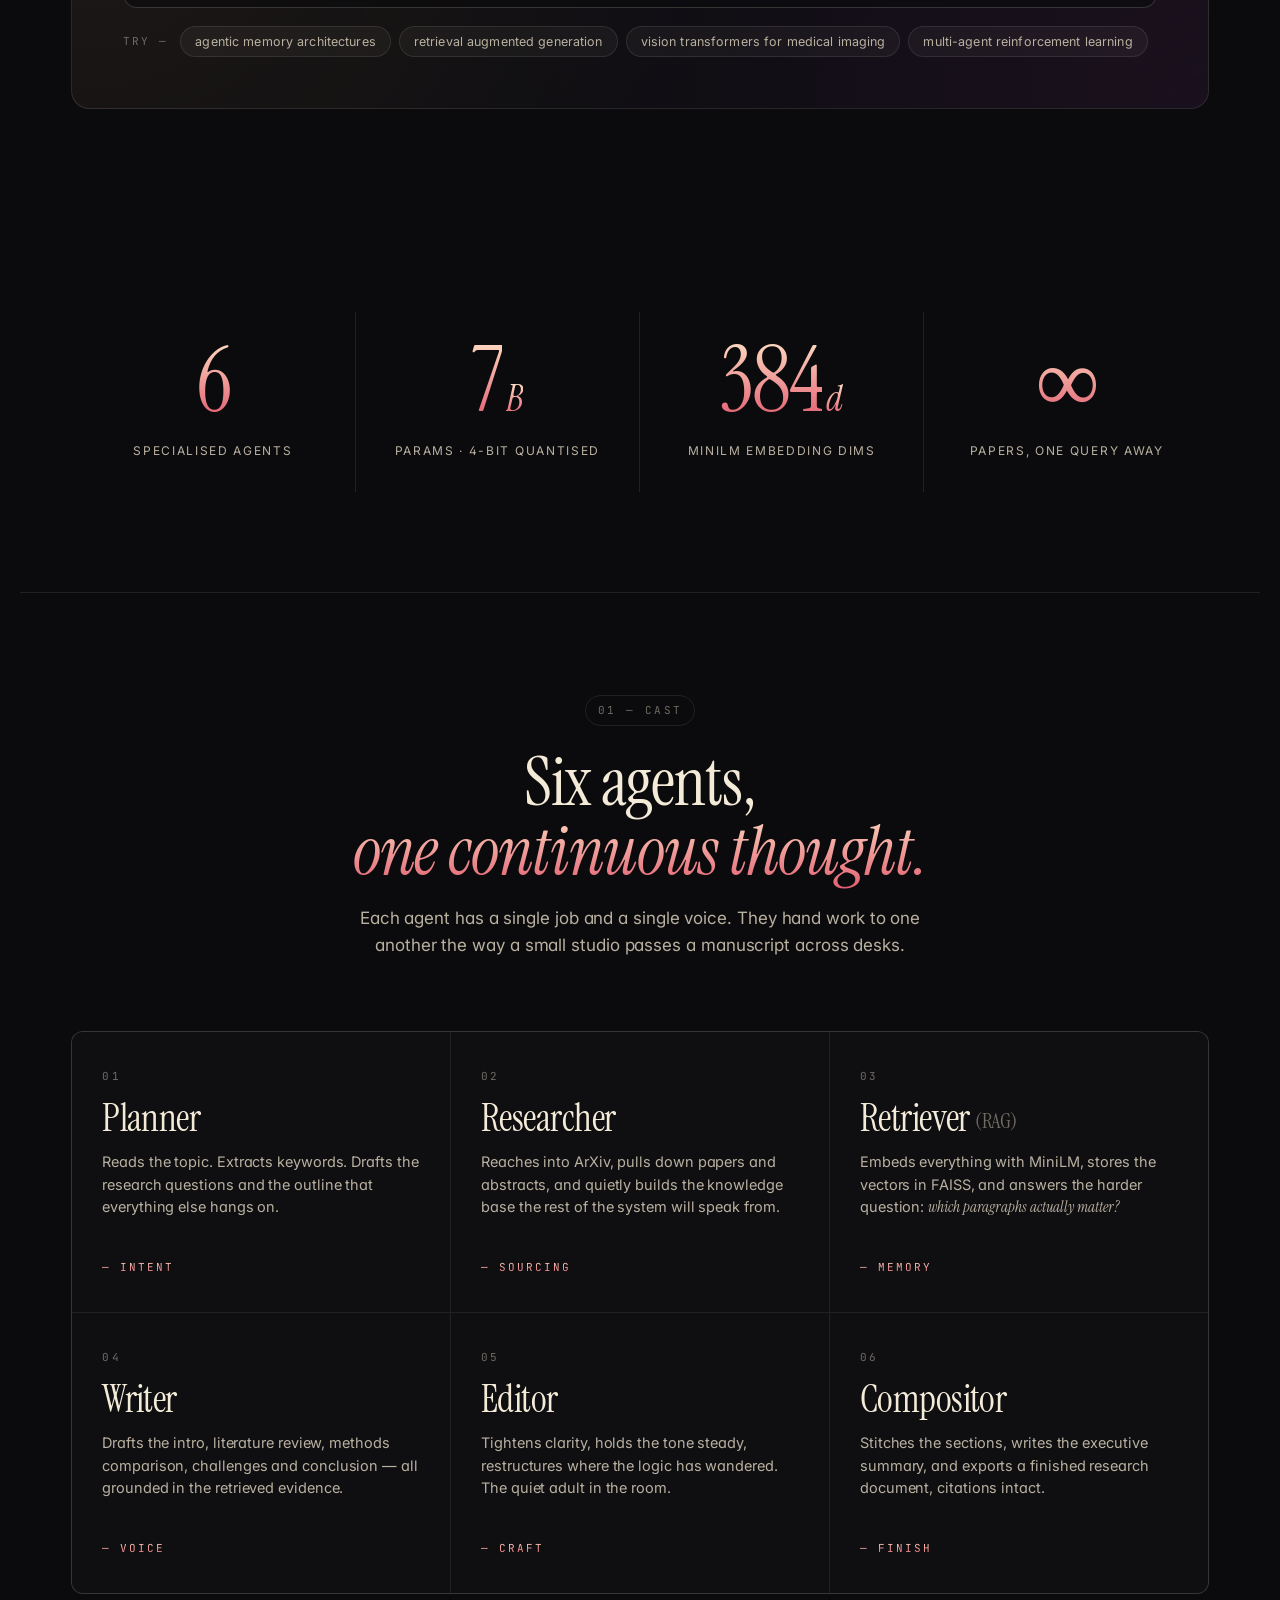
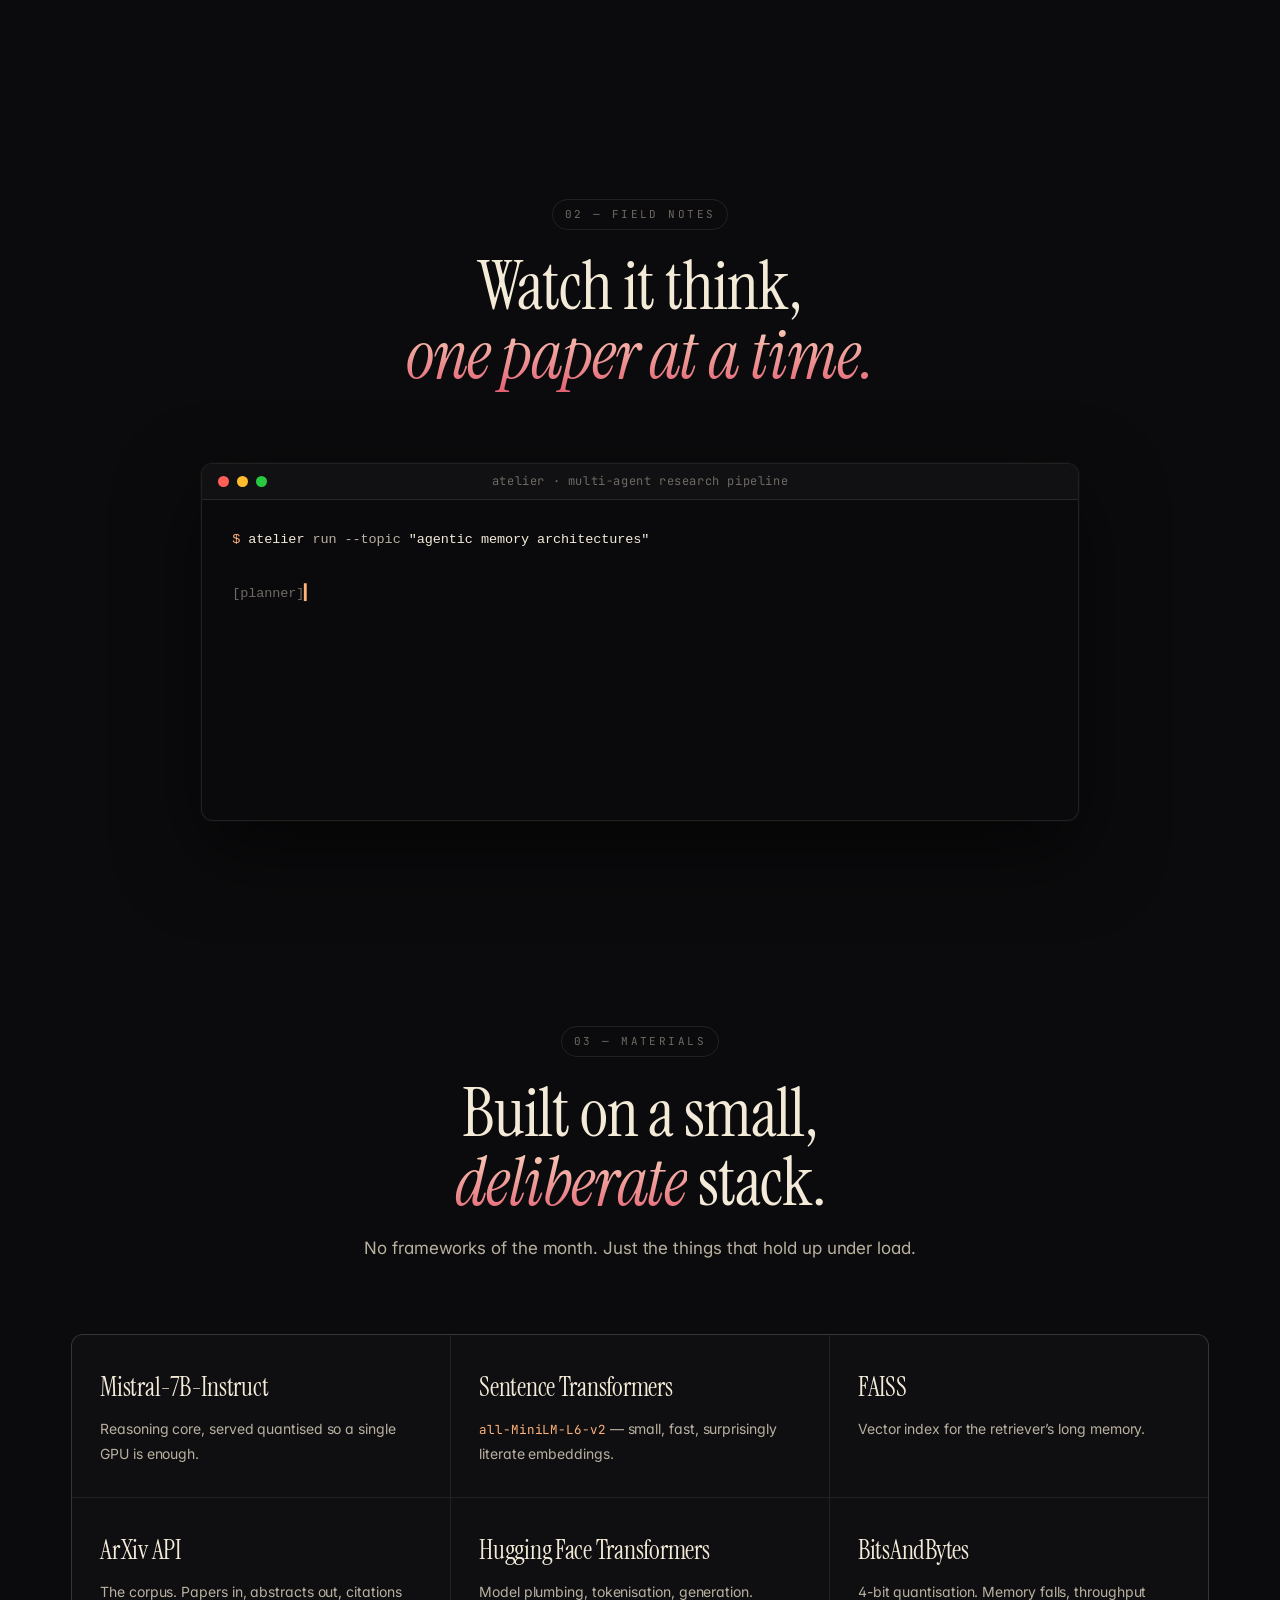
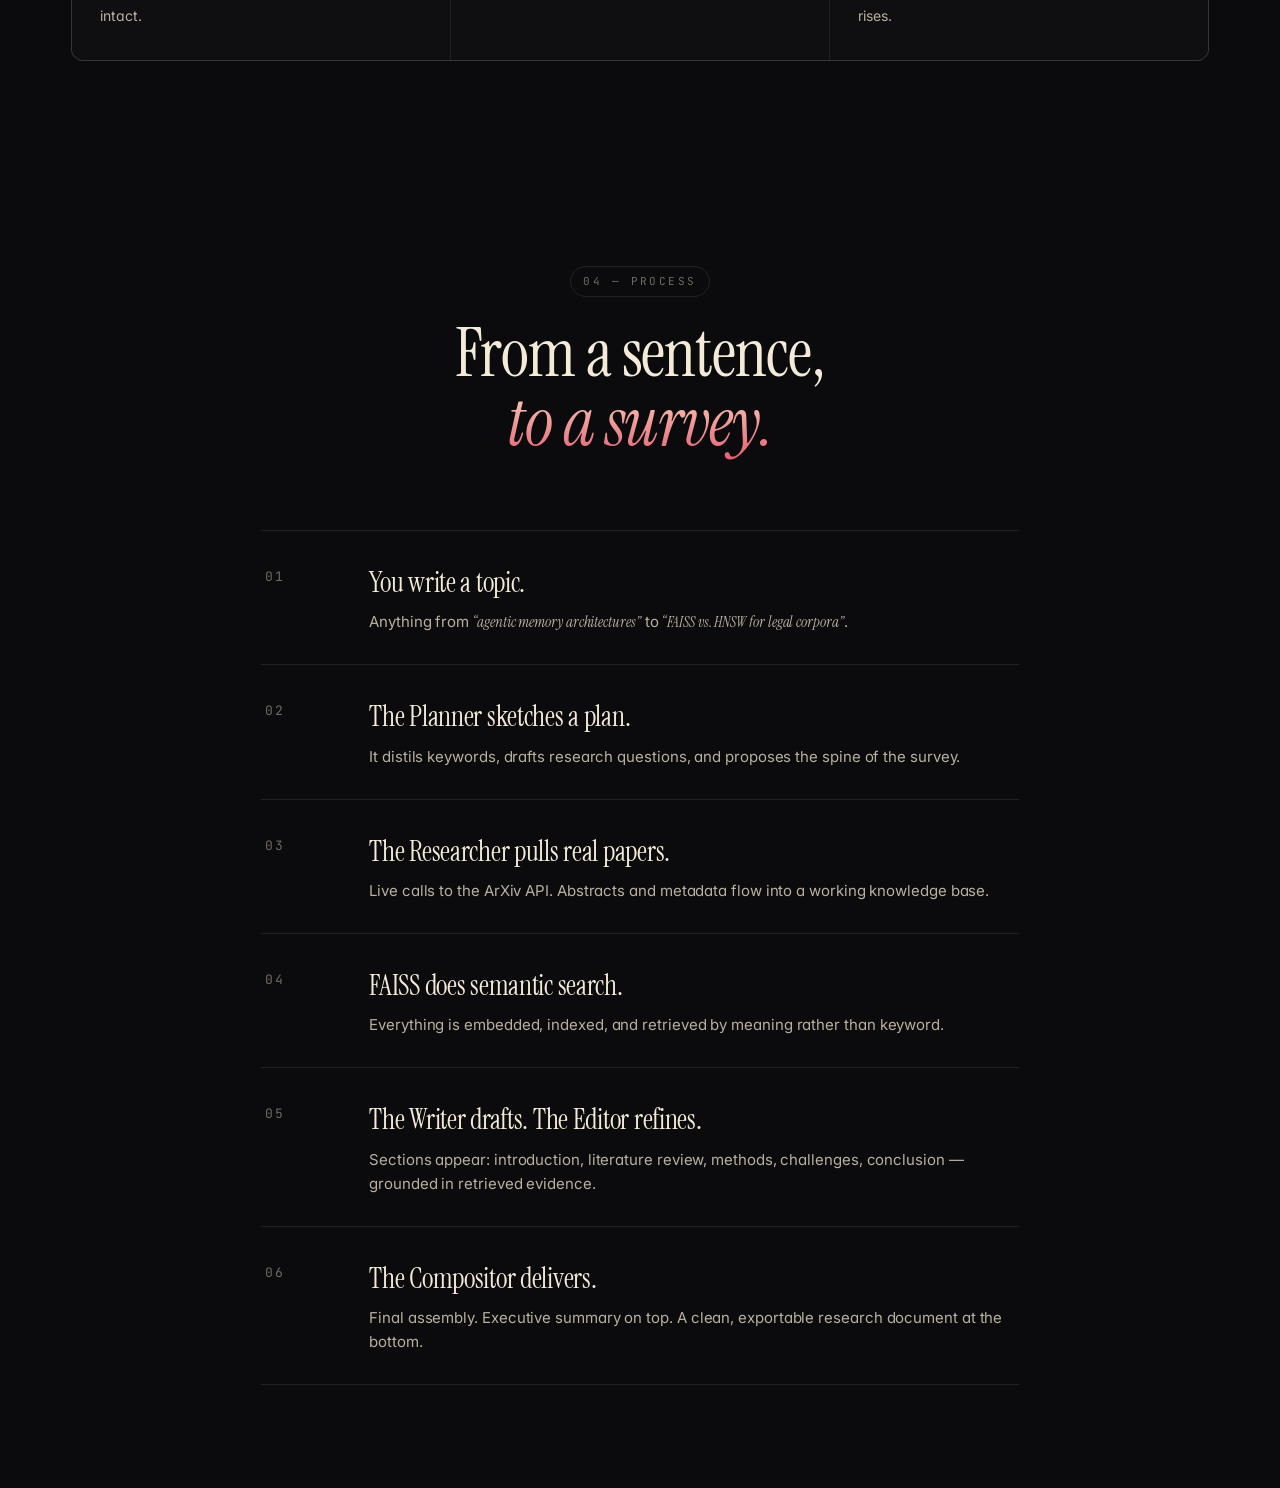
==== commit af1e3dd7: "Simplify nav pill to just 'Author'" ====
--- a/docs/index.html
+++ b/docs/index.html
@@ -59,8 +59,7 @@
     <a href="#workflow">Workflow</a>
   </nav>
   <a class="cta-mini" href="https://www.linkedin.com/in/hrishitapanjetha/" target="_blank" rel="noopener">
-    <span class="cta-mini-role">Founder</span>
-    <span class="cta-mini-name">Hrishita Panjetha</span>
+    <span>Author</span>
     <svg viewBox="0 0 20 20" width="14" height="14" aria-hidden="true"><path d="M5 15 15 5M7 5h8v8" fill="none" stroke="currentColor" stroke-width="1.4" stroke-linecap="round" stroke-linejoin="round"/></svg>
   </a>
 </header>
--- a/docs/style.css
+++ b/docs/style.css
@@ -117,34 +117,17 @@
 .nav-links a:hover::after { transform: scaleX(1); }
 
 .cta-mini {
-  display: inline-flex; align-items: center; gap: 10px;
-  padding: 8px 8px 8px 14px;
+  display: inline-flex; align-items: center; gap: 8px;
+  padding: 10px 16px;
   border: 1px solid var(--line-strong);
   border-radius: 999px;
+  font-size: 13px; letter-spacing: 0.02em;
   color: var(--ink);
   transition: background .35s var(--ease), border-color .35s var(--ease), transform .25s var(--ease);
 }
-.cta-mini-role {
-  font-family: var(--mono);
-  font-size: 10.5px;
-  letter-spacing: 0.18em;
-  text-transform: uppercase;
-  color: var(--ink-mute);
-}
-.cta-mini-name {
-  font-family: var(--serif);
-  font-size: 15px;
-  line-height: 1;
-  letter-spacing: -0.005em;
-  background: rgba(243, 234, 216, 0.06);
-  border: 1px solid var(--line);
-  border-radius: 999px;
-  padding: 6px 12px;
-}
-.cta-mini:hover { background: rgba(243, 234, 216, 0.04); border-color: rgba(243, 234, 216, 0.32); transform: translateY(-1px); }
-.cta-mini:hover .cta-mini-name { border-color: rgba(255, 217, 184, 0.35); }
-.cta-mini svg { transition: transform .3s var(--ease); color: var(--ink-dim); margin-right: 6px; }
-.cta-mini:hover svg { transform: translate(2px, -2px); color: var(--ink); }
+.cta-mini:hover { background: rgba(243, 234, 216, 0.06); border-color: rgba(243, 234, 216, 0.32); transform: translateY(-1px); }
+.cta-mini svg { transition: transform .3s var(--ease); }
+.cta-mini:hover svg { transform: translate(2px, -2px); }
 
 /* ---------- layout sections ---------- */
 main { position: relative; z-index: 2; }
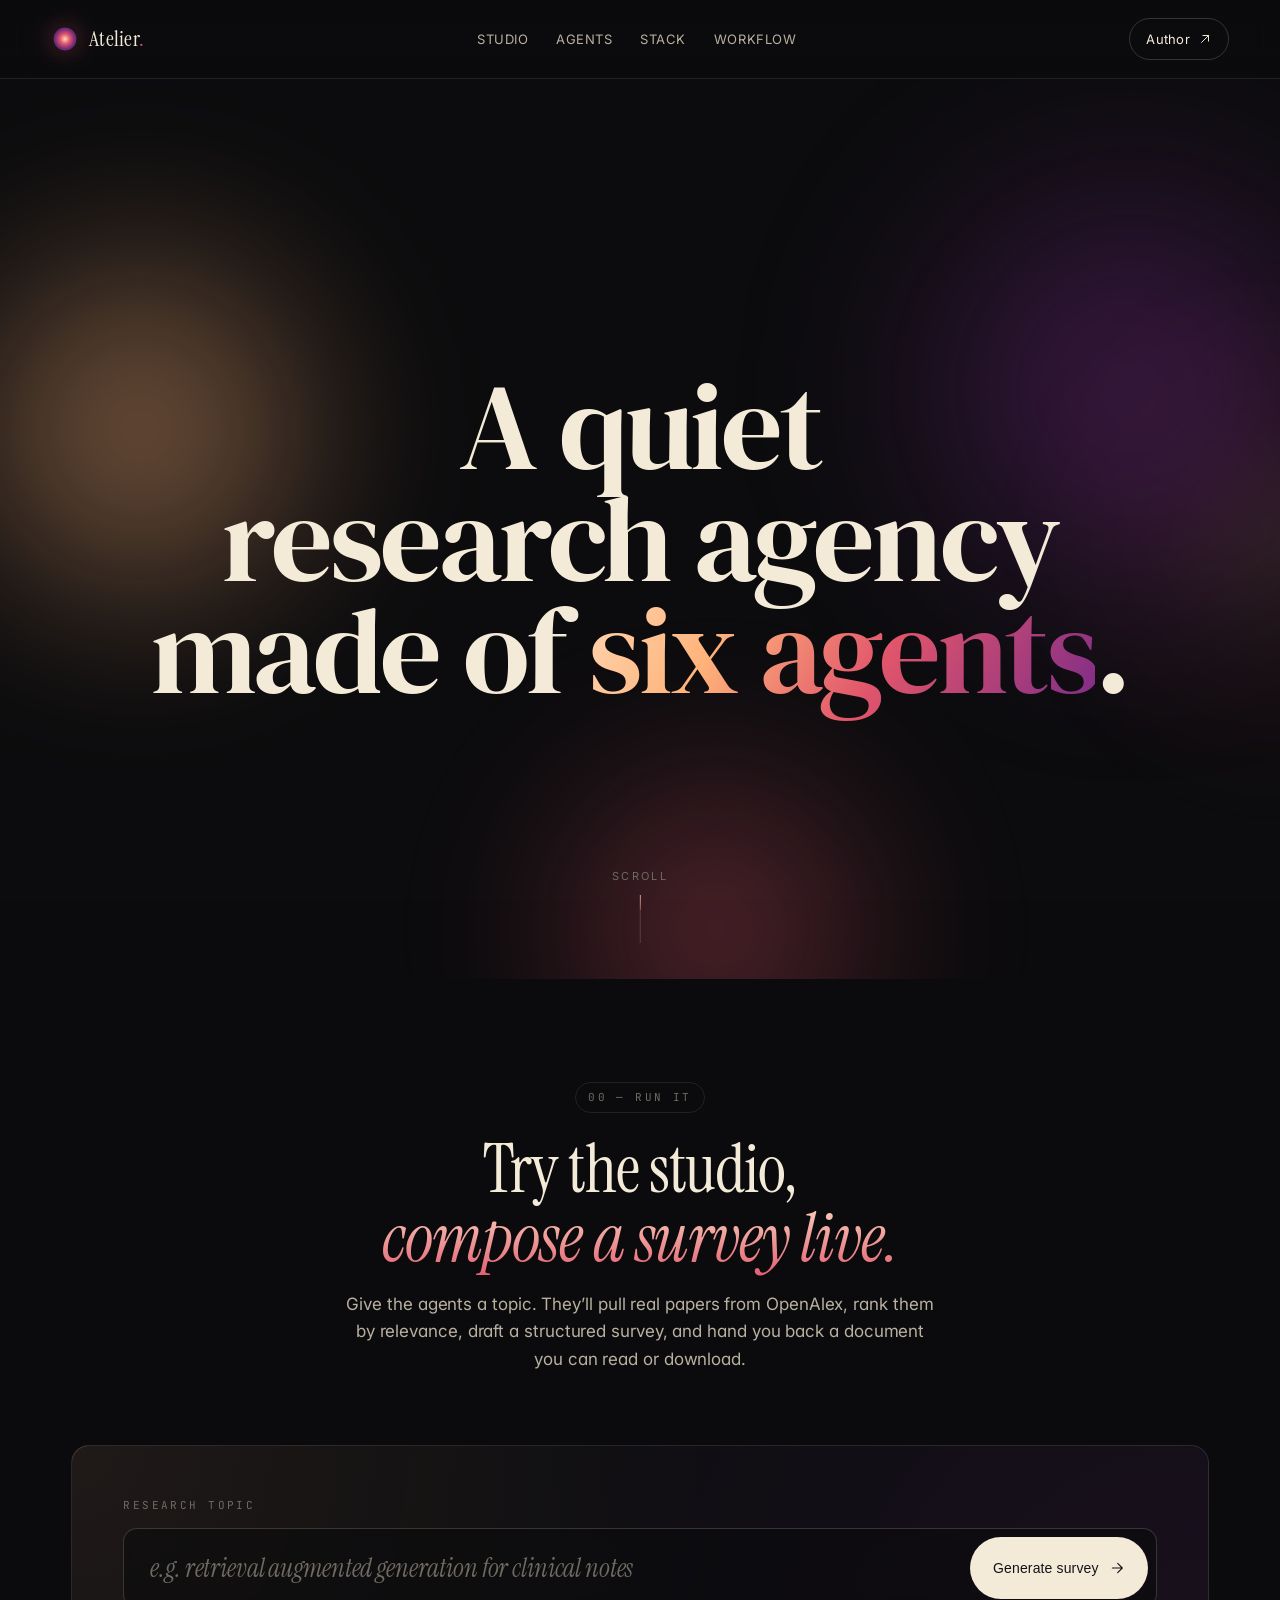
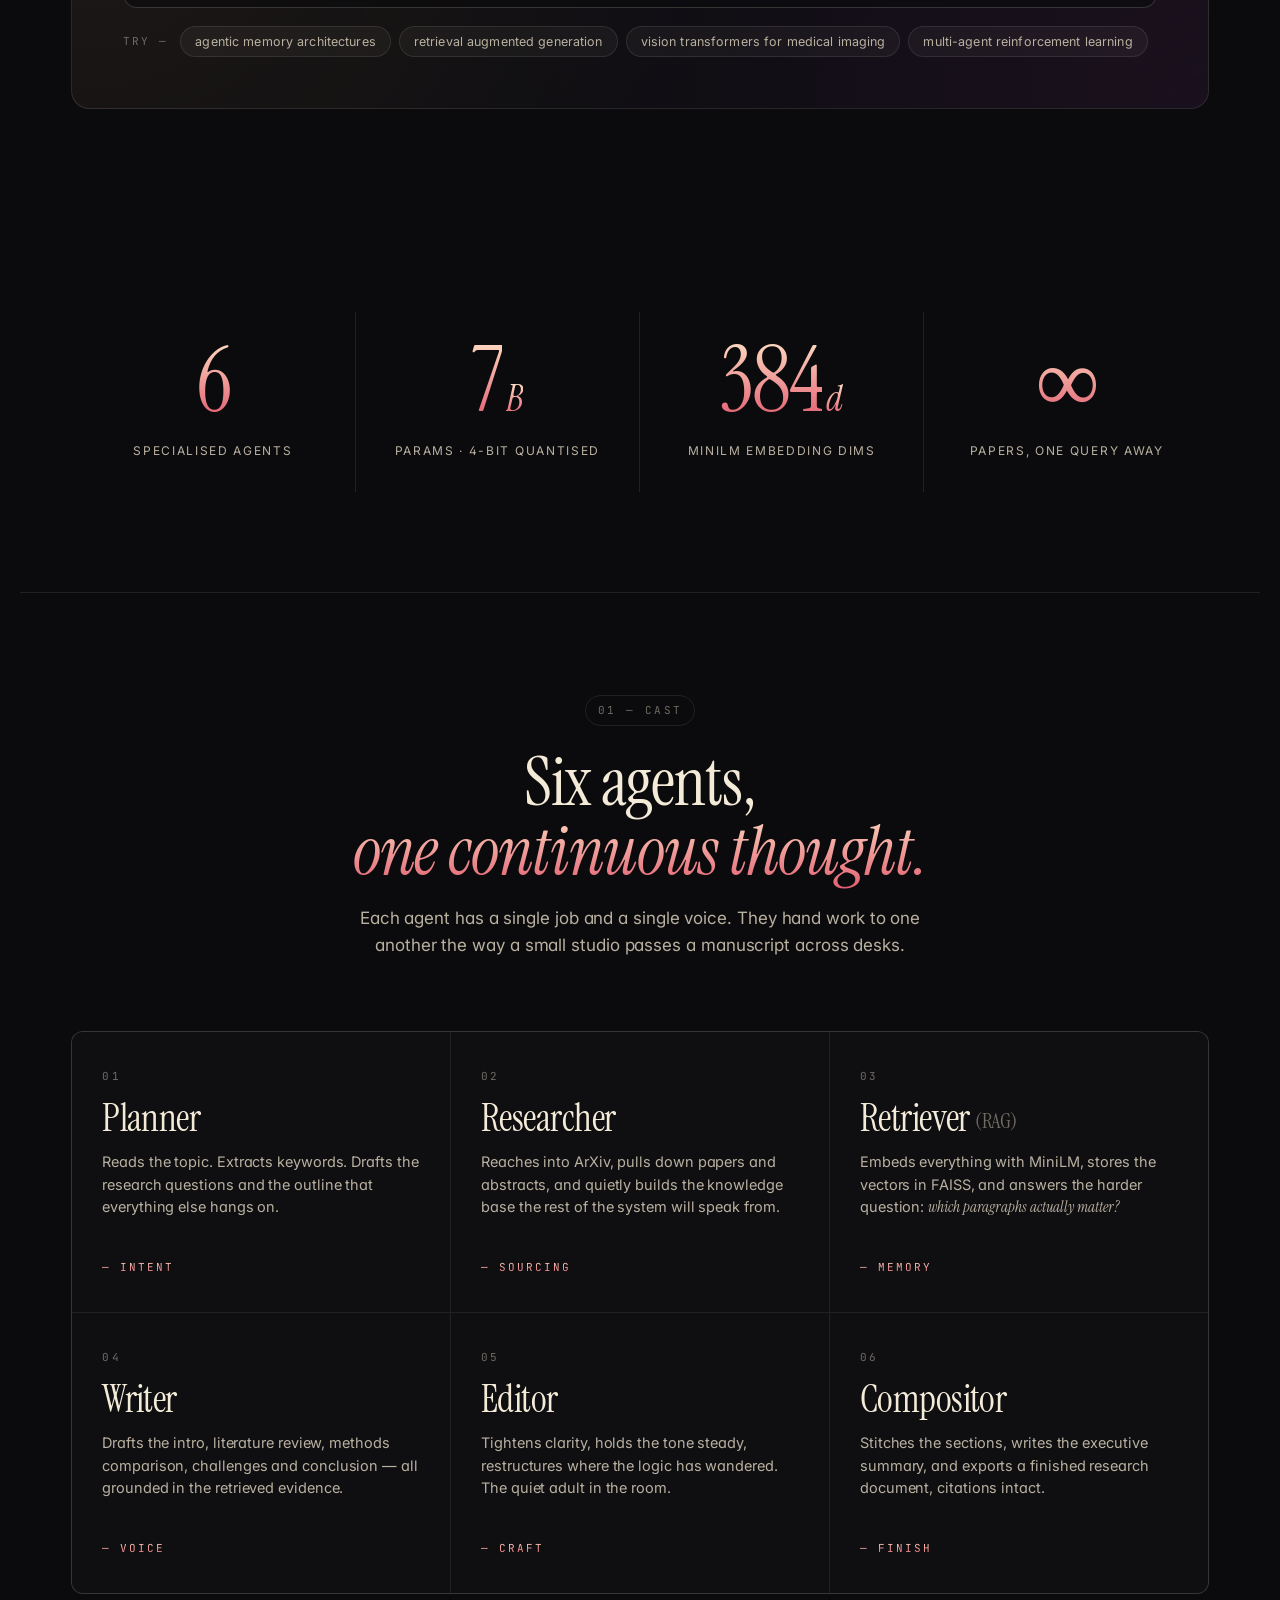
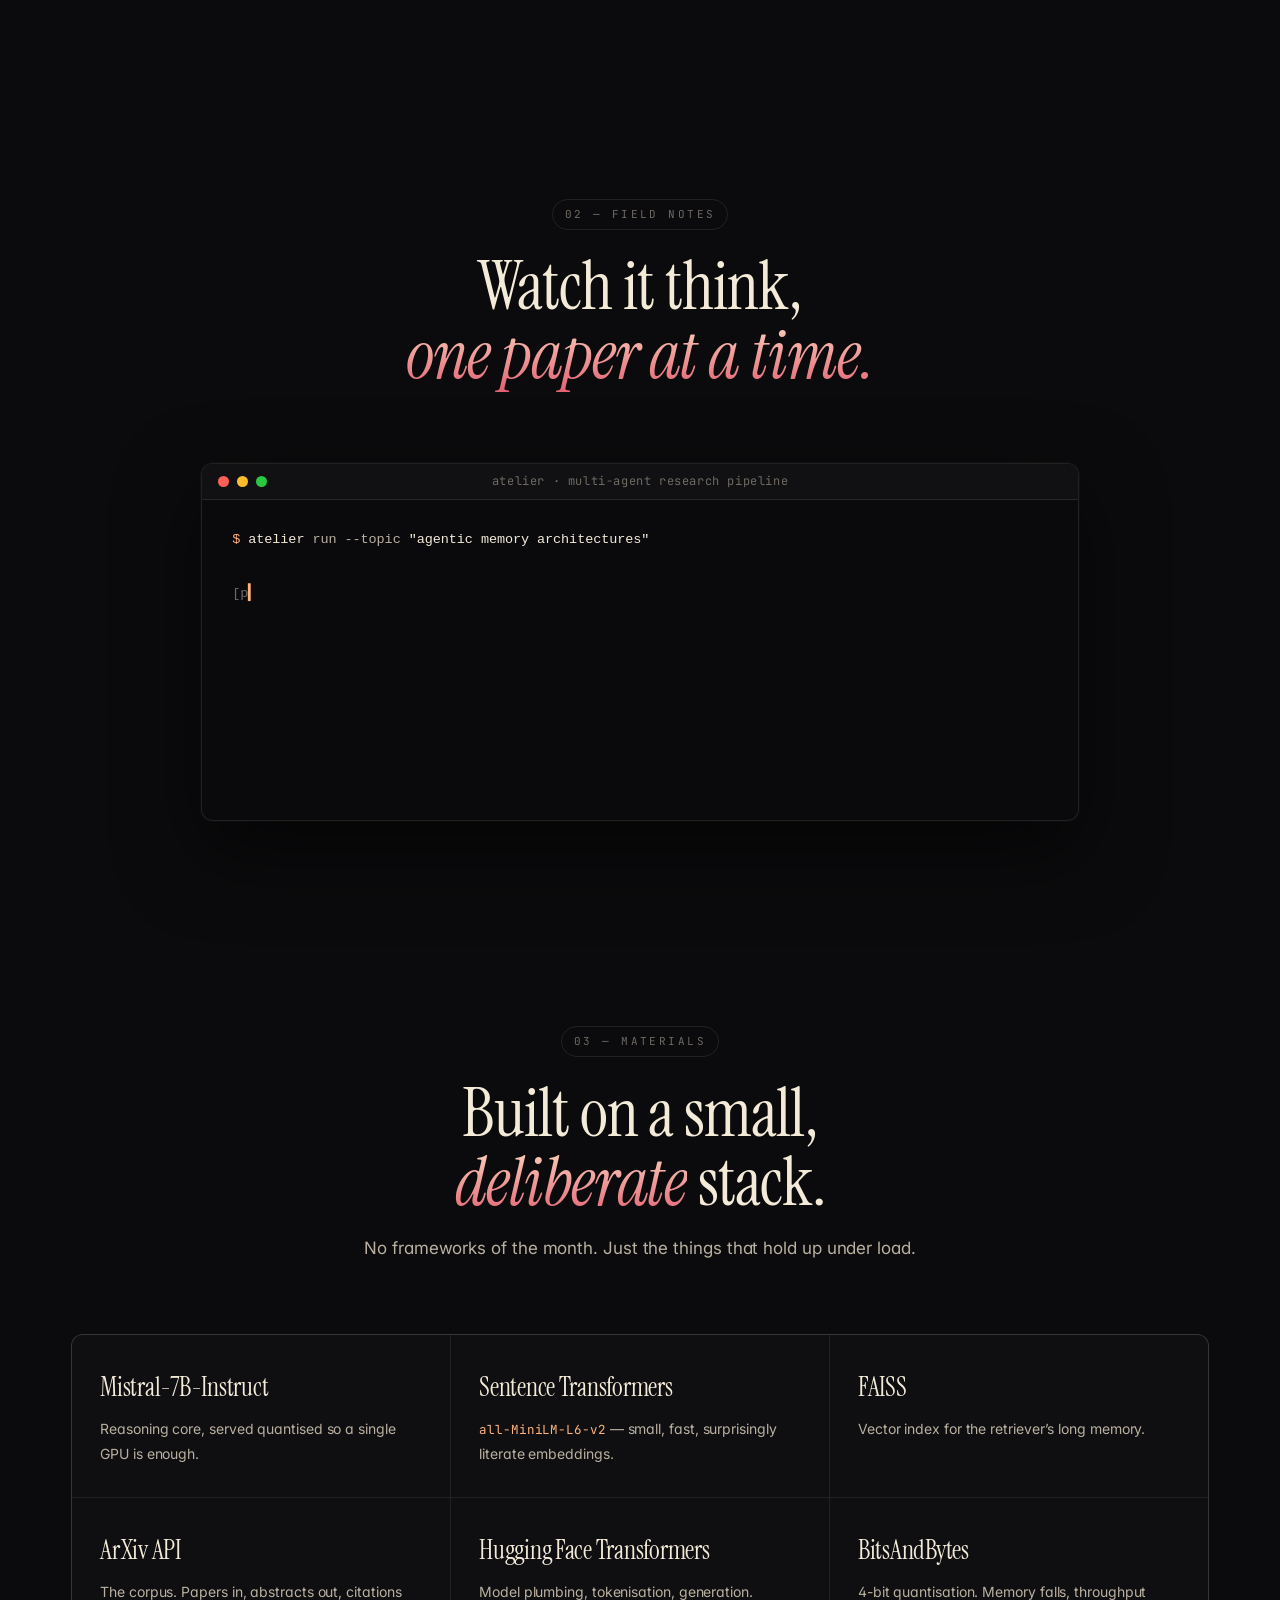
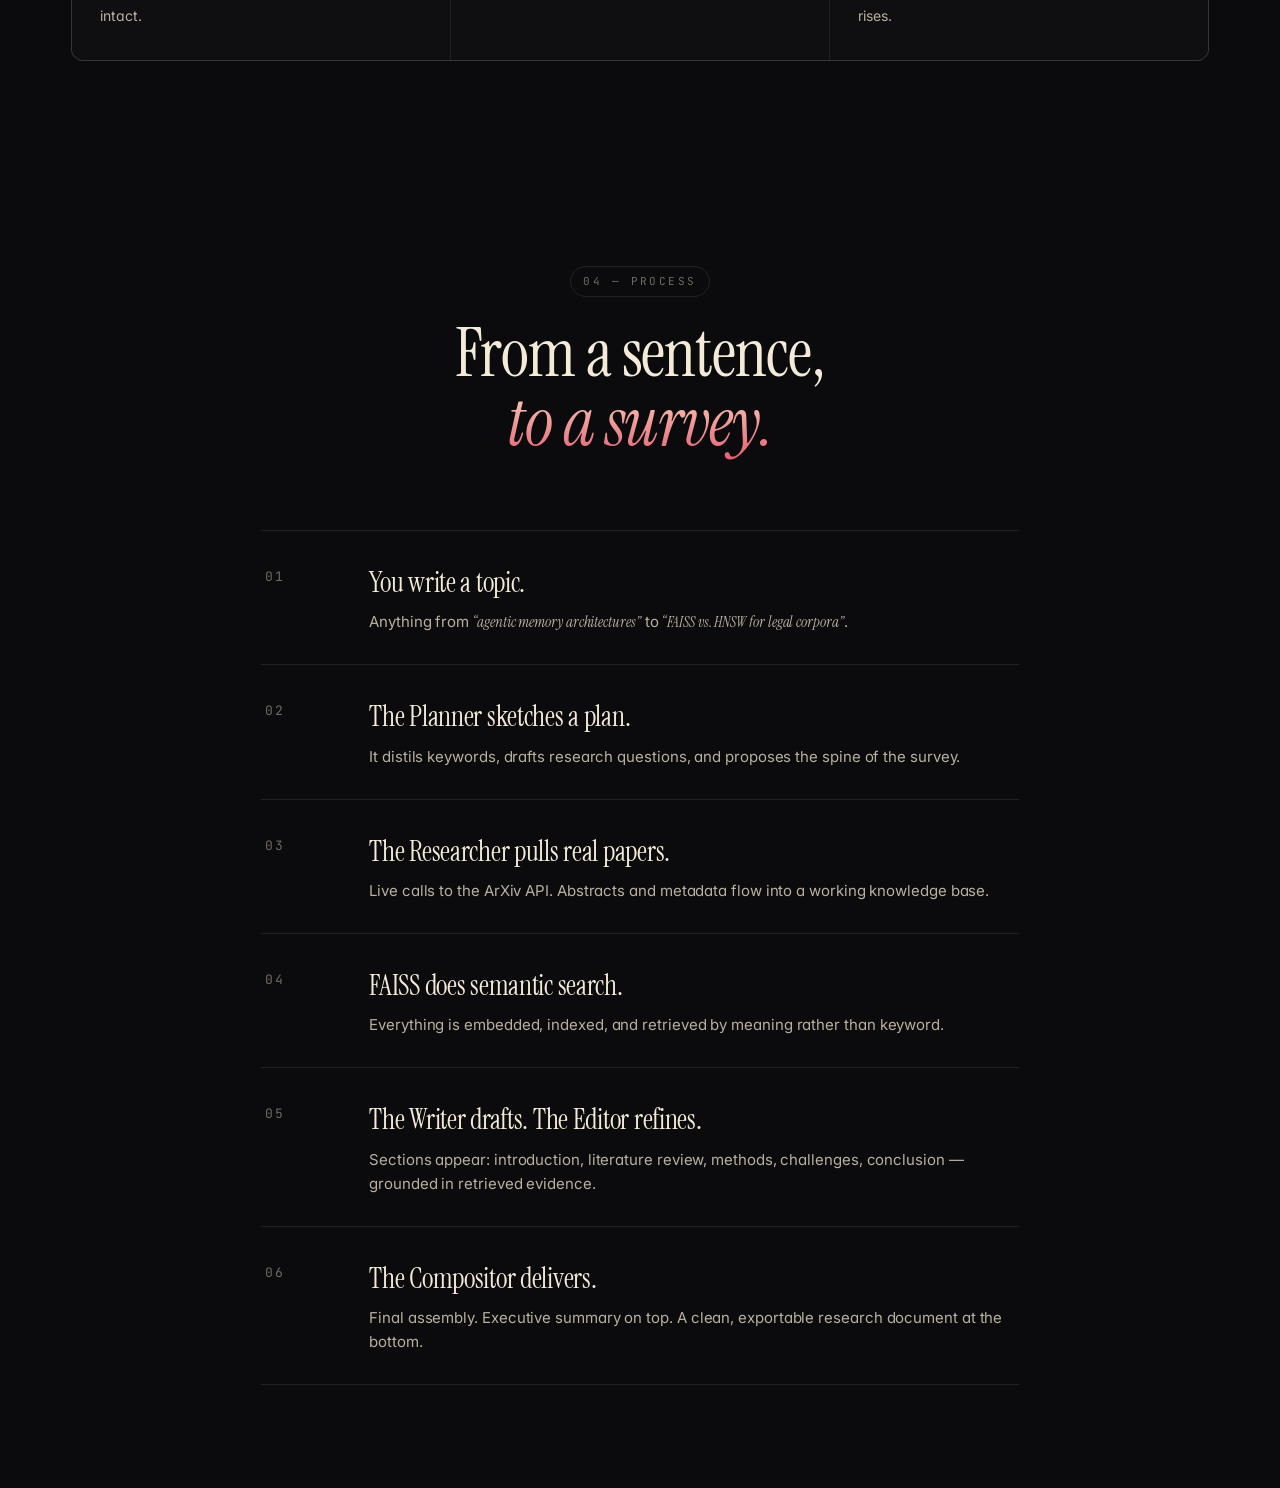
==== commit 91eb9469: "Fix PDF export: paginate via cloned print mirror The previous @media print rules combined 'visibilit" ====
--- a/docs/index.html
+++ b/docs/index.html
@@ -340,6 +340,9 @@
 
 </main>
 
+<!-- populated by JS on beforeprint; used by the PDF download path -->
+<div id="print-root" aria-hidden="true"></div>
+
 <script src="./script.js" defer></script>
 </body>
 </html>
--- a/docs/style.css
+++ b/docs/style.css
@@ -919,17 +919,134 @@
   font-size: 13px;
 }
 
-/* print: clean A4-ish output */
+/* print-only mirror of the report (populated by JS on beforeprint) */
+#print-root { display: none; }
+
 @media print {
-  body * { visibility: hidden !important; }
-  .report-doc, .report-doc * { visibility: visible !important; }
-  .report-doc {
-    position: absolute;
-    inset: 0;
-    max-height: none !important;
-    overflow: visible !important;
-    padding: 56px 64px !important;
-    background: #fff !important;
+  @page { margin: 16mm 14mm; size: A4; }
+  html, body { background: #fff !important; }
+  /* hide every direct child of body except the print mirror */
+  body > *:not(#print-root) { display: none !important; }
+  #print-root {
+    display: block !important;
+    color: #1a1a1a;
+    background: #fff;
+    font-family: "Inter", system-ui, sans-serif;
+    font-size: 10.5pt;
+    line-height: 1.6;
+    max-width: 100%;
+  }
+  /* report typography for print */
+  #print-root .doc-titleblock {
+    text-align: center;
+    border-bottom: 1pt solid #bbb;
+    padding-bottom: 14pt;
+    margin-bottom: 22pt;
+  }
+  #print-root .doc-eyebrow {
+    font-family: "JetBrains Mono", monospace;
+    font-size: 8.5pt; letter-spacing: 0.22em; text-transform: uppercase;
+    color: #777; margin-bottom: 10pt;
+  }
+  #print-root h1.doc-title {
+    font-family: "DM Serif Display", "Instrument Serif", serif;
+    font-weight: 400;
+    font-size: 26pt;
+    line-height: 1.1;
+    letter-spacing: -0.015em;
+    margin: 0 0 10pt;
+    color: #111;
+  }
+  #print-root .doc-byline {
+    font-size: 9pt; color: #666; font-style: italic;
+  }
+  #print-root h2 {
+    font-family: "DM Serif Display", "Instrument Serif", serif;
+    font-weight: 400;
+    font-size: 14.5pt;
+    margin: 18pt 0 6pt;
+    color: #111;
+    border-bottom: 0.5pt solid #ccc;
+    padding-bottom: 4pt;
+    page-break-after: avoid;
+  }
+  #print-root h3 {
+    font-family: "DM Serif Display", "Instrument Serif", serif;
+    font-weight: 400;
+    font-size: 12pt;
+    font-style: italic;
+    margin: 12pt 0 4pt;
+    color: #222;
+    page-break-after: avoid;
+  }
+  #print-root p {
+    margin: 0 0 8pt;
+    color: #1a1a1a;
+    text-align: justify;
+    hyphens: auto;
+    orphans: 3; widows: 3;
+  }
+  #print-root ul, #print-root ol {
+    margin: 0 0 10pt; padding-left: 16pt;
+  }
+  #print-root li { margin-bottom: 3pt; }
+  #print-root .doc-abstract {
+    background: #f6f2e8;
+    border-left: 2pt solid #b8541e;
+    padding: 10pt 14pt;
+    margin: 0 0 18pt;
+    border-radius: 2pt;
+    page-break-inside: avoid;
+  }
+  #print-root .doc-abstract h2 {
+    font-family: "Inter", sans-serif;
+    font-size: 9pt;
+    text-transform: uppercase;
+    letter-spacing: 0.16em;
+    color: #777;
+    border: 0; padding: 0; margin: 0 0 6pt;
+  }
+  #print-root cite, #print-root .cite {
+    color: #b8541e;
+    font-style: normal;
+    font-weight: 500;
+    font-size: 0.86em;
+  }
+  #print-root section { page-break-inside: avoid; }
+  #print-root .doc-references { page-break-before: auto; }
+  #print-root .doc-references ol {
+    list-style: none; padding-left: 0; counter-reset: ref;
+  }
+  #print-root .doc-references li {
+    counter-increment: ref;
+    padding-left: 30pt;
+    position: relative;
+    font-size: 9.5pt;
+    line-height: 1.45;
+    margin-bottom: 5pt;
+    page-break-inside: avoid;
+  }
+  #print-root .doc-references li::before {
+    content: "[" counter(ref) "]";
+    position: absolute; left: 0;
+    font-family: "JetBrains Mono", monospace;
+    font-size: 8.5pt;
+    color: #b8541e;
+  }
+  #print-root .doc-references a {
+    color: #1a1a1a;
+    word-break: break-all;
+    text-decoration: none;
+    border-bottom: 0.5pt solid #999;
+  }
+  #print-root .doc-foot {
+    margin-top: 24pt;
+    padding-top: 10pt;
+    border-top: 0.5pt solid #ccc;
+    font-size: 8.5pt;
+    color: #777;
+    text-align: center;
+    font-style: italic;
   }
 }
 
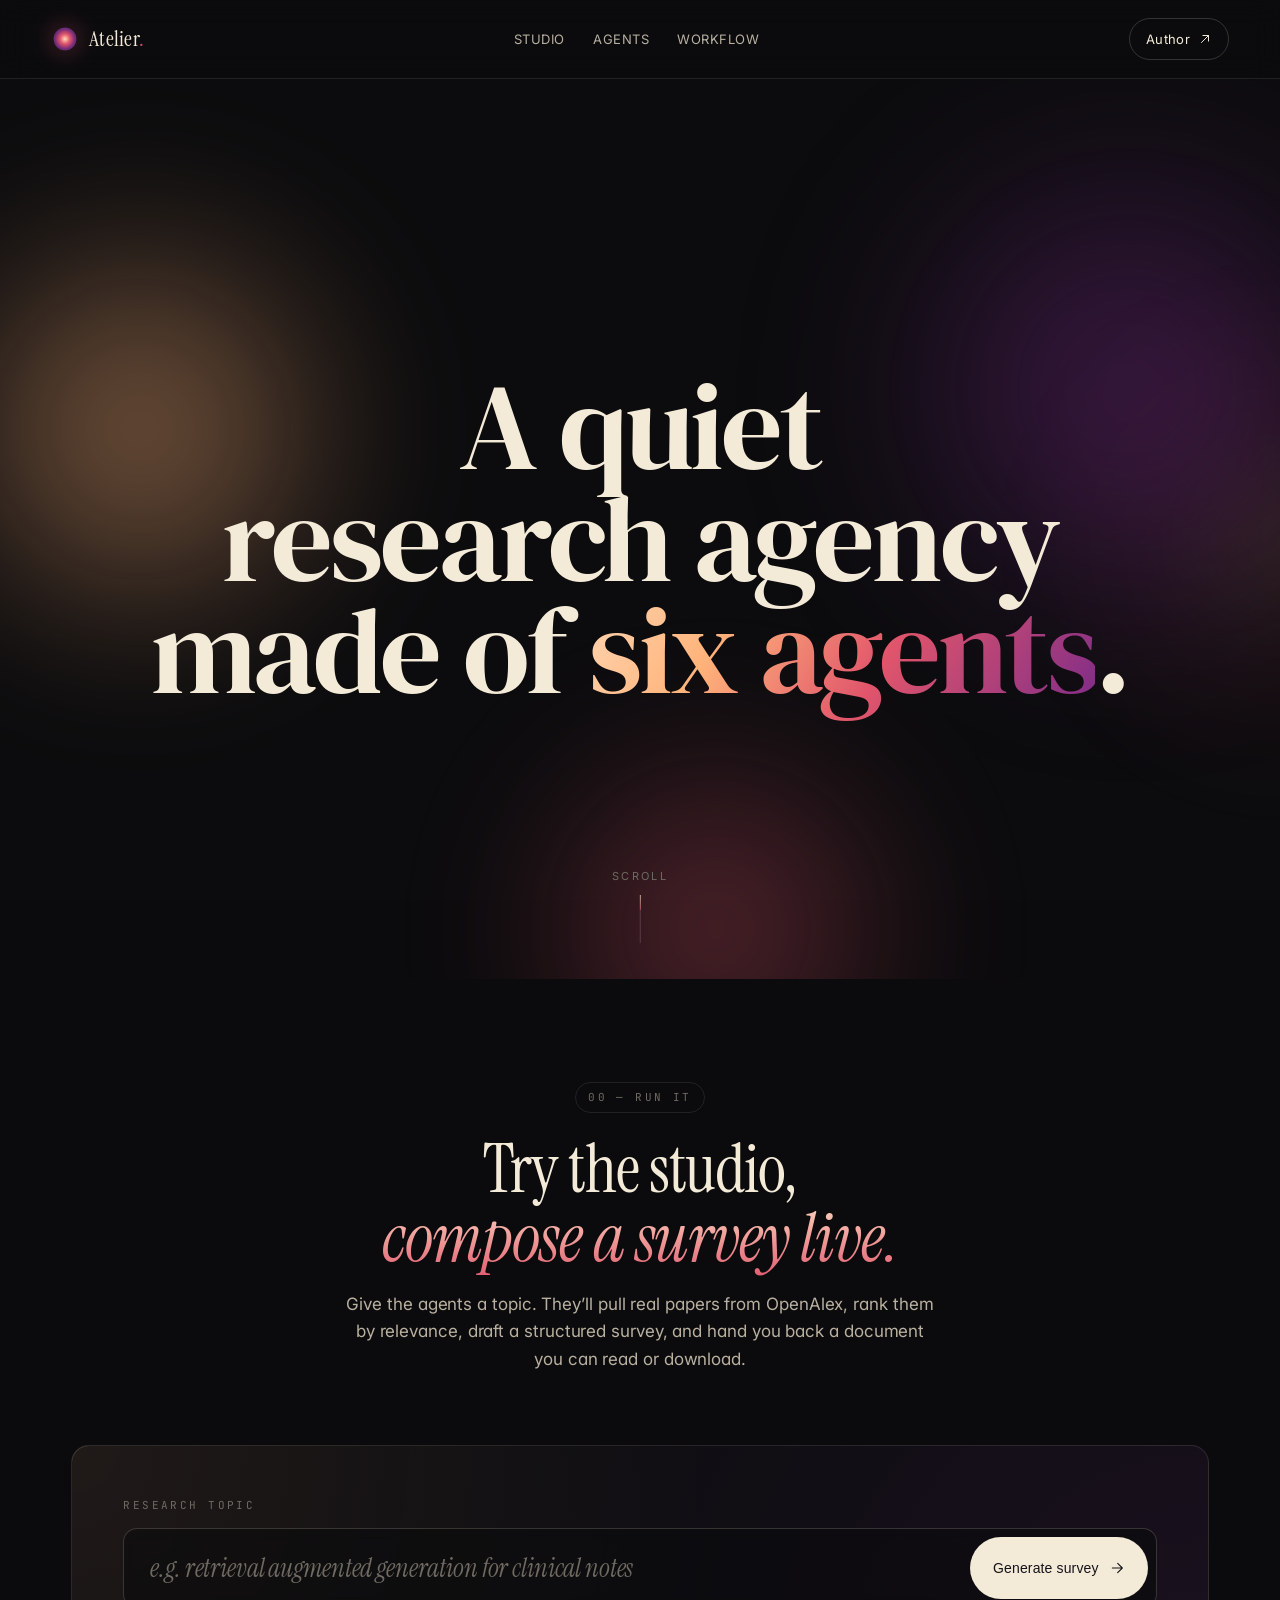
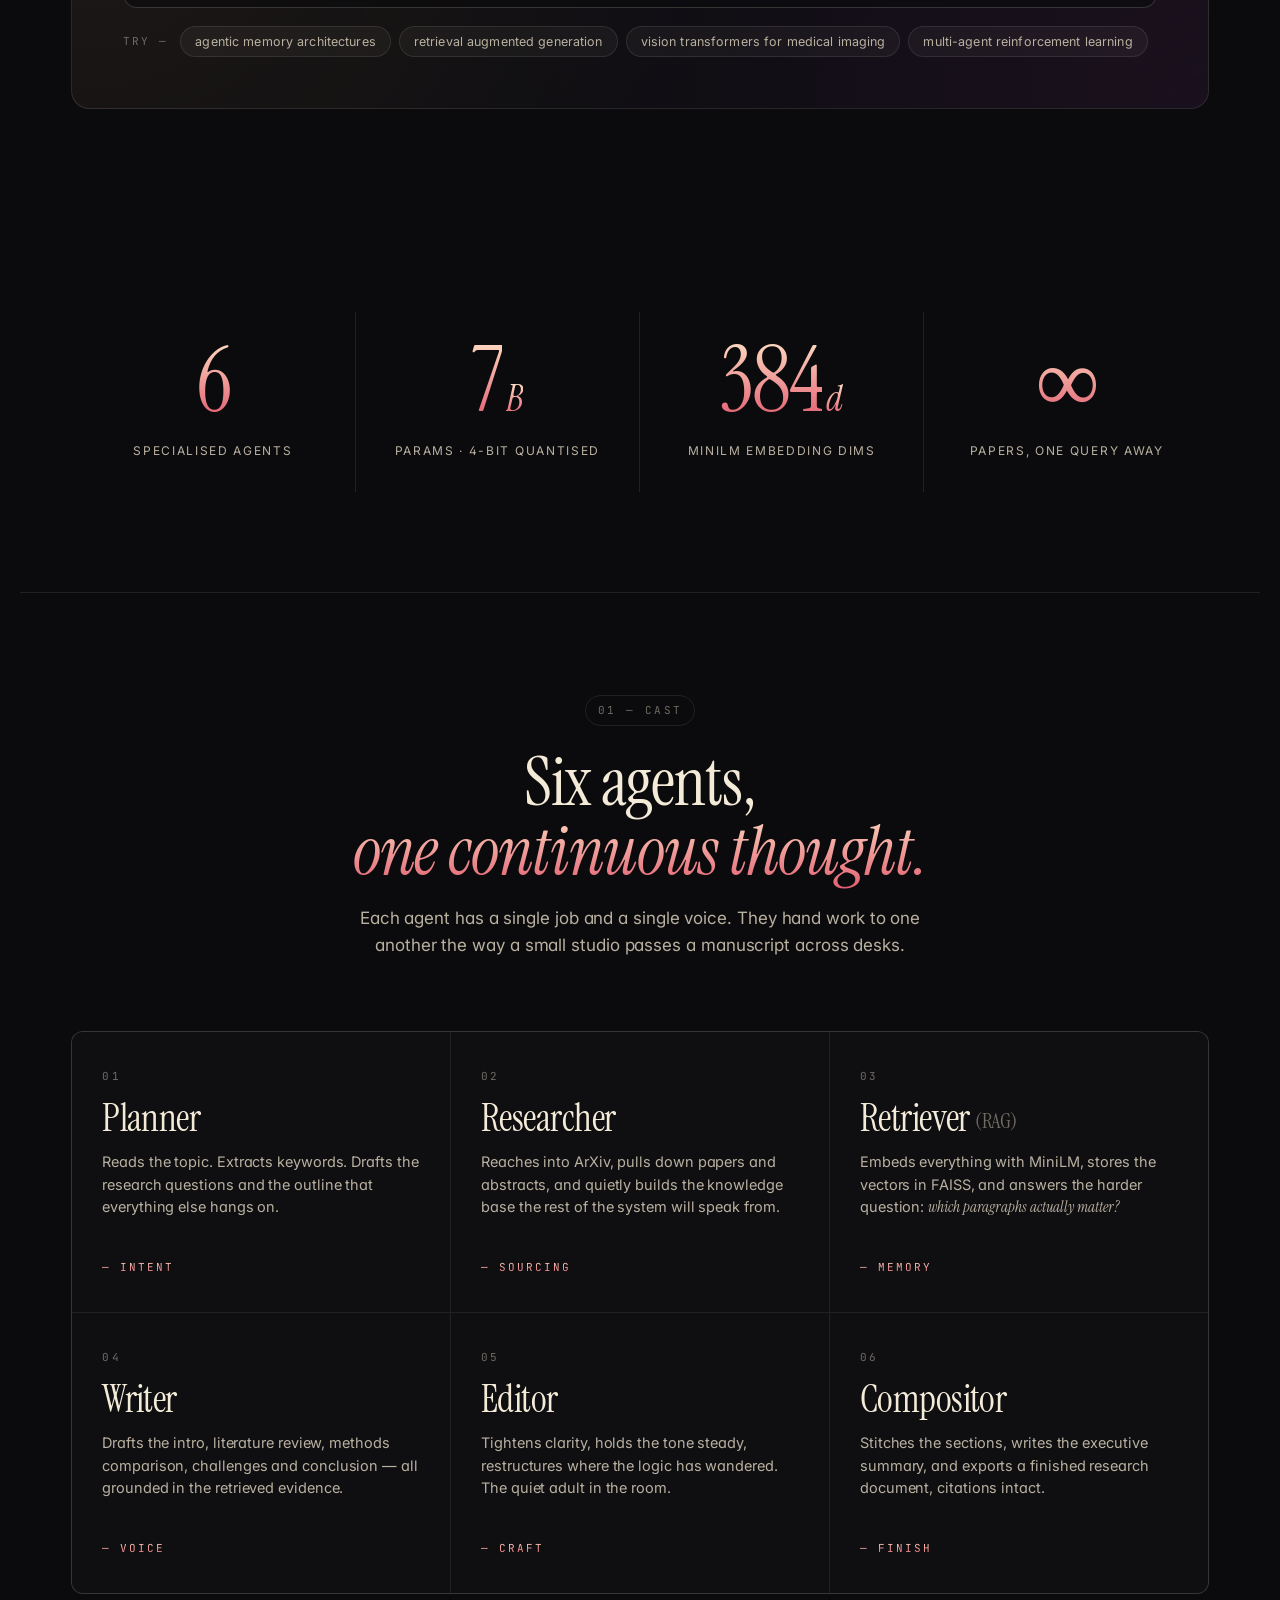
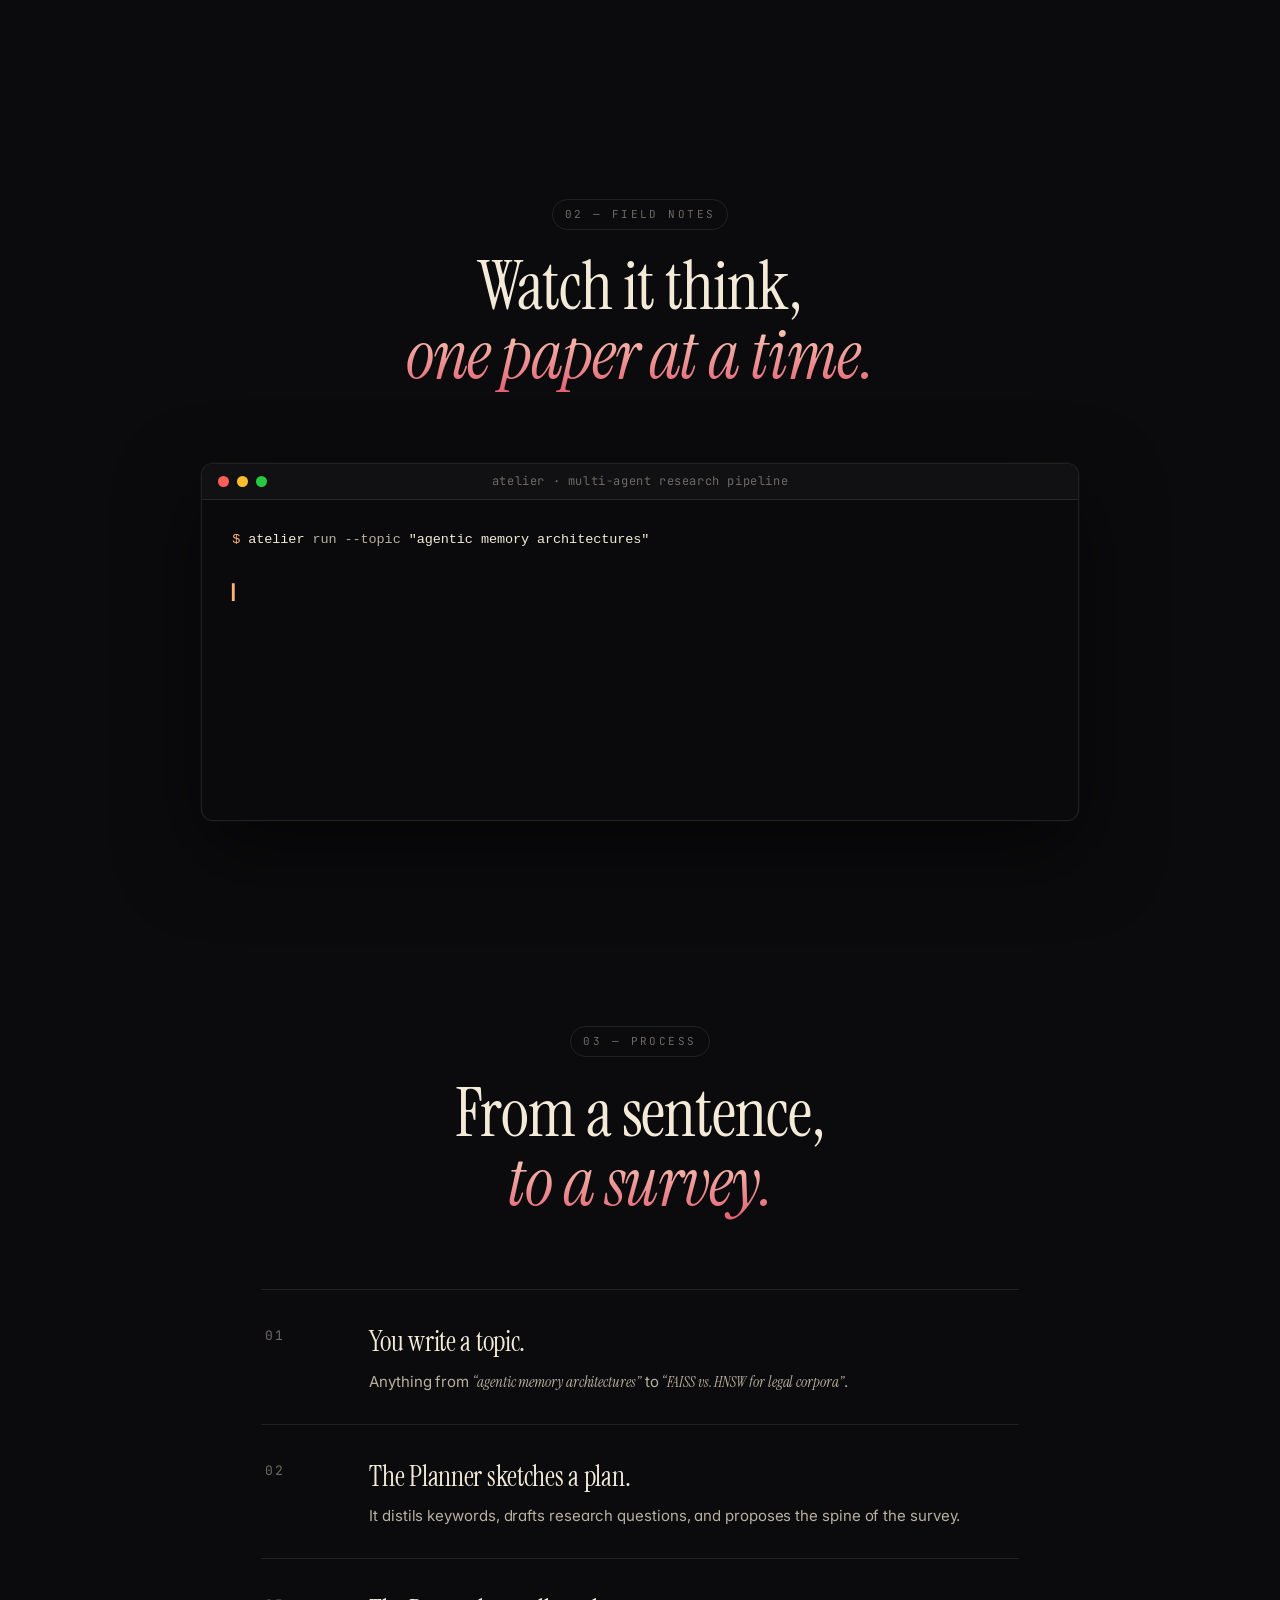
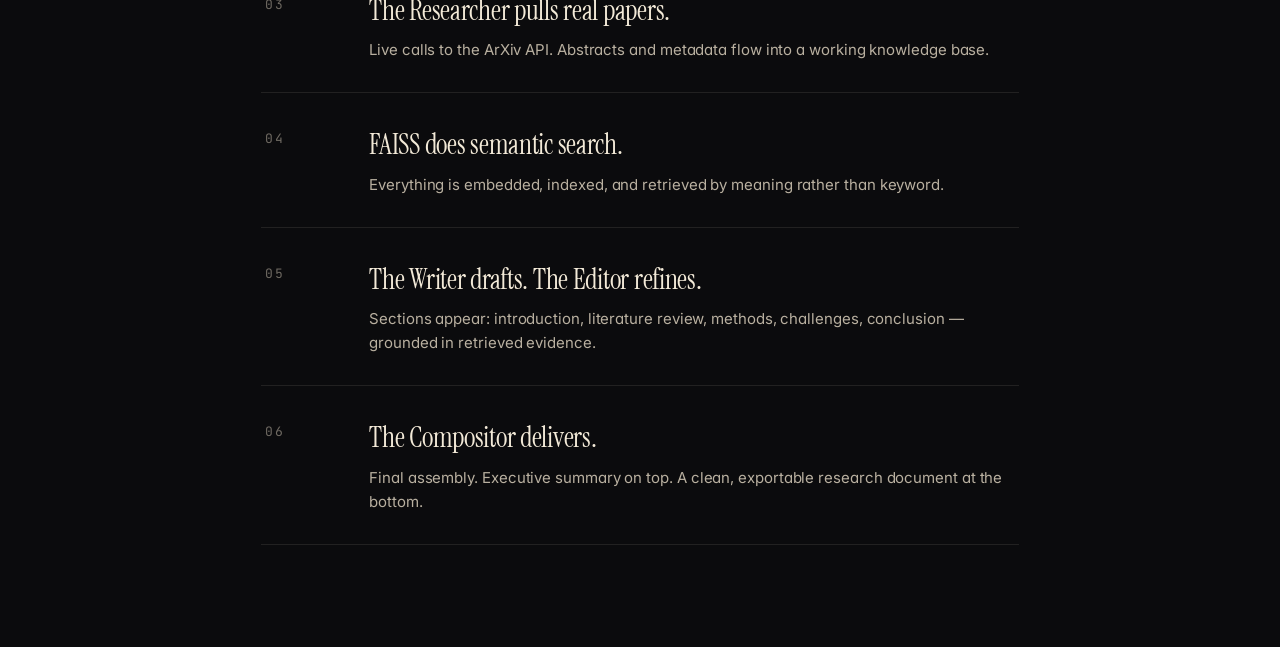
==== commit d11cd8e5: "Remove the Stack section Dropped the six-tile 'Materials' section (Mistral-7B, Sentence Transformers" ====
--- a/docs/index.html
+++ b/docs/index.html
@@ -55,7 +55,6 @@
   <nav class="nav-links" aria-label="Primary">
     <a href="#studio">Studio</a>
     <a href="#agents">Agents</a>
-    <a href="#stack">Stack</a>
     <a href="#workflow">Workflow</a>
   </nav>
   <a class="cta-mini" href="https://www.linkedin.com/in/hrishitapanjetha/" target="_blank" rel="noopener">
@@ -302,28 +301,10 @@
     </div>
   </section>
 
-  <!-- ───────────────────  STACK  ─────────────────── -->
-  <section id="stack" class="stack reveal">
-    <header class="section-head">
-      <div class="kicker"><span>03 — Materials</span></div>
-      <h2 class="section-title">Built on a small,<br/><em>deliberate</em> stack.</h2>
-      <p class="section-lede">No frameworks of the month. Just the things that hold up under load.</p>
-    </header>
-
-    <ul class="stack-grid">
-      <li><strong>Mistral-7B-Instruct</strong><span>Reasoning core, served quantised so a single GPU is enough.</span></li>
-      <li><strong>Sentence Transformers</strong><span><code>all-MiniLM-L6-v2</code> — small, fast, surprisingly literate embeddings.</span></li>
-      <li><strong>FAISS</strong><span>Vector index for the retriever&rsquo;s long memory.</span></li>
-      <li><strong>ArXiv API</strong><span>The corpus. Papers in, abstracts out, citations intact.</span></li>
-      <li><strong>Hugging Face Transformers</strong><span>Model plumbing, tokenisation, generation.</span></li>
-      <li><strong>BitsAndBytes</strong><span>4-bit quantisation. Memory falls, throughput rises.</span></li>
-    </ul>
-  </section>
-
   <!-- ───────────────────  WORKFLOW  ─────────────────── -->
   <section id="workflow" class="workflow reveal">
     <header class="section-head">
-      <div class="kicker"><span>04 — Process</span></div>
+      <div class="kicker"><span>03 — Process</span></div>
       <h2 class="section-title">From a sentence,<br/><em>to a survey.</em></h2>
     </header>
 
--- a/docs/style.css
+++ b/docs/style.css
@@ -468,46 +468,6 @@
 @keyframes blink { 50% { opacity: 0; } }
 
 /* ============================================================
-   STACK
-   ============================================================ */
-.stack { max-width: var(--maxw); margin: 0 auto; }
-.stack-grid {
-  list-style: none; margin: 0; padding: 0;
-  display: grid;
-  grid-template-columns: repeat(3, 1fr);
-  gap: 1px;
-  background: var(--line);
-  border: 1px solid var(--line);
-  border-radius: 12px;
-  overflow: hidden;
-}
-.stack-grid li {
-  background: var(--bg-2);
-  padding: 32px 28px;
-  transition: background .3s var(--ease);
-  position: relative;
-}
-.stack-grid li:hover { background: #131318; }
-.stack-grid li strong {
-  font-family: var(--serif);
-  font-weight: 400;
-  font-size: clamp(22px, 2.2vw, 26px);
-  display: block;
-  margin-bottom: 8px;
-  letter-spacing: -0.01em;
-}
-.stack-grid li span {
-  color: var(--ink-dim);
-  font-size: 14px;
-  line-height: 1.5;
-}
-.stack-grid li code {
-  font-family: var(--mono);
-  font-size: 12.5px;
-  color: var(--g2);
-}
-
-/* ============================================================
    WORKFLOW
    ============================================================ */
 .workflow { max-width: 860px; margin: 0 auto; }
@@ -1070,7 +1030,6 @@
    ============================================================ */
 @media (max-width: 1024px) {
   .agent-grid { grid-template-columns: repeat(2, 1fr); }
-  .stack-grid { grid-template-columns: repeat(2, 1fr); }
   .stats { grid-template-columns: repeat(2, 1fr); }
   .stat:nth-child(2) { border-right: 0; }
   .stat:nth-child(1), .stat:nth-child(2) { border-bottom: 1px solid var(--line); }
@@ -1079,7 +1038,6 @@
   .nav { padding: 14px 20px; }
   .nav-links { display: none; }
   .agent-grid { grid-template-columns: 1fr; }
-  .stack-grid { grid-template-columns: 1fr; }
   .stats { grid-template-columns: repeat(2, 1fr); }
   .workflow-list li { grid-template-columns: 56px 1fr; gap: 14px; }
   .scroll-hint { display: none; }
